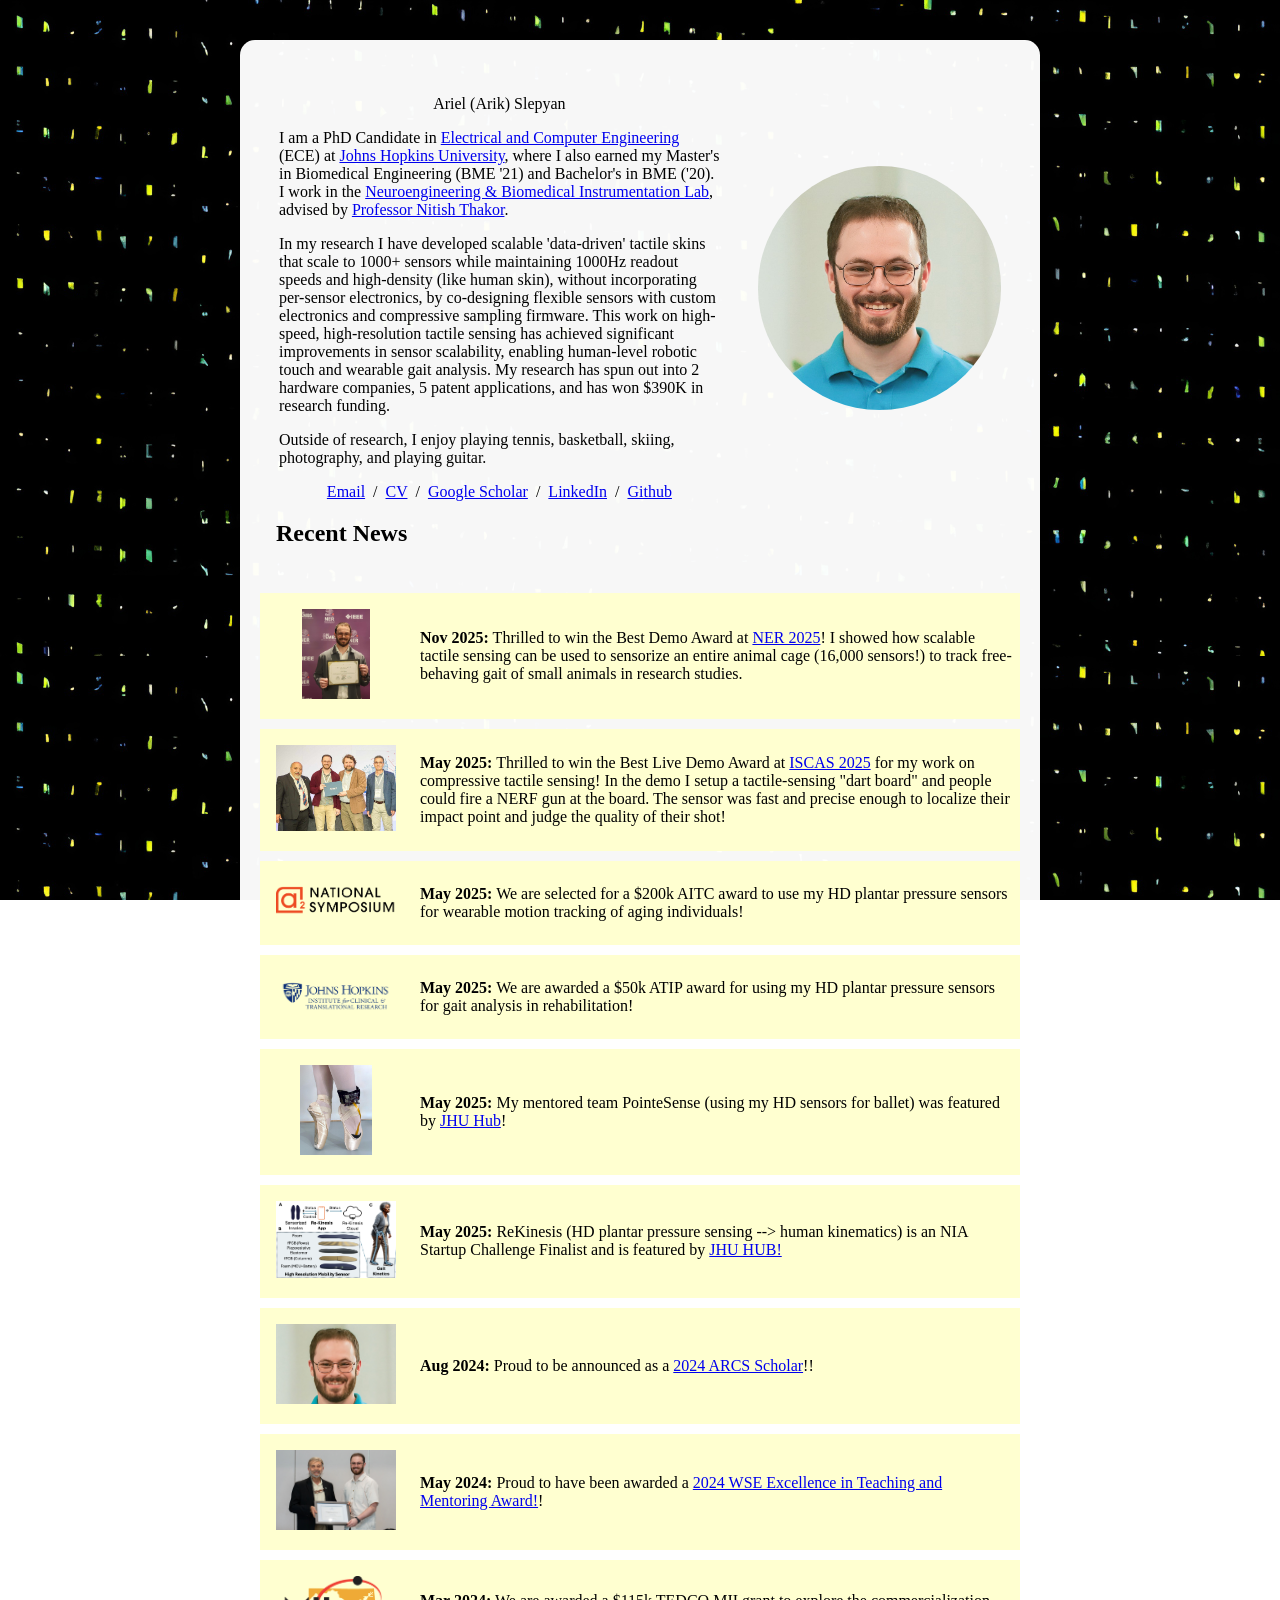
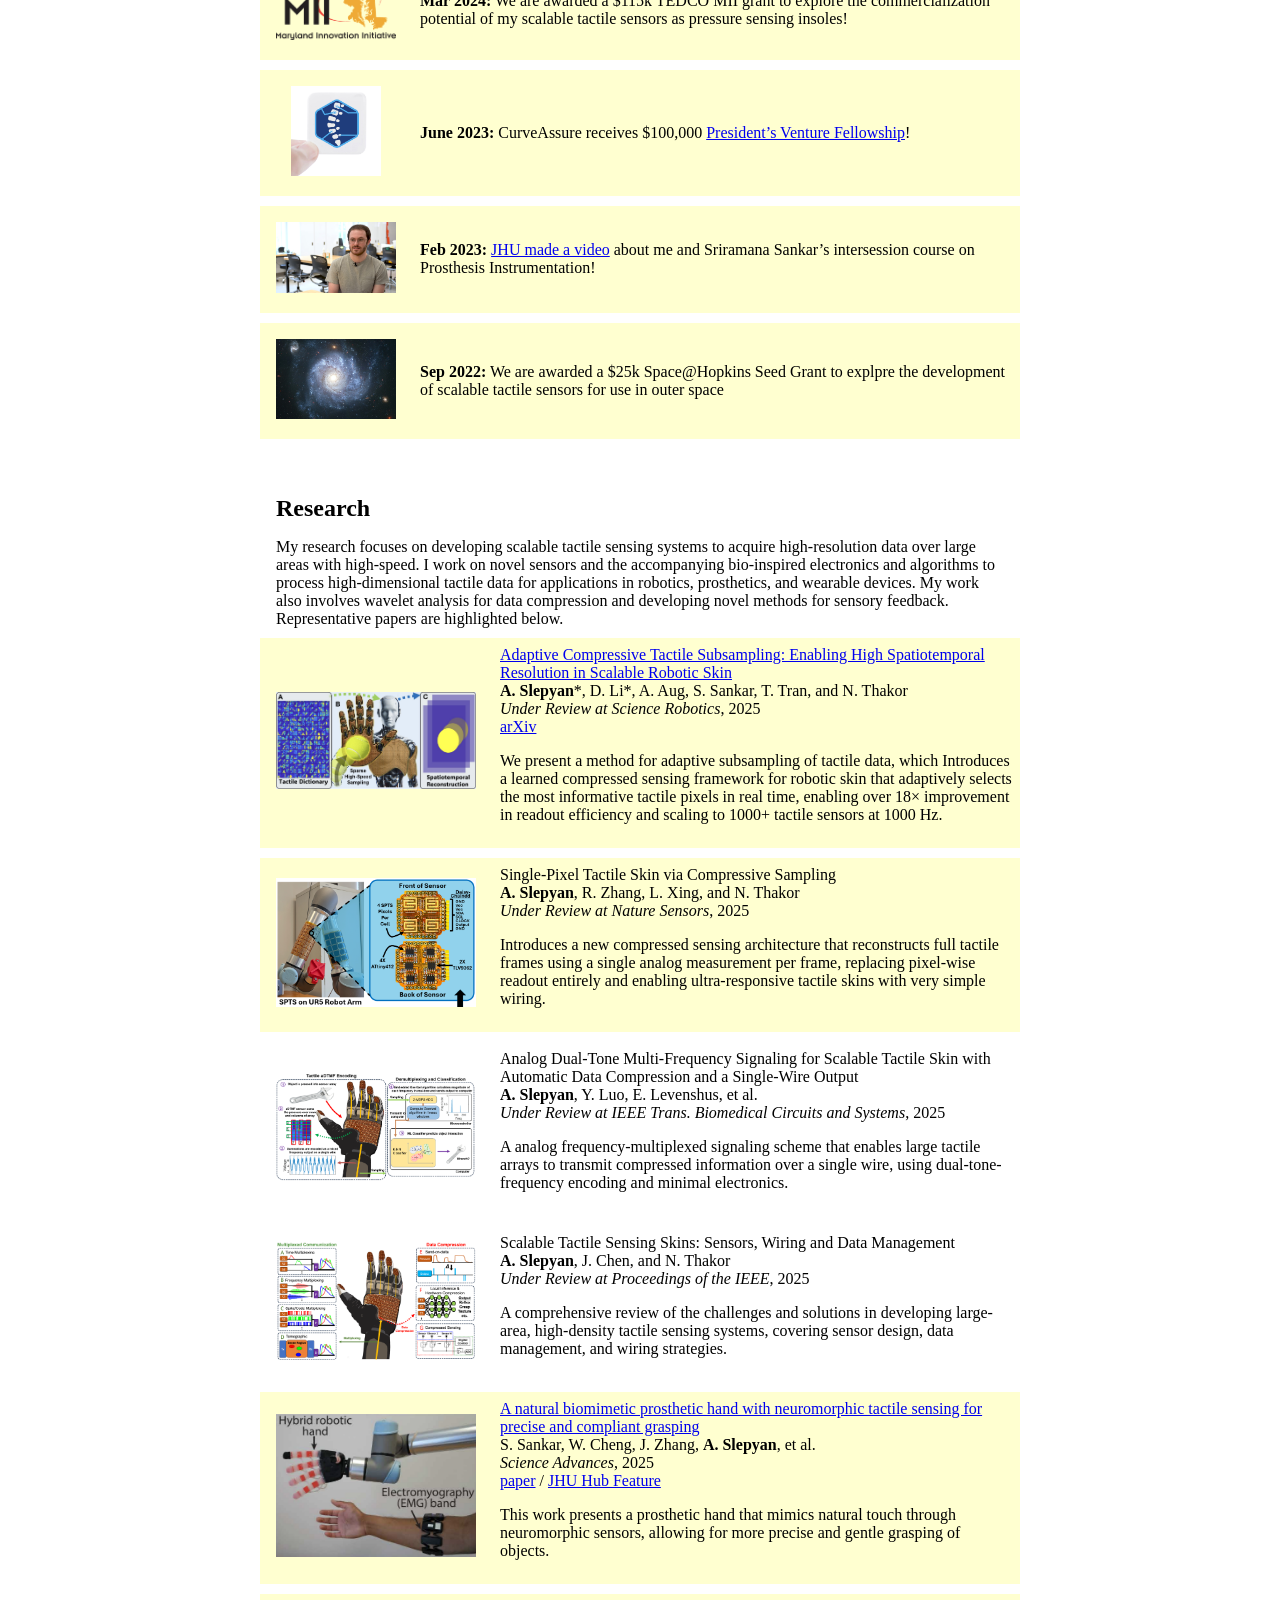
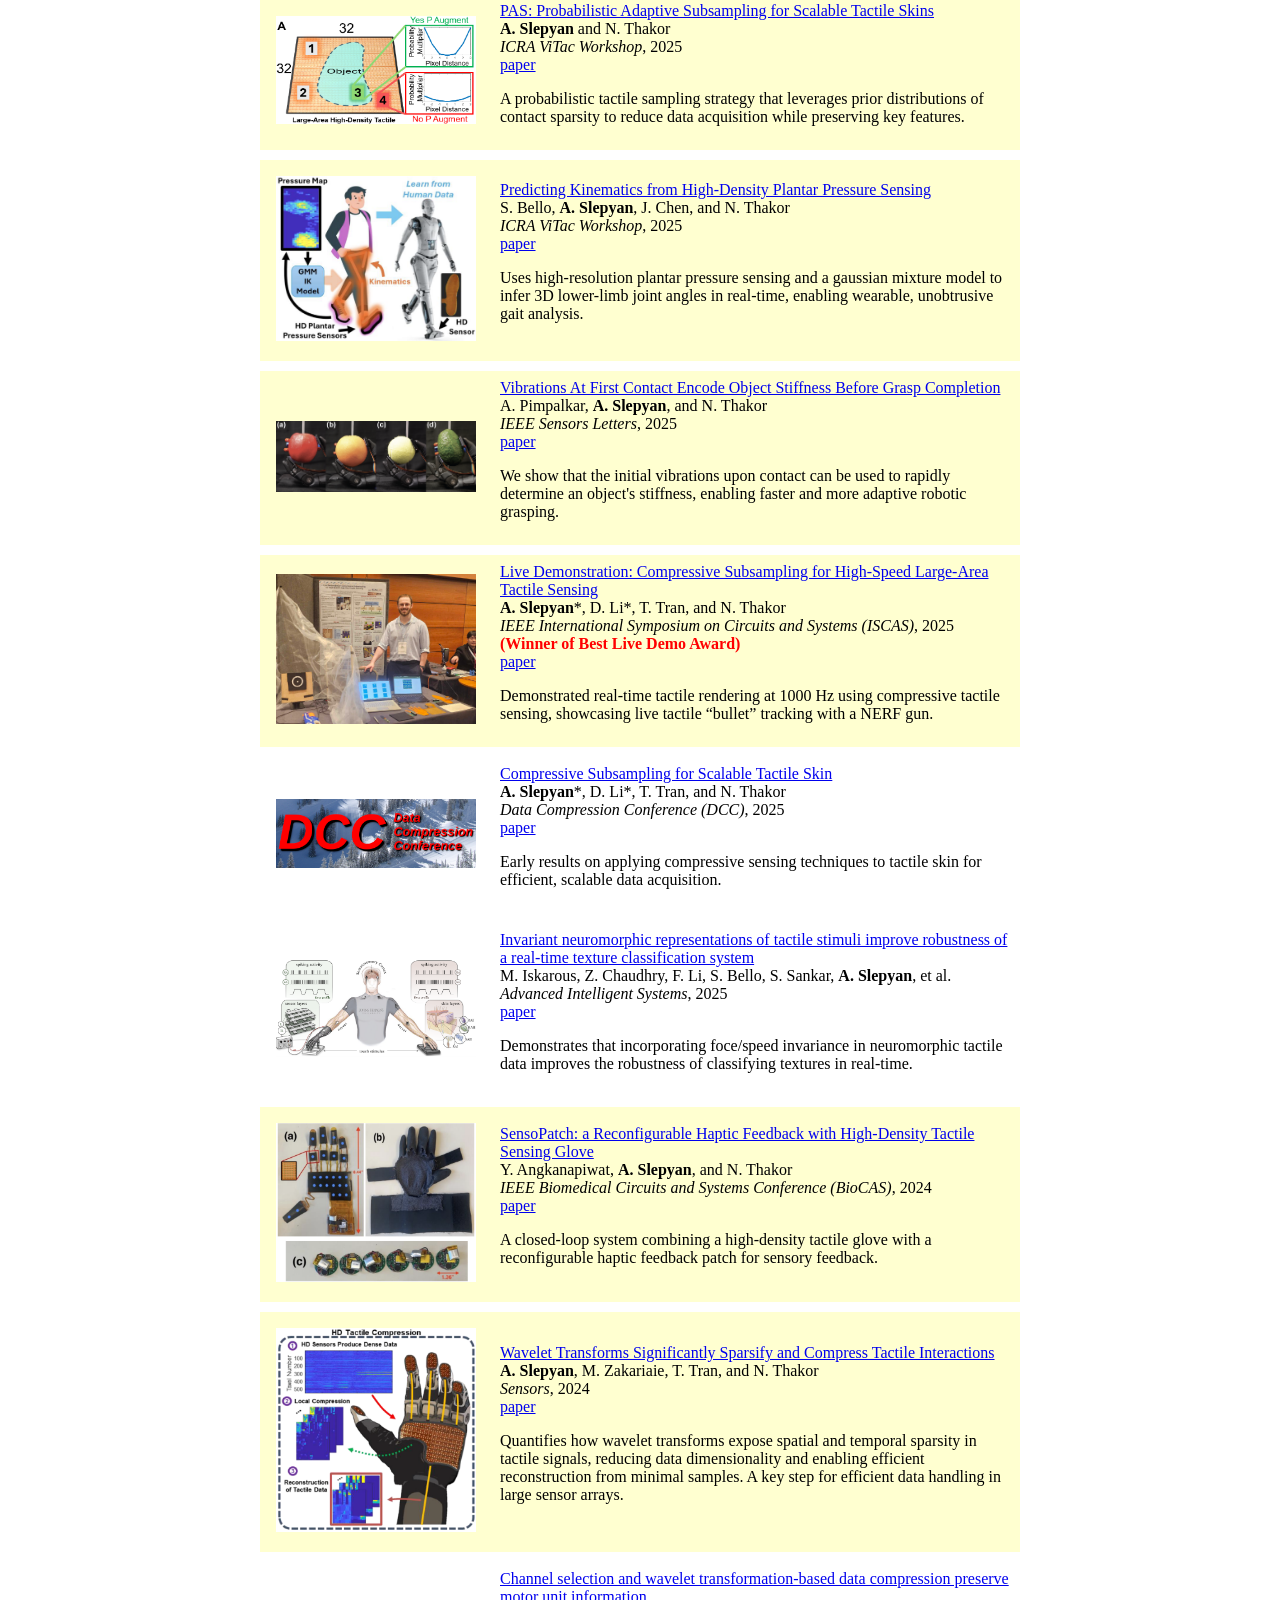
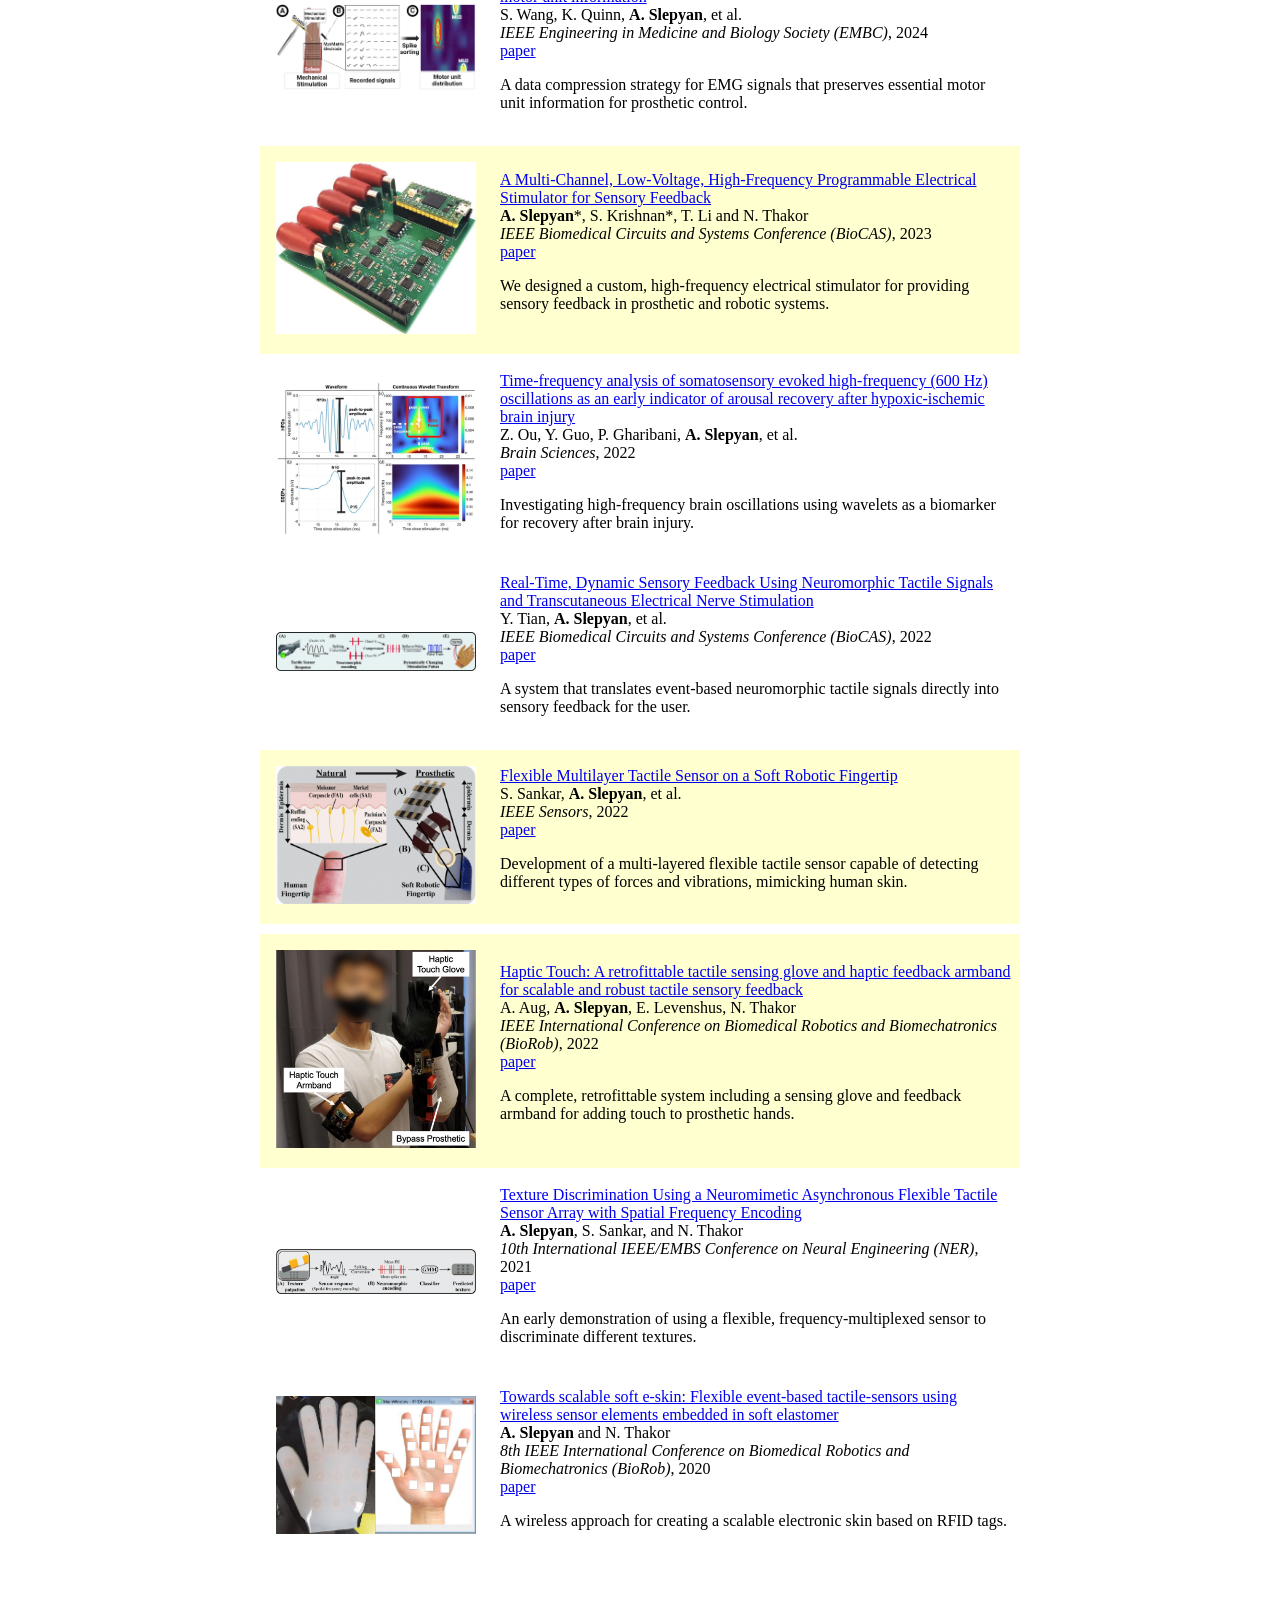
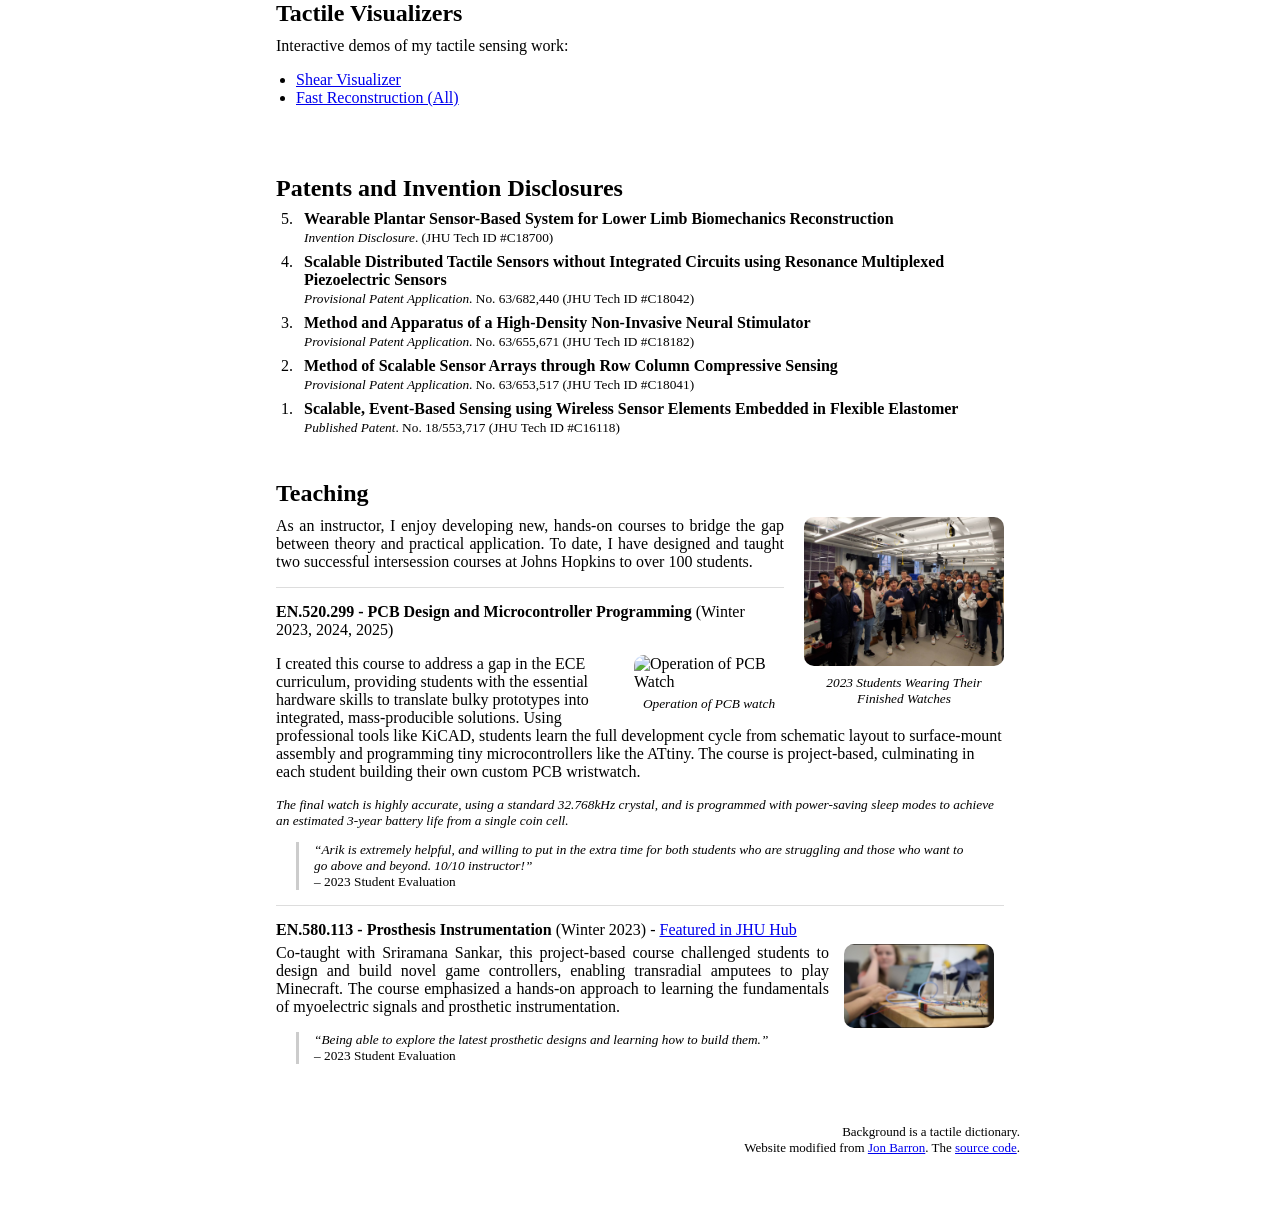
==== index.html @ f7b88f8b "Update index.html" ====
<!DOCTYPE HTML>
<html lang="en">
  <head>
    <meta http-equiv="Content-Type" content="text/html; charset=UTF-8">
    <title>Ariel Slepyan</title>
    <meta name="author" content="Ariel Slepyan">
    <meta name="viewport" content="width=device-width, initial-scale=1">
    <link rel="shortcut icon" href="images/favicon/favicon.ico" type="image/x-icon">
    <link rel="stylesheet" type="text/css" href="stylesheet.css">
    
    <style>
      body {
        background-image: url('images/dict_background_us.png');
        background-attachment: fixed;
        background-size: 2000px;
      }
    </style>
    
    <script>
      // -----------------
      // IMAGE PATHS
      // -----------------
      const imagePaths = {
        profilePhoto: 'images/ArielSlepyan_Picture.jpg',

        newsNER: 'images/NER_live_demo_2025.jpg',
        newsISCAS: 'images/iscas_live_demo_2025.jpeg',
        newsPointeSense: 'images/pointe_sense_2025.jpg',
        newsReKinesis: 'images/ReKinesis.png',
        newsTeachingAward: 'images/teaching_award_2024.jpeg',
        newsARCS: 'images/ARCS_2024.jpg',
        newsProsthesisInstrumentation: 'images/prosthesis_instrumentation_2023.PNG',
        newsCurveAssure: 'images/CurveAssure_PVF.png',
        newsSpace: 'images/nebula.jpg',
        newsTEDCO: 'images/MII.png',
        newsATIP: 'images/ATIP.png',
        newsAITC: 'images/AITC.png',

        researchAdaptive: 'images/tactile_subsampling.PNG',
        researchSPTS: 'images/SPTS.PNG',
        researchDTMF: 'images/aDTMF.PNG',
        researchReview: 'images/review_paper.PNG',
        researchHybridHand: 'images/hybrid_hand.PNG',
        researchPAS: 'images/PAS.PNG',
        researchHDKinematics: 'images/predictingKinematics.PNG',
        researchVibrations: 'images/at_first_contact.PNG',
        researchISCAS: 'images/iscas_demo2.jpg',
        researchInvariance: 'images/neuromorphic_invariance.PNG',
        researchSensoPatch: 'images/sensopatch.PNG',
        researchWavelets: 'images/wavelet.webp',
        researchChannelSelection: 'images/wavelet_emg.PNG',
        researchHFStim: 'images/HFStim.PNG',
        researchHFO: 'images/brainsci.webp',
        researchMultilayerSensor: 'images/multilayer_sensor.gif',
        researchNeuromorphicFeedback: 'images/NFFeedback.gif',
        researchHapticTouch: 'images/haptictouch2_3.png',
        researchSpatialFreq: 'images/TextureDiscrimination.png',
        researchRFID: 'images/RFID.png',
        researchDCC: 'images/dcc_header.png',

        teachingPCBWatch: 'images/pcb_class_2023.jpg',
        teachingPCBgif: 'images/pcb_watch.gif',
        teachingProsthesis: 'images/prosthesis_instrumentation_class.jpg'
      };

      // -----------------
      // TEXT AND DATA CONTENT
      // -----------------
      const siteContent = {
        name: "Ariel (Arik) Slepyan",
        bio: [
          `I am a PhD Candidate in <a href="https://www.ece.jhu.edu/">Electrical and Computer Engineering</a> (ECE) at <a href="https://www.jhu.edu/">Johns Hopkins University</a>, where I also earned my Master's in Biomedical Engineering (BME '21) and Bachelor's in BME ('20). I work in the <a href="https://neuroengineering.bme.jhu.edu/">Neuroengineering & Biomedical Instrumentation Lab</a>, advised by <a href="https://www.bme.jhu.edu/people/faculty/nitish-v-thakor/">Professor Nitish Thakor</a>.`,
          `In my research I have developed scalable 'data-driven' tactile skins that scale to 1000+ sensors while maintaining 1000Hz readout speeds and high-density (like human skin), without incorporating per-sensor electronics, by co-designing flexible sensors with custom electronics and compressive sampling firmware. This work on high-speed, high-resolution tactile sensing has achieved significant improvements in sensor scalability, enabling human-level robotic touch and wearable gait analysis. My research has spun out into 2 hardware companies, 5 patent applications, and has won $390K in research funding.`,
          `Outside of research, I enjoy playing tennis, basketball, skiing, photography, and playing guitar.`
        ],
        socialLinks: [
          { text: "Email", url: "mailto:aslepya1@jhu.edu" },
          { text: "CV", url: "data/cv.pdf" },
          { text: "Google Scholar", url: "https://scholar.google.com/citations?hl=en&user=8uVwi4UAAAAJ&view_op=list_works&sortby=pubdate" },
          { text: "LinkedIn", url: "https://www.linkedin.com/in/ariel-slepyan-9b930812b/" },
          { text: "Github", url: "https://github.com/aslepyan/" }
        ],
        news: {
          title: "Recent News",
          items: [
            { imageKey: "newsNER", text: '<strong>Nov 2025:</strong> Thrilled to win the Best Demo Award at <a href="https://neuro.embs.org/2025/">NER 2025</a>! I showed how scalable tactile sensing can be used to sensorize an entire animal cage (16,000 sensors!) to track free-behaving gait of small animals in research studies.', highlighted: true },
            { imageKey: "newsISCAS", text: '<strong>May 2025:</strong> Thrilled to win the Best Live Demo Award at <a href="https://2025.ieee-iscas.org/conference-awards">ISCAS 2025</a> for my work on compressive tactile sensing! In the demo I setup a tactile-sensing "dart board" and people could fire a NERF gun at the board. The sensor was fast and precise enough to localize their impact point and judge the quality of their shot!', highlighted: true },
            { imageKey: "newsAITC", text: '<strong>May 2025:</strong> We are selected for a $200k AITC award to use my HD plantar pressure sensors for wearable motion tracking of aging individuals!', highlighted: true },
            { imageKey: "newsATIP", text: '<strong>May 2025:</strong> We are awarded a $50k ATIP award for using my HD plantar pressure sensors for gait analysis in rehabilitation!', highlighted: true },
            { imageKey: "newsPointeSense", text: '<strong>May 2025:</strong> My mentored team PointeSense (using my HD sensors for ballet) was featured by <a href="https://hub.jhu.edu/2025/06/17/ballet-pointe-shoes-safety-engineering/">JHU Hub</a>!', highlighted: true },
            { imageKey: "newsReKinesis", text: '<strong>May 2025:</strong> ReKinesis (HD plantar pressure sensing --> human kinematics) is an NIA Startup Challenge Finalist and is featured by <a href="https://hub.jhu.edu/2025/05/09/national-institute-on-aging-2025-start-up-challenge/">JHU HUB!</a>', highlighted: true },
            { imageKey: "newsARCS", text: '<strong>Aug 2024:</strong> Proud to be announced as a <a href="https://engineering.jhu.edu/ece/news/arik-slepyan-receives-arcs-mwc-chapter-scholar-award//">2024 ARCS Scholar</a>!!', highlighted: true },
            { imageKey: "newsTeachingAward", text: '<strong>May 2024:</strong> Proud to have been awarded a <a href="https://engineering.jhu.edu/faculty-staff/excellence-in-teaching-advising-mentoring-awards/">2024 WSE Excellence in Teaching and Mentoring Award!</a>!', highlighted: true },
            { imageKey: "newsTEDCO", text: '<strong>Mar 2024:</strong> We are awarded a $115k TEDCO MII grant to explore the commercialization potential of my scalable tactile sensors as pressure sensing insoles!', highlighted: true },
            { imageKey: "newsCurveAssure", text: '<strong>June 2023:</strong> CurveAssure receives $100,000 <a href="https://engineering.jhu.edu/news/curveassure-receives-presidents-venture-fellowship/">President’s Venture Fellowship</a>!', highlighted: true },
            { imageKey: "newsProsthesisInstrumentation", text: '<strong>Feb 2023:</strong> <a href="https://hub.jhu.edu/2023/02/06/intersession-prosthesis-instrumentation/">JHU made a video</a> about me and Sriramana Sankar’s intersession course on Prosthesis Instrumentation!', highlighted: true },
            { imageKey: "newsSpace", text: '<strong>Sep 2022:</strong> We are awarded a $25k Space@Hopkins Seed Grant to explpre the development of scalable tactile sensors for use in outer space', highlighted: true },
          ]
        },
        research: {
          title: "Research",
          intro: "My research focuses on developing scalable tactile sensing systems to acquire high-resolution data over large areas with high-speed. I work on novel sensors and the accompanying bio-inspired electronics and algorithms to process high-dimensional tactile data for applications in robotics, prosthetics, and wearable devices. My work also involves wavelet analysis for data compression and developing novel methods for sensory feedback. Representative papers are <span class=\"highlight\">highlighted</span> below.",
          items: [
            {
              imageKey: "researchAdaptive",
              title: "Adaptive Compressive Tactile Subsampling: Enabling High Spatiotemporal Resolution in Scalable Robotic Skin",
              url: "https://arxiv.org/abs/2410.13847",
              authors: "<strong>A. Slepyan</strong>*, D. Li*, A. Aug, S. Sankar, T. Tran, and N. Thakor",
              venue: "<em>Under Review at Science Robotics</em>, 2025",
              links: [{ text: "arXiv", url: "https://arxiv.org/abs/2410.13847" }],
              description: "We present a method for adaptive subsampling of tactile data, which Introduces a learned compressed sensing framework for robotic skin that adaptively selects the most informative tactile pixels in real time, enabling over 18× improvement in readout efficiency and scaling to 1000+ tactile sensors at 1000 Hz.",
              highlighted: true
            },
            {
              imageKey: "researchSPTS",
              title: "Single-Pixel Tactile Skin via Compressive Sampling",
              url: null,
              authors: "<strong>A. Slepyan</strong>, R. Zhang, L. Xing, and N. Thakor",
              venue: "<em>Under Review at Nature Sensors</em>, 2025",
              links: [],
              description: "Introduces a new compressed sensing architecture that reconstructs full tactile frames using a single analog measurement per frame, replacing pixel-wise readout entirely and enabling ultra-responsive tactile skins with very simple wiring.",
              highlighted: true
            },
            {
              imageKey: "researchDTMF",
              title: "Analog Dual-Tone Multi-Frequency Signaling for Scalable Tactile Skin with Automatic Data Compression and a Single-Wire Output",
              url: null,
              authors: "<strong>A. Slepyan</strong>, Y. Luo, E. Levenshus, et al.",
              venue: "<em>Under Review at IEEE Trans. Biomedical Circuits and Systems</em>, 2025",
              links: [],
              description: "A analog frequency-multiplexed signaling scheme that enables large tactile arrays to transmit compressed information over a single wire, using dual-tone-frequency encoding and minimal electronics.",
              highlighted: false
            },
            {
              imageKey: "researchReview",
              title: "Scalable Tactile Sensing Skins: Sensors, Wiring and Data Management",
              url: null,
              authors: "<strong>A. Slepyan</strong>, J. Chen, and N. Thakor",
              venue: "<em>Under Review at Proceedings of the IEEE</em>, 2025",
              links: [],
              description: "A comprehensive review of the challenges and solutions in developing large-area, high-density tactile sensing systems, covering sensor design, data management, and wiring strategies.",
              highlighted: false
            },
            {
              imageKey: "researchHybridHand",
              title: "A natural biomimetic prosthetic hand with neuromorphic tactile sensing for precise and compliant grasping",
              url: "https://www.science.org/doi/10.1126/sciadv.adr9300",
              authors: "S. Sankar, W. Cheng, J. Zhang, <strong>A. Slepyan</strong>, et al.",
              venue: "<em>Science Advances</em>, 2025",
              links: [{ text: "paper", url: "https://www.science.org/doi/10.1126/sciadv.adr9300" }, { text: "JHU Hub Feature", url: "https://hub.jhu.edu/2025/03/05/prosthetic-robotic-hand/" }],
              description: "This work presents a prosthetic hand that mimics natural touch through neuromorphic sensors, allowing for more precise and gentle grasping of objects.",
              highlighted: true
            },            
            {
              imageKey: "researchPAS",
              title: "PAS: Probabilistic Adaptive Subsampling for Scalable Tactile Skins",
              url: "https://shanluo.github.io/ViTacWorkshops/content/ViTac2025_Paper_10.pdf",
              authors: "<strong>A. Slepyan</strong> and N. Thakor",
              venue: "<em>ICRA ViTac Workshop</em>, 2025",
              links: [{ text: "paper", url: "https://shanluo.github.io/ViTacWorkshops/content/ViTac2025_Paper_10.pdf" }],
              description: "A probabilistic tactile sampling strategy that leverages prior distributions of contact sparsity to reduce data acquisition while preserving key features.",
              highlighted: true
            },
            {
              imageKey: "researchHDKinematics",
              title: "Predicting Kinematics from High-Density Plantar Pressure Sensing",
              url: "https://shanluo.github.io/ViTacWorkshops/content/ViTac2025_Paper_09.pdf",
              authors: "S. Bello, <strong>A. Slepyan</strong>, J. Chen, and N. Thakor",
              venue: "<em>ICRA ViTac Workshop</em>, 2025",
              links: [{ text: "paper", url: "https://shanluo.github.io/ViTacWorkshops/content/ViTac2025_Paper_09.pdf" }],
              description: "Uses high-resolution plantar pressure sensing and a gaussian mixture model to infer 3D lower-limb joint angles in real-time, enabling wearable, unobtrusive gait analysis.",
              highlighted: true
            },
            {
              imageKey: "researchVibrations",
              title: "Vibrations At First Contact Encode Object Stiffness Before Grasp Completion",
              url: "https://ieeexplore.ieee.org/document/11060835",
              authors: "A. Pimpalkar, <strong>A. Slepyan</strong>, and N. Thakor",
              venue: "<em>IEEE Sensors Letters</em>, 2025",
              links: [{ text: "paper", url: "https://ieeexplore.ieee.org/document/11060835" }],
              description: "We show that the initial vibrations upon contact can be used to rapidly determine an object's stiffness, enabling faster and more adaptive robotic grasping.",
              highlighted: true
            },
            {
              imageKey: "researchISCAS",
              title: "Live Demonstration: Compressive Subsampling for High-Speed Large-Area Tactile Sensing",
              url: "https://ieeexplore.ieee.org/abstract/document/11043348",
              authors: "<strong>A. Slepyan</strong>*, D. Li*, T. Tran, and N. Thakor",
              venue: "<em>IEEE International Symposium on Circuits and Systems (ISCAS)</em>, 2025   <font color=\"red\"><strong>(Winner of Best Live Demo Award)</strong></font>",
              links: [{ text: "paper", url: "https://ieeexplore.ieee.org/abstract/document/11043348" }],
              description: "Demonstrated real-time tactile rendering at 1000 Hz using compressive tactile sensing, showcasing live tactile “bullet” tracking with a NERF gun.",
              highlighted: true
            },
            {
              imageKey: "researchDCC",
              title: "Compressive Subsampling for Scalable Tactile Skin",
              url: "https://ieeexplore.ieee.org/document/10992472",
              authors: "<strong>A. Slepyan</strong>*, D. Li*, T. Tran, and N. Thakor",
              venue: "<em>Data Compression Conference (DCC)</em>, 2025",
              links: [{ text: "paper", url: "https://ieeexplore.ieee.org/document/10992472" }],
              description: "Early results on applying compressive sensing techniques to tactile skin for efficient, scalable data acquisition.",
              highlighted: false
            },
            {
              imageKey: "researchInvariance",
              title: "Invariant neuromorphic representations of tactile stimuli improve robustness of a real-time texture classification system",
              url: "https://advanced.onlinelibrary.wiley.com/doi/10.1002/aisy.202401078e",
              authors: "M. Iskarous, Z. Chaudhry, F. Li, S. Bello, S. Sankar, <strong>A. Slepyan</strong>, et al.",
              venue: "<em>Advanced Intelligent Systems</em>, 2025",
              links: [{ text: "paper", url: "https://advanced.onlinelibrary.wiley.com/doi/10.1002/aisy.202401078e" }],
              description: "Demonstrates that incorporating foce/speed invariance in neuromorphic tactile data improves the robustness of classifying textures in real-time.",
              highlighted: false
            },
            {
              imageKey: "researchSensoPatch",
              title: "SensoPatch: a Reconfigurable Haptic Feedback with High-Density Tactile Sensing Glove",
              url: "https://ieeexplore.ieee.org/document/10798282",
              authors: "Y. Angkanapiwat, <strong>A. Slepyan</strong>, and N. Thakor",
              venue: "<em>IEEE Biomedical Circuits and Systems Conference (BioCAS)</em>, 2024",
              links: [{ text: "paper", url: "https://ieeexplore.ieee.org/document/10798282" }],
              description: "A closed-loop system combining a high-density tactile glove with a reconfigurable haptic feedback patch for sensory feedback.",
              highlighted: true
            },
            {
              imageKey: "researchWavelets",
              title: "Wavelet Transforms Significantly Sparsify and Compress Tactile Interactions",
              url: "https://www.mdpi.com/1424-8220/24/13/4243",
              authors: "<strong>A. Slepyan</strong>, M. Zakariaie, T. Tran, and N. Thakor",
              venue: "<em>Sensors</em>, 2024",
              links: [{ text: "paper", url: "https://www.mdpi.com/1424-8220/24/13/4243" }],
              description: "Quantifies how wavelet transforms expose spatial and temporal sparsity in tactile signals, reducing data dimensionality and enabling efficient reconstruction from minimal samples. A key step for efficient data handling in large sensor arrays.",
              highlighted: true
            },
            {
              imageKey: "researchChannelSelection",
              title: "Channel selection and wavelet transformation-based data compression preserve motor unit information",
              url: "https://ieeexplore.ieee.org/document/10782539",
              authors: "S. Wang, K. Quinn, <strong>A. Slepyan</strong>, et al.",
              venue: "<em>IEEE Engineering in Medicine and Biology Society (EMBC)</em>, 2024",
              links: [{ text: "paper", url: "https://ieeexplore.ieee.org/document/10782539" }],
              description: "A data compression strategy for EMG signals that preserves essential motor unit information for prosthetic control.",
              highlighted: false
            },
            {
              imageKey: "researchHFStim",
              title: "A Multi-Channel, Low-Voltage, High-Frequency Programmable Electrical Stimulator for Sensory Feedback",
              url: "https://ieeexplore.ieee.org/document/10388769",
              authors: "<strong>A. Slepyan</strong>*, S. Krishnan*, T. Li and N. Thakor",
              venue: "<em>IEEE Biomedical Circuits and Systems Conference (BioCAS)</em>, 2023",
              links: [{ text: "paper", url: "https://ieeexplore.ieee.org/document/10388769" }],
              description: "We designed a custom, high-frequency electrical stimulator for providing sensory feedback in prosthetic and robotic systems.",
              highlighted: true
            },
            {
              imageKey: "researchHFO",
              title: "Time-frequency analysis of somatosensory evoked high-frequency (600 Hz) oscillations as an early indicator of arousal recovery after hypoxic-ischemic brain injury",
              url: "https://www.mdpi.com/2076-3425/13/1/2",
              authors: "Z. Ou, Y. Guo, P. Gharibani, <strong>A. Slepyan</strong>, et al.",
              venue: "<em>Brain Sciences</em>, 2022",
              links: [{ text: "paper", url: "https://www.mdpi.com/2076-3425/13/1/2" }],
              description: "Investigating high-frequency brain oscillations using wavelets as a biomarker for recovery after brain injury.",
              highlighted: false
            },
            {
              imageKey: "researchNeuromorphicFeedback",
              title: "Real-Time, Dynamic Sensory Feedback Using Neuromorphic Tactile Signals and Transcutaneous Electrical Nerve Stimulation",
              url: "https://ieeexplore.ieee.org/document/9948609",
              authors: "Y. Tian, <strong>A. Slepyan</strong>, et al.",
              venue: "<em>IEEE Biomedical Circuits and Systems Conference (BioCAS)</em>, 2022",
              links: [{ text: "paper", url: "https://ieeexplore.ieee.org/document/9948609" }],
              description: "A system that translates event-based neuromorphic tactile signals directly into sensory feedback for the user.",
              highlighted: false
            },
            {
              imageKey: "researchMultilayerSensor",
              title: "Flexible Multilayer Tactile Sensor on a Soft Robotic Fingertip",
              url: "https://ieeexplore.ieee.org/document/9967059",
              authors: "S. Sankar, <strong>A. Slepyan</strong>, et al.",
              venue: "<em>IEEE Sensors</em>, 2022",
              links: [{ text: "paper", url: "https://ieeexplore.ieee.org/document/9967059" }],
              description: "Development of a multi-layered flexible tactile sensor capable of detecting different types of forces and vibrations, mimicking human skin.",
              highlighted: true
            },
            {
              imageKey: "researchHapticTouch",
              title: "Haptic Touch: A retrofittable tactile sensing glove and haptic feedback armband for scalable and robust tactile sensory feedback",
              url: "https://ieeexplore.ieee.org/document/9925475",
              authors: "A. Aug, <strong>A. Slepyan</strong>, E. Levenshus, N. Thakor",
              venue: "<em>IEEE International Conference on Biomedical Robotics and Biomechatronics (BioRob)</em>, 2022",
              links: [{ text: "paper", url: "https://ieeexplore.ieee.org/document/9925475" }],
              description: "A complete, retrofittable system including a sensing glove and feedback armband for adding touch to prosthetic hands.",
              highlighted: true
            },
            {
              imageKey: "researchSpatialFreq",
              title: "Texture Discrimination Using a Neuromimetic Asynchronous Flexible Tactile Sensor Array with Spatial Frequency Encoding",
              url: "https://ieeexplore.ieee.org/document/9441136",
              authors: "<strong>A. Slepyan</strong>, S. Sankar, and N. Thakor",
              venue: "<em>10th International IEEE/EMBS Conference on Neural Engineering (NER)</em>, 2021",
              links: [{ text: "paper", url: "https://ieeexplore.ieee.org/document/9441136" }],
              description: "An early demonstration of using a flexible, frequency-multiplexed sensor to discriminate different textures.",
              highlighted: false
            },
            {
              imageKey: "researchRFID",
              title: "Towards scalable soft e-skin: Flexible event-based tactile-sensors using wireless sensor elements embedded in soft elastomer",
              url: "https://ieeexplore.ieee.org/document/9224353",
              authors: "<strong>A. Slepyan</strong> and N. Thakor",
              venue: "<em>8th IEEE International Conference on Biomedical Robotics and Biomechatronics (BioRob)</em>, 2020",
              links: [{ text: "paper", url: "https://ieeexplore.ieee.org/document/9224353" }],
              description: "A wireless approach for creating a scalable electronic skin based on RFID tags.",
              highlighted: false
            },
          ]
        },
        visualizers: {
            title: "Tactile Visualizers",
            intro: "Interactive demos of my tactile sensing work:",
            items: [
              { text: "Shear Visualizer", url: "/shear_vis.html" },
              { text: "Fast Reconstruction (All)", url: "/code_recon_D_fast_All.html" }
            ]
        },
        patents: {
            title: "Patents and Invention Disclosures",
            items: [
                {
                    title: "Wearable Plantar Sensor-Based System for Lower Limb Biomechanics Reconstruction",
                    status: "Invention Disclosure",
                    number: null,
                    details: "JHU Tech ID #C18700"
                },
                {
                    title: "Scalable Distributed Tactile Sensors without Integrated Circuits using Resonance Multiplexed Piezoelectric Sensors",
                    status: "Provisional Patent Application",
                    number: "No. 63/682,440",
                    details: "JHU Tech ID #C18042"
                },
                {
                    title: "Method and Apparatus of a High-Density Non-Invasive Neural Stimulator",
                    status: "Provisional Patent Application",
                    number: "No. 63/655,671",
                    details: "JHU Tech ID #C18182"
                },
                {
                    title: "Method of Scalable Sensor Arrays through Row Column Compressive Sensing",
                    status: "Provisional Patent Application",
                    number: "No. 63/653,517",
                    details: "JHU Tech ID #C18041"
                },
                {
                    title: "Scalable, Event-Based Sensing using Wireless Sensor Elements Embedded in Flexible Elastomer",
                    status: "Published Patent",
                    number: "No. 18/553,717",
                    details: "JHU Tech ID #C16118"
                }
            ]
        },

        teaching: {
            title: "Teaching",
            imageKey: "teachingPCBWatch",
            imageCaption: "2023 Students Wearing Their Finished Watches",
            content: `
                <p style="text-align: justify; margin-top:5px; padding-right:10px;">
                    As an instructor, I enjoy developing new, hands-on courses to bridge the gap between theory and practical application. To date, I have designed and taught two successful intersession courses at Johns Hopkins to over 100 students.
                </p>
                <hr style="border: 0; height: 1px; background: #ddd; margin: 15px 0;">
                <strong>EN.520.299 - PCB Design and Microcontroller Programming</strong> (Winter 2023, 2024, 2025)
                <p style="text-align: justify; margin-top:5px; padding-right:10px;">
                    <div style="float: right; width: 150px; margin: 0 0 10px 15px;">
                        <img alt="Operation of PCB Watch" style="width: 100%; border-radius:10px;" data-img-key="teachingPCBgif">
                        <p style="text-align: center; font-size: smaller; font-style: italic; margin-top: 5px; margin-bottom: 0;">
                            Operation of PCB watch
                        </p>
                    </div>
                    I created this course to address a gap in the ECE curriculum, providing students with the essential hardware skills to translate bulky prototypes into integrated, mass-producible solutions. Using professional tools like KiCAD, students learn the full development cycle from schematic layout to surface-mount assembly and programming tiny microcontrollers like the ATtiny. The course is project-based, culminating in each student building their own custom PCB wristwatch.
                </p>
                <p style="font-size: smaller; text-align: justify; margin-top:5px; padding-right:10px; font-style: italic;">
                    The final watch is highly accurate, using a standard 32.768kHz crystal, and is programmed with power-saving sleep modes to achieve an estimated 3-year battery life from a single coin cell.
                </p>
                <blockquote style="font-size: smaller; margin-left: 20px; border-left: 3px solid #ccc; padding-left: 15px;">
                    <em>“Arik is extremely helpful, and willing to put in the extra time for both students who are struggling and those who want to go above and beyond. 10/10 instructor!”</em><br>– 2023 Student Evaluation
                </blockquote>
                <hr style="border: 0; height: 1px; background: #ddd; margin: 15px 0;">
                <strong>EN.580.113 - Prosthesis Instrumentation</strong> (Winter 2023) - <a href="https://hub.jhu.edu/2023/02/06/intersession-prosthesis-instrumentation/">Featured in JHU Hub</a>
                <p style="text-align: justify; margin-top:5px; padding-right:10px;">
                    <img alt="Prosthesis Instrumentation Class" style="width:150px; float:right; margin: 0 0 10px 15px; border-radius:10px;" data-img-key="teachingProsthesis">
                    Co-taught with Sriramana Sankar, this project-based course challenged students to design and build novel game controllers, enabling transradial amputees to play Minecraft. The course emphasized a hands-on approach to learning the fundamentals of myoelectric signals and prosthetic instrumentation.
                </p>
                <blockquote style="font-size: smaller; margin-left: 20px; border-left: 3px solid #ccc; padding-left: 15px;">
                    <em>“Being able to explore the latest prosthetic designs and learning how to build them.”</em><br>– 2023 Student Evaluation
                </blockquote>
            `
        },
        footer: `Background is a tactile dictionary.<br>Website modified from <a href="https://jonbarron.info/">Jon Barron</a>. The <a href="https://github.com/jonbarron/jonbarron_website">source code</a>.`
      };

      document.addEventListener('DOMContentLoaded', () => {
        // Set text content
        document.getElementById('name').innerHTML = siteContent.name;
        document.getElementById('bio').innerHTML = siteContent.bio.map(p => `<p>${p}</p>`).join('');
        document.getElementById('social-links').innerHTML = siteContent.socialLinks.map(link => `<a href="${link.url}">${link.text}</a>`).join('  /  ');

        // Build News
        document.getElementById('news-title').innerHTML = siteContent.news.title;
        const newsList = document.getElementById('news-list');
        siteContent.news.items.forEach(item => {
            newsList.innerHTML += `
                <tr ${item.highlighted ? 'bgcolor="#ffffd0"' : ''}>
                    <td style="padding:16px; width:20%; text-align:center; vertical-align:middle;">
                        <img alt="${item.text.substring(0, 30)}" 
                            style="max-height: 90px; max-width: 100%; width: auto; height: auto;" 
                            data-img-key="${item.imageKey}">
                    </td>
                    <td style="padding:8px; width:80%; vertical-align:middle;">
                        <p>${item.text}</p>
                    </td>
                </tr>`;
        });
        
        // Build Research
        const researchList = document.getElementById('research-list');
        researchList.innerHTML = ''; // Clear existing content
        // Add the title and intro as the first row
        researchList.innerHTML += `
            <tr><td colspan="2" style="padding: 16px 16px 0 16px;">
                <h2 style="margin-bottom: 0;">${siteContent.research.title}</h2>
                <p style="margin-bottom: 0;">${siteContent.research.intro}</p>
            </td></tr>
        `;
        // Now, loop through and add the research items
        siteContent.research.items.forEach(item => {
            const paperLinks = item.links.map(link => `<a href="${link.url}">${link.text}</a>`).join(' / ');
            const titleHTML = item.url
                ? `<a href="${item.url}"><span class="papertitle">${item.title}</span></a>`
                : `<span class="papertitle">${item.title}</span>`;
            researchList.innerHTML += `
                <tr ${item.highlighted ? 'bgcolor="#ffffd0"' : ''}>
                    <td style="padding:16px; width:20%; text-align:center; vertical-align:middle;">
                        <img alt="${item.title}" width="200" data-img-key="${item.imageKey}">
                    </td>
                    <td style="padding:8px; width:80%; vertical-align:middle;">
                        ${titleHTML}
                        <br>${item.authors}
                        <br>${item.venue}
                        <br>${paperLinks}
                        <p></p>
                        <p>${item.description}</p>
                    </td>
                </tr>`;
        });

        // Build Tactile Visualizers
        const vizList = document.getElementById('visualizers-list');
        if (vizList && siteContent.visualizers) {
          const v = siteContent.visualizers;
          vizList.innerHTML = `
            <tr>
              <td style="padding:16px;">
                <h2 style="margin-bottom: 10px;">${v.title}</h2>
                ${v.intro ? `<p style="margin-top:0">${v.intro}</p>` : ''}
                <ul style="margin-top:0; padding-left: 20px;">
                  ${v.items.map(i => `<li><a href="${i.url}">${i.text}</a></li>`).join('')}
                </ul>
              </td>
            </tr>
          `;
        }


        // Build Patents
        const patentsTitle = document.getElementById('patents-title');
        const patentsList = document.getElementById('patents-list');
        if (patentsTitle && patentsList) {
          patentsTitle.innerHTML = siteContent.patents.title;
          siteContent.patents.items.forEach((item, index) => {
              const numberHTML = item.number ? `${item.number}` : '';
              patentsList.innerHTML += `
                  <tr>
                      <td style="vertical-align: top; padding-right: 10px;">${siteContent.patents.items.length - index}.</td>
                      <td>
                          <strong>${item.title}</strong>
                          <br>
                          <span style="font-size: smaller; line-height: 1.2;">
                              <em>${item.status}</em>. ${numberHTML} (${item.details})
                          </span>
                      </td>
                  </tr>`;
          });
        }
        
        // Build Teaching Section
        const tslList = document.getElementById('tsl-list');
        const teaching = siteContent.teaching;
        
        // Create the image and caption block
        let imageHTML = '';
        if (teaching.imageKey) {
            imageHTML = `
                <div style="float: right; width: 200px; margin: 0 0 10px 20px;">
                    <img alt="Teaching Image" style="width: 100%; border-radius: 10px;" data-img-key="${teaching.imageKey}">
                    <p style="text-align: center; font-size: smaller; font-style: italic; margin-top: 5px; margin-bottom: 0;">
                        ${teaching.imageCaption || ''}
                    </p>
                </div>
            `;
        }
        tslList.innerHTML = `
            <tr>
                <td style="padding:16px;">
                    <h2 style="margin-bottom: 10px;">${teaching.title}</h2>
                    ${imageHTML}
                    ${teaching.content}
                </td>
            </tr>
        `;

        document.getElementById('footer').innerHTML = siteContent.footer;
        
        document.querySelectorAll('[data-img-key]').forEach(el => {
            if (imagePaths[el.dataset.imgKey]) el.src = imagePaths[el.dataset.imgKey];
        });
        document.querySelectorAll('[data-href-img-key]').forEach(el => {
            if (imagePaths[el.dataset.hrefImgKey]) el.href = imagePaths[el.dataset.hrefImgKey];
        });
      });
    </script>
  </head>

  <body>
    <table style="width:100%; max-width:800px; border:0px; border-spacing:0px; border-collapse:separate; margin-right:auto; margin-left:auto; background-color: rgba(255, 255, 255, 0.97); padding: 20px; border-radius: 15px; margin-top: 40px; margin-bottom: 40px;">
    <tbody>
      <tr>
        <td style="padding:0px">
          <!-- Bio Section -->
          <table style="width:100%;border:0px;border-spacing:0px;border-collapse:separate;margin-right:auto;margin-left:auto;"><tbody>
            <tr>
              <td style="padding:2.5%;width:63%;vertical-align:middle">
                <p id="name" class="name" style="text-align: center;"></p>
                <div id="bio"></div>
                <p id="social-links" style="text-align:center; margin-bottom: 0;"></p>
              </td>
              <td style="padding:2.5%;width:37%;max-width:37%">
                <a data-href-img-key="profilePhoto"><img style="width:100%;max-width:100%;object-fit: cover; border-radius: 50%;" alt="Ariel Slepyan profile photo" data-img-key="profilePhoto" class="hoverZoomLink"></a>
              </td>
            </tr>
          </tbody></table>
          
          <!-- News Section -->
          <table style="width:100%;border:0px;border-spacing:0px;border-collapse:separate;margin-right:auto;margin-left:auto;"><tbody>
            <tr><td style="padding: 0px 16px 16px 16px; width:100%; vertical-align:middle;"><h2 id="news-title" style="margin-top: 0;"></h2></td></tr>
          </tbody></table>
          <table style="width:100%;border:0px;border-spacing:0px 10px;border-collapse:separate;margin-right:auto;margin-left:auto;"><tbody id="news-list"></tbody></table>

          <!-- Research Section -->
          <table style="width:100%;border:0px;border-spacing:0px 10px;border-collapse:separate;margin-right:auto;margin-left:auto;"><tbody id="research-list"></tbody></table>

          <!-- Tactile Visualizers Section -->
          <table style="width:100%;border:0px;border-spacing:0px;border-collapse:separate;margin-right:auto;margin-left:auto;">
            <tbody id="visualizers-list"></tbody>
          </table>

          <!-- Patents Section -->
          <table style="width:100%;border:0px;border-spacing:0px;border-collapse:separate;margin-right:auto;margin-left:auto;"><tbody>
            <tr><td style="padding: 16px 16px 0 16px; width:100%; vertical-align:middle;"><h2 id="patents-title" style="margin-bottom: 0;"></h2></td></tr>
            <tr><td style="padding: 2px 20px;"><table style="width:100%; border-spacing: 0 5px;"><tbody id="patents-list"></tbody></table></td></tr>
          </tbody></table>
          
          <!-- Teaching Section -->
          <table style="width:100%;border:0px;border-spacing:0px;border-collapse:separate;margin-right:auto;margin-left:auto;"><tbody id="tsl-list"></tbody></table>

          <!-- Footer -->
          <table style="width:100%;border:0px;border-spacing:0px;border-collapse:separate;margin-right:auto;margin-left:auto;"><tbody>
            <tr><td style="padding:0px"><br><p id="footer" style="text-align:right;font-size:small;"></p></td></tr>
          </tbody></table>
        </td>
      </tr>
    </table>
  </body>
</html>
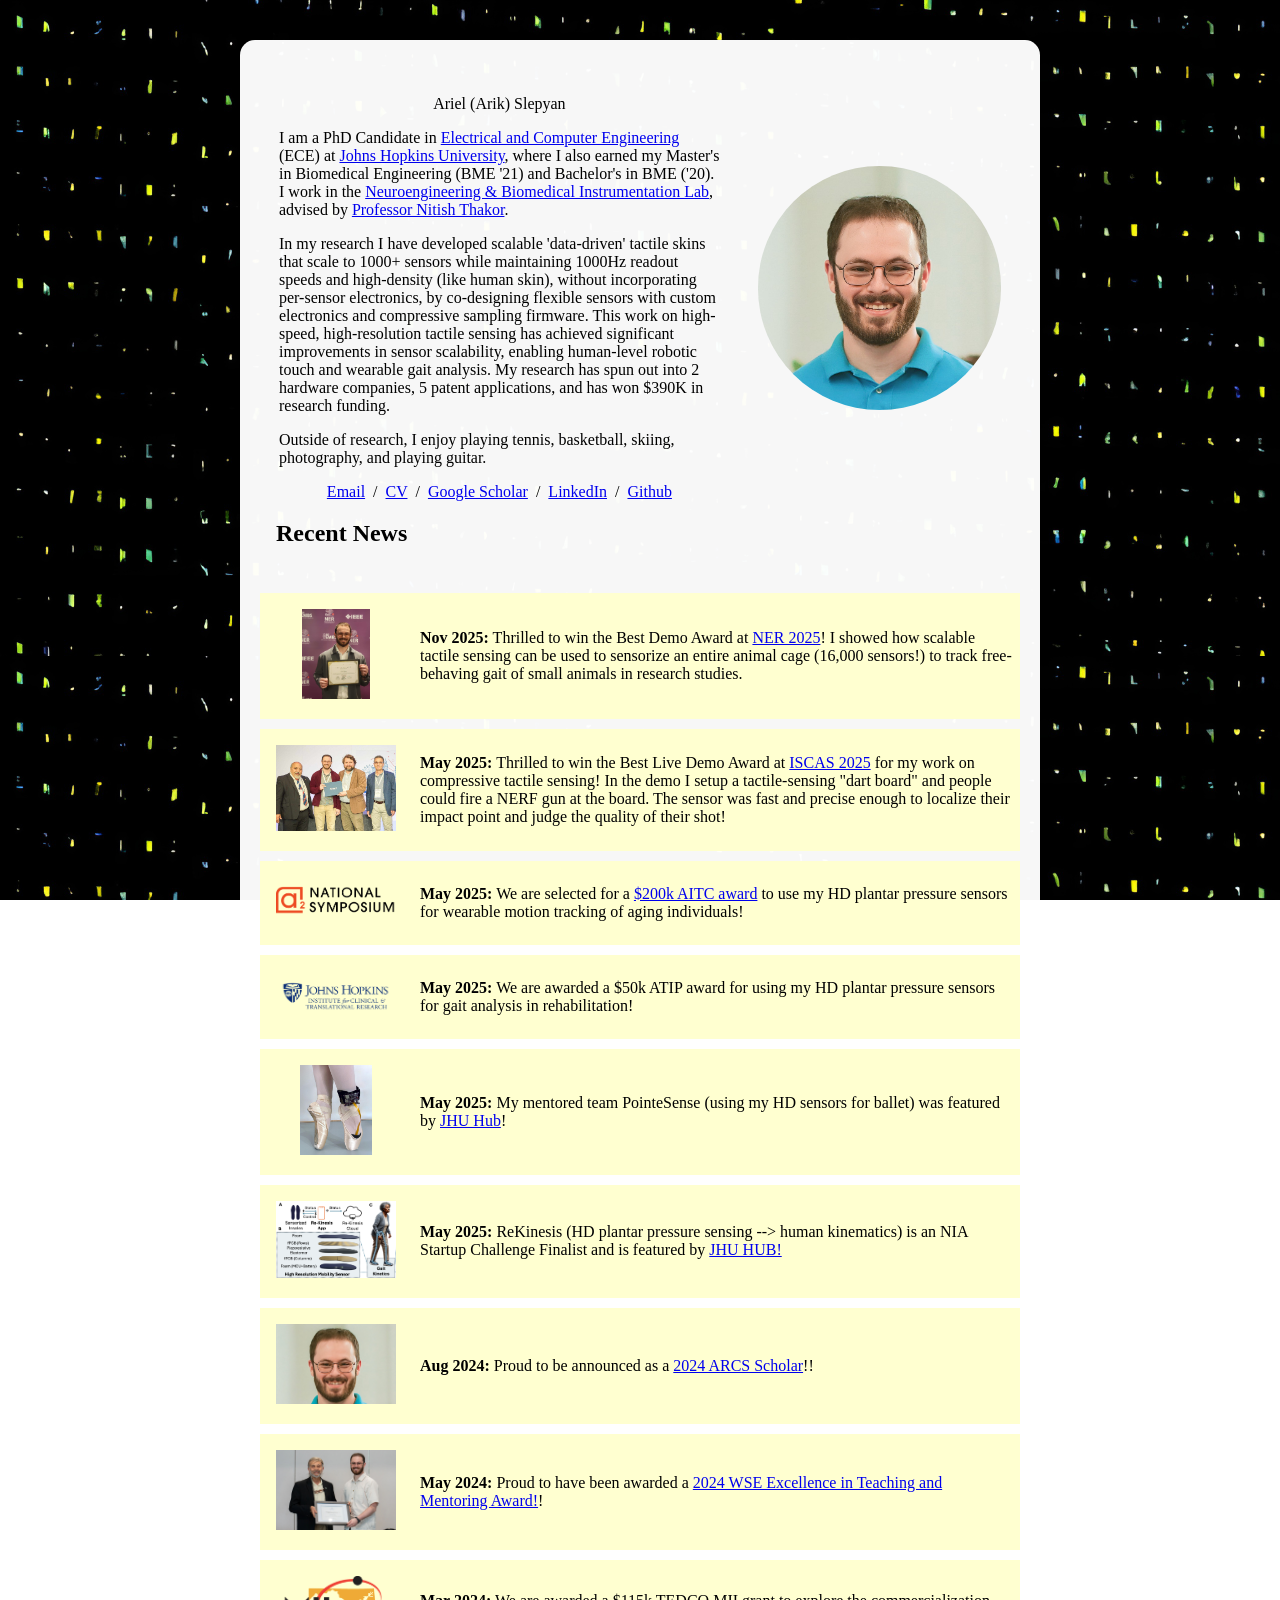
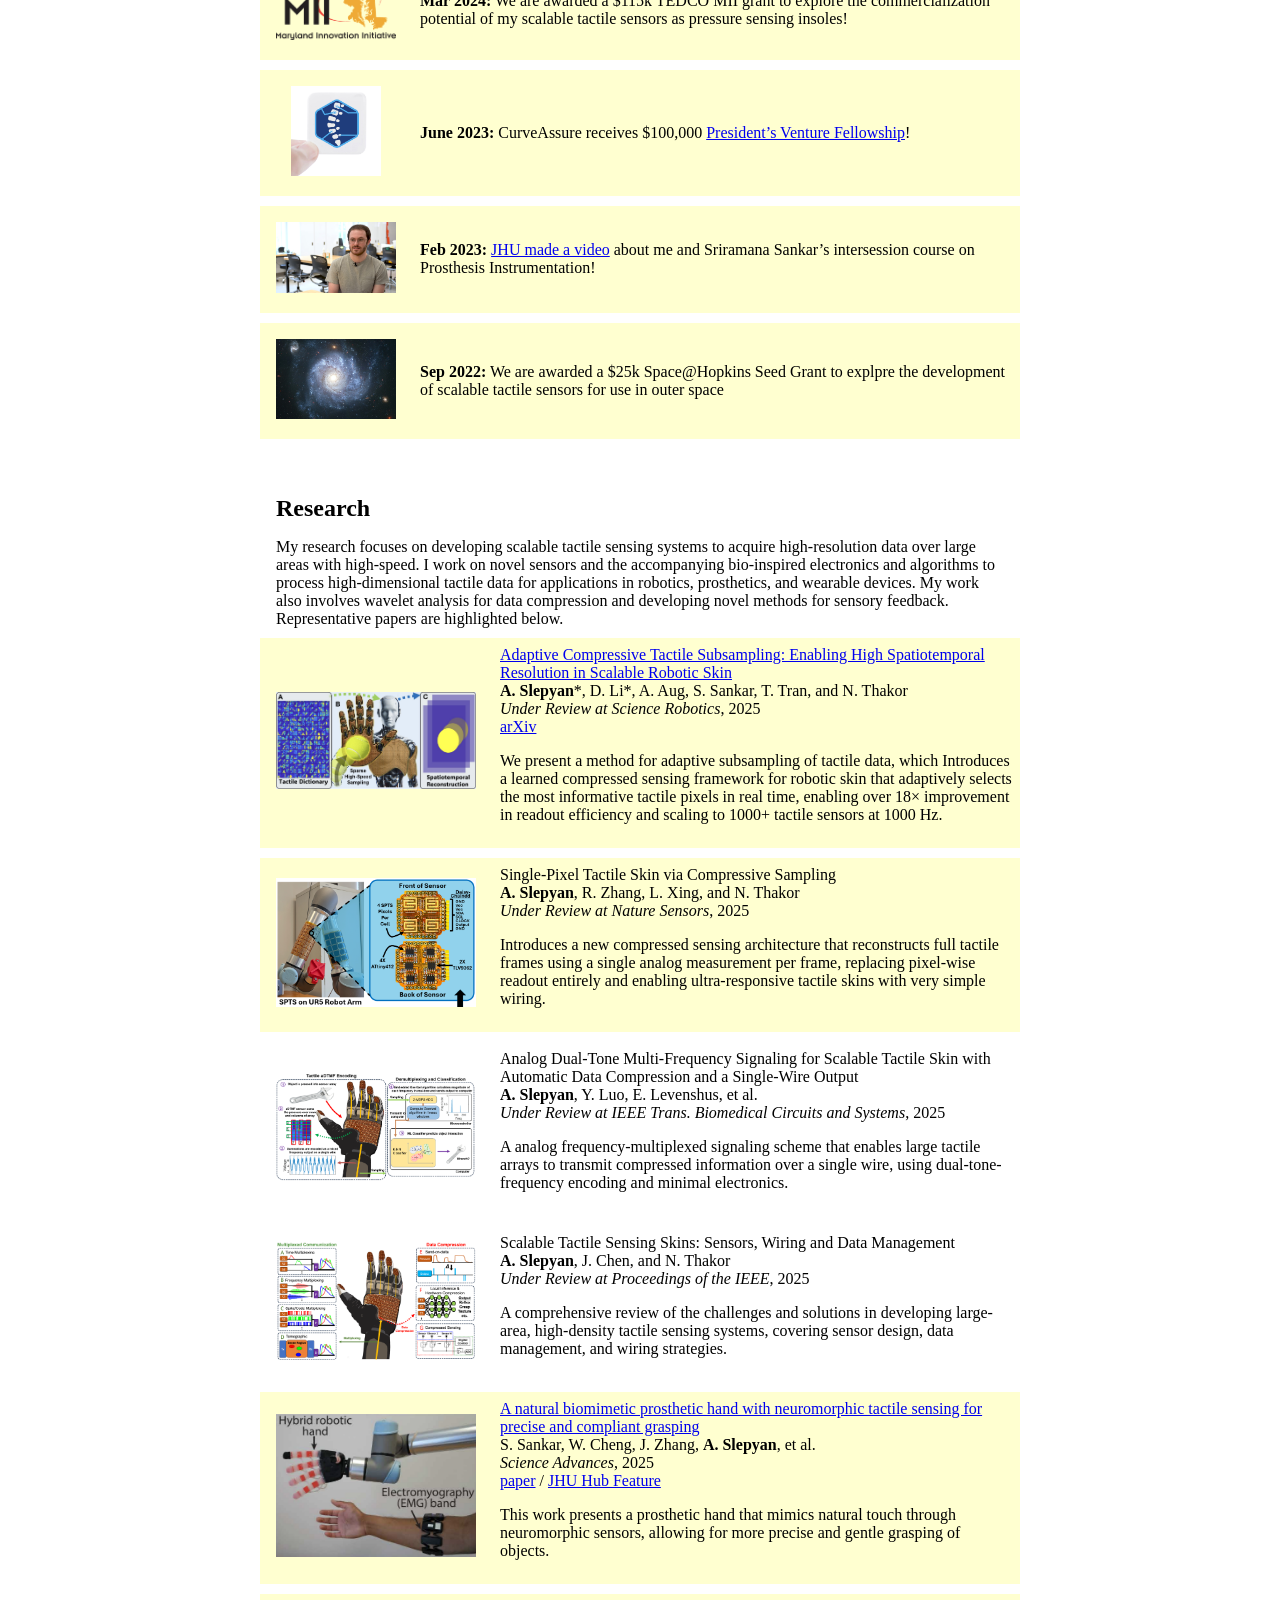
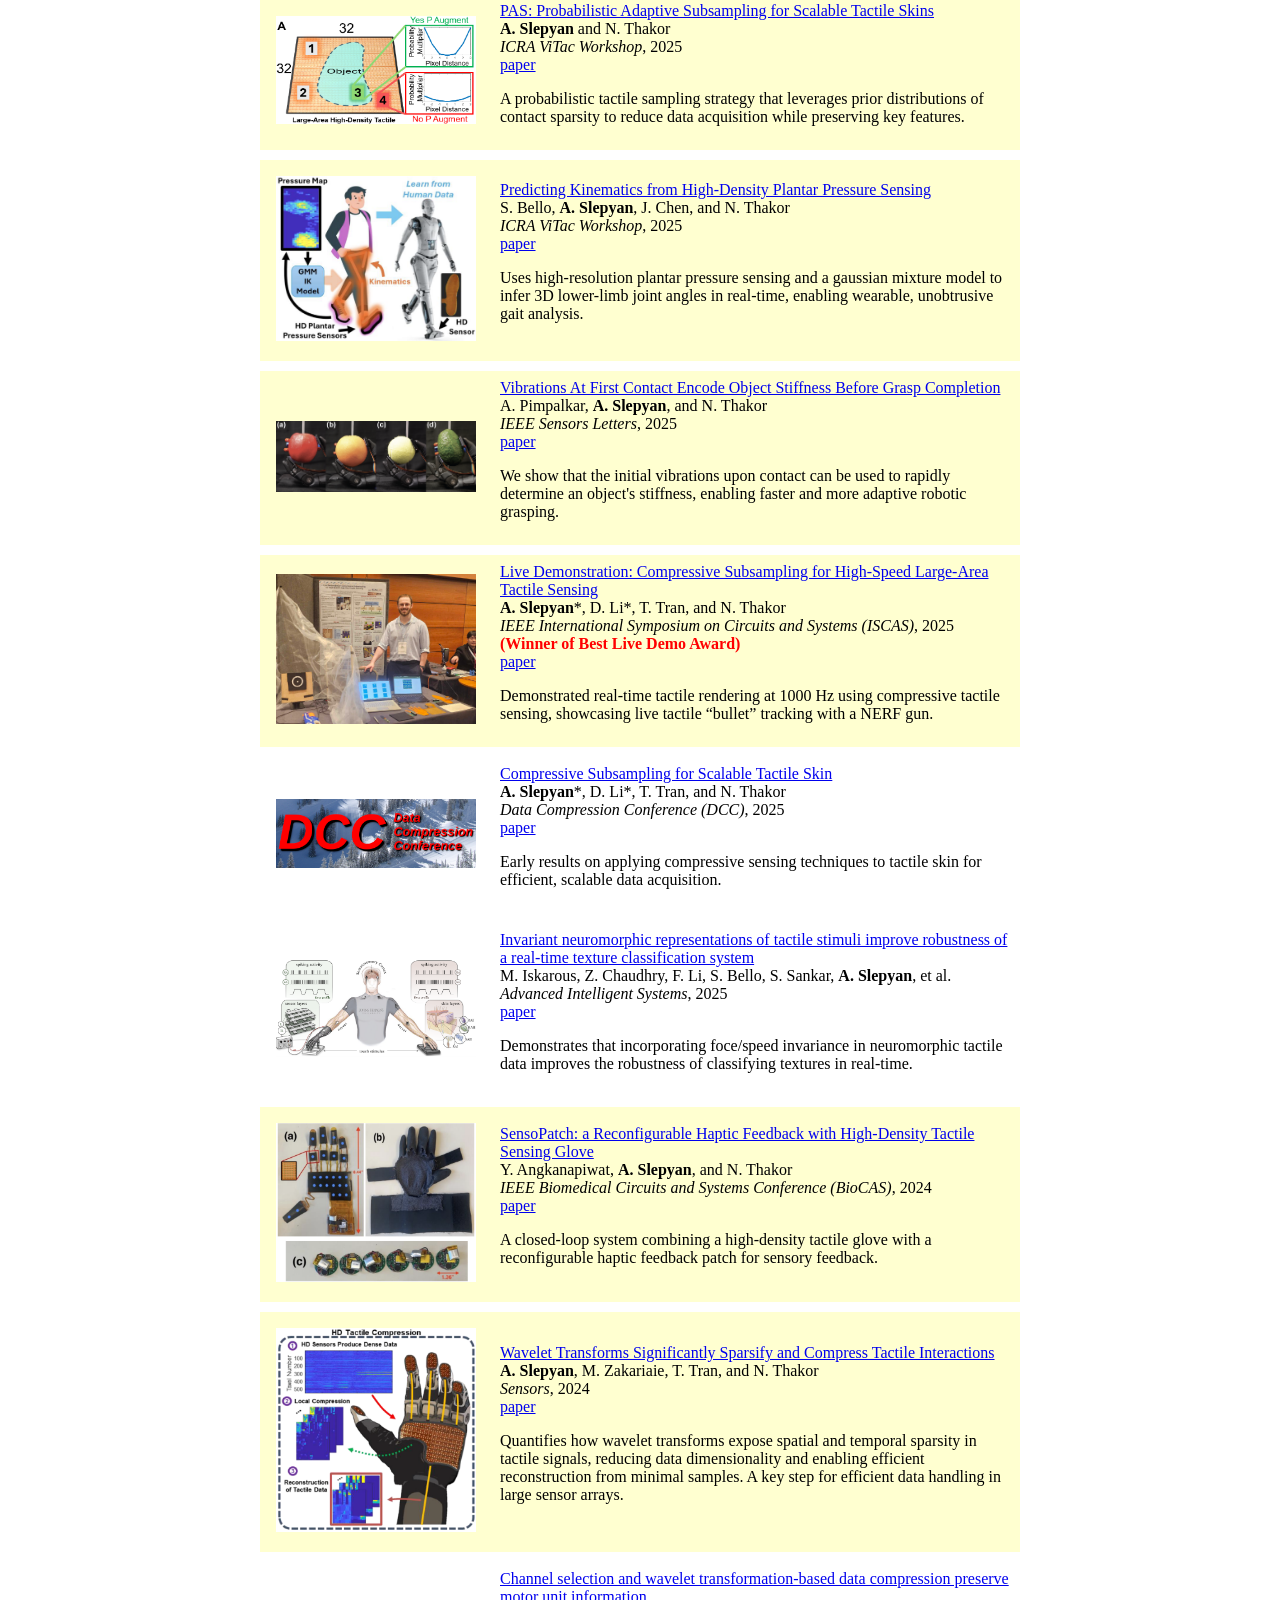
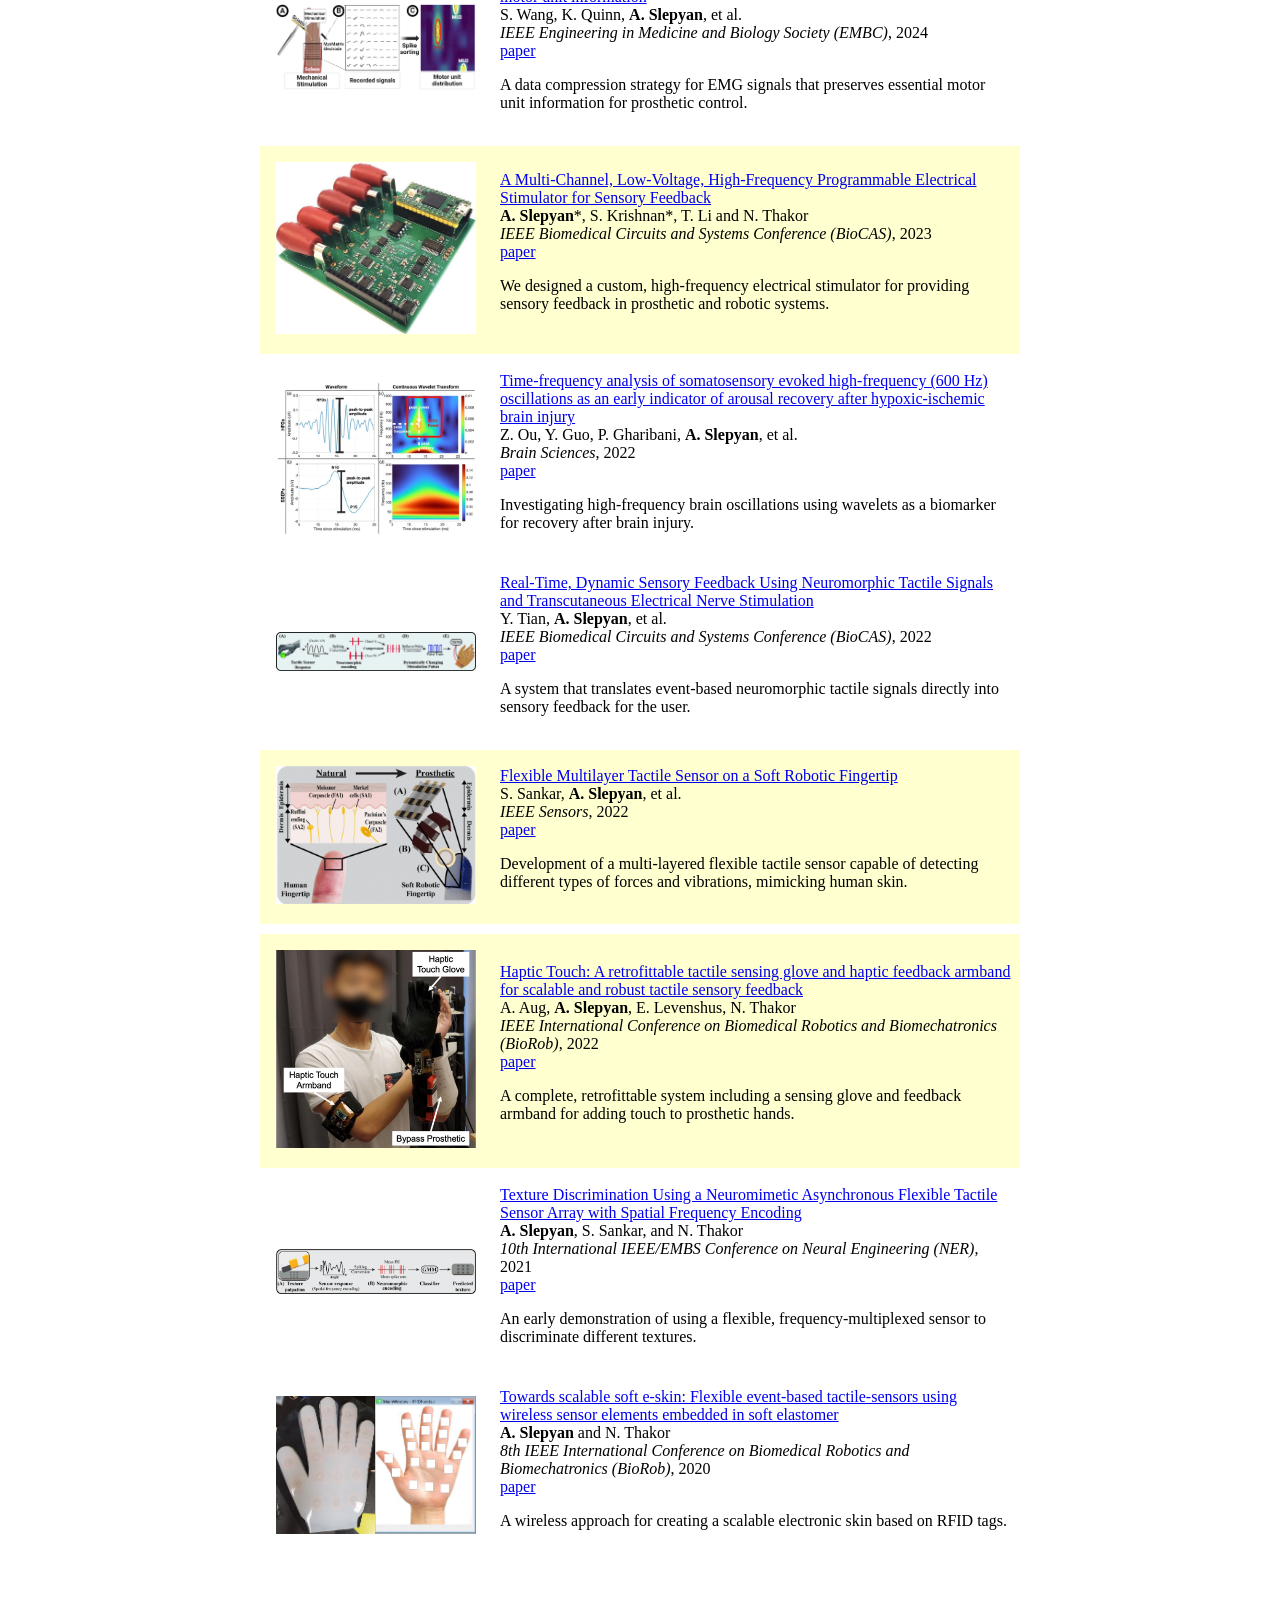
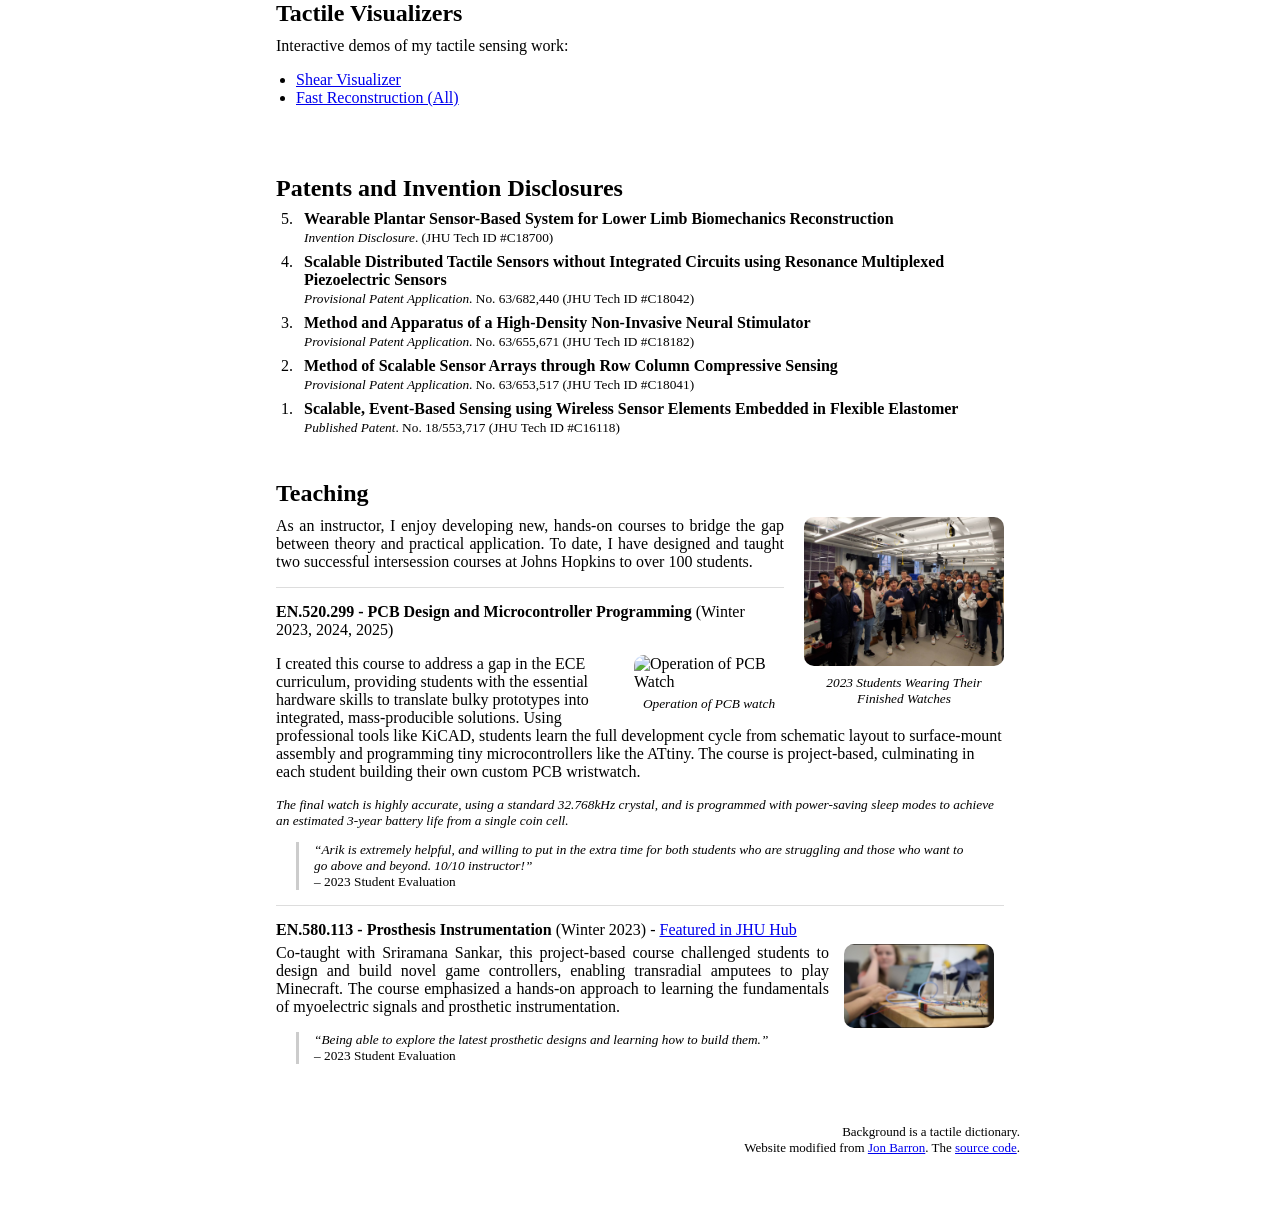
==== commit 2eaa4927: "Update index.html" ====
--- a/index.html
+++ b/index.html
@@ -85,7 +85,7 @@
           items: [
             { imageKey: "newsNER", text: '<strong>Nov 2025:</strong> Thrilled to win the Best Demo Award at <a href="https://neuro.embs.org/2025/">NER 2025</a>! I showed how scalable tactile sensing can be used to sensorize an entire animal cage (16,000 sensors!) to track free-behaving gait of small animals in research studies.', highlighted: true },
             { imageKey: "newsISCAS", text: '<strong>May 2025:</strong> Thrilled to win the Best Live Demo Award at <a href="https://2025.ieee-iscas.org/conference-awards">ISCAS 2025</a> for my work on compressive tactile sensing! In the demo I setup a tactile-sensing "dart board" and people could fire a NERF gun at the board. The sensor was fast and precise enough to localize their impact point and judge the quality of their shot!', highlighted: true },
-            { imageKey: "newsAITC", text: '<strong>May 2025:</strong> We are selected for a $200k AITC award to use my HD plantar pressure sensors for wearable motion tracking of aging individuals!', highlighted: true },
+            { imageKey: "newsAITC", text: '<strong>May 2025:</strong> We are selected for a <a href="https://aitc.jhu.edu/news/hopkins-aitc-announces-awardees-of-fifth-funding-round/">$200k AITC award</a> to use my HD plantar pressure sensors for wearable motion tracking of aging individuals!', highlighted: true },
             { imageKey: "newsATIP", text: '<strong>May 2025:</strong> We are awarded a $50k ATIP award for using my HD plantar pressure sensors for gait analysis in rehabilitation!', highlighted: true },
             { imageKey: "newsPointeSense", text: '<strong>May 2025:</strong> My mentored team PointeSense (using my HD sensors for ballet) was featured by <a href="https://hub.jhu.edu/2025/06/17/ballet-pointe-shoes-safety-engineering/">JHU Hub</a>!', highlighted: true },
             { imageKey: "newsReKinesis", text: '<strong>May 2025:</strong> ReKinesis (HD plantar pressure sensing --> human kinematics) is an NIA Startup Challenge Finalist and is featured by <a href="https://hub.jhu.edu/2025/05/09/national-institute-on-aging-2025-start-up-challenge/">JHU HUB!</a>', highlighted: true },
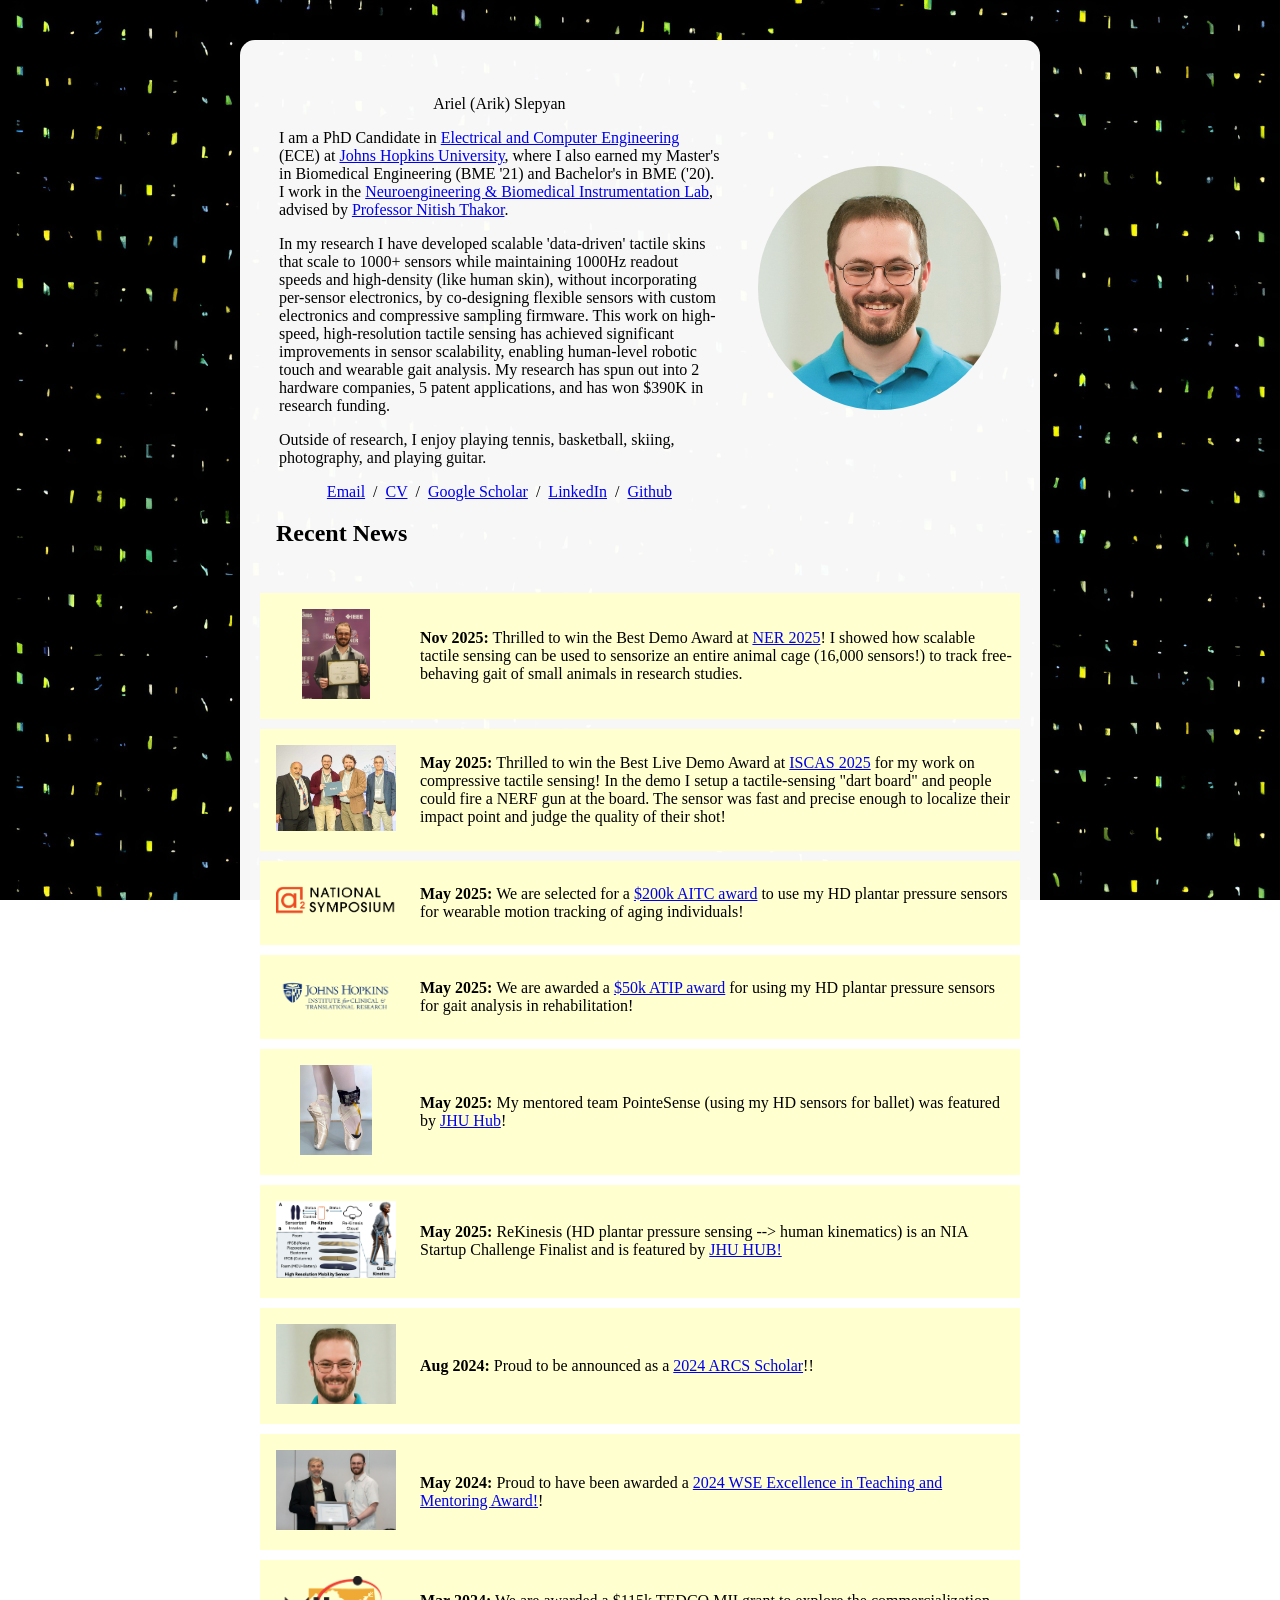
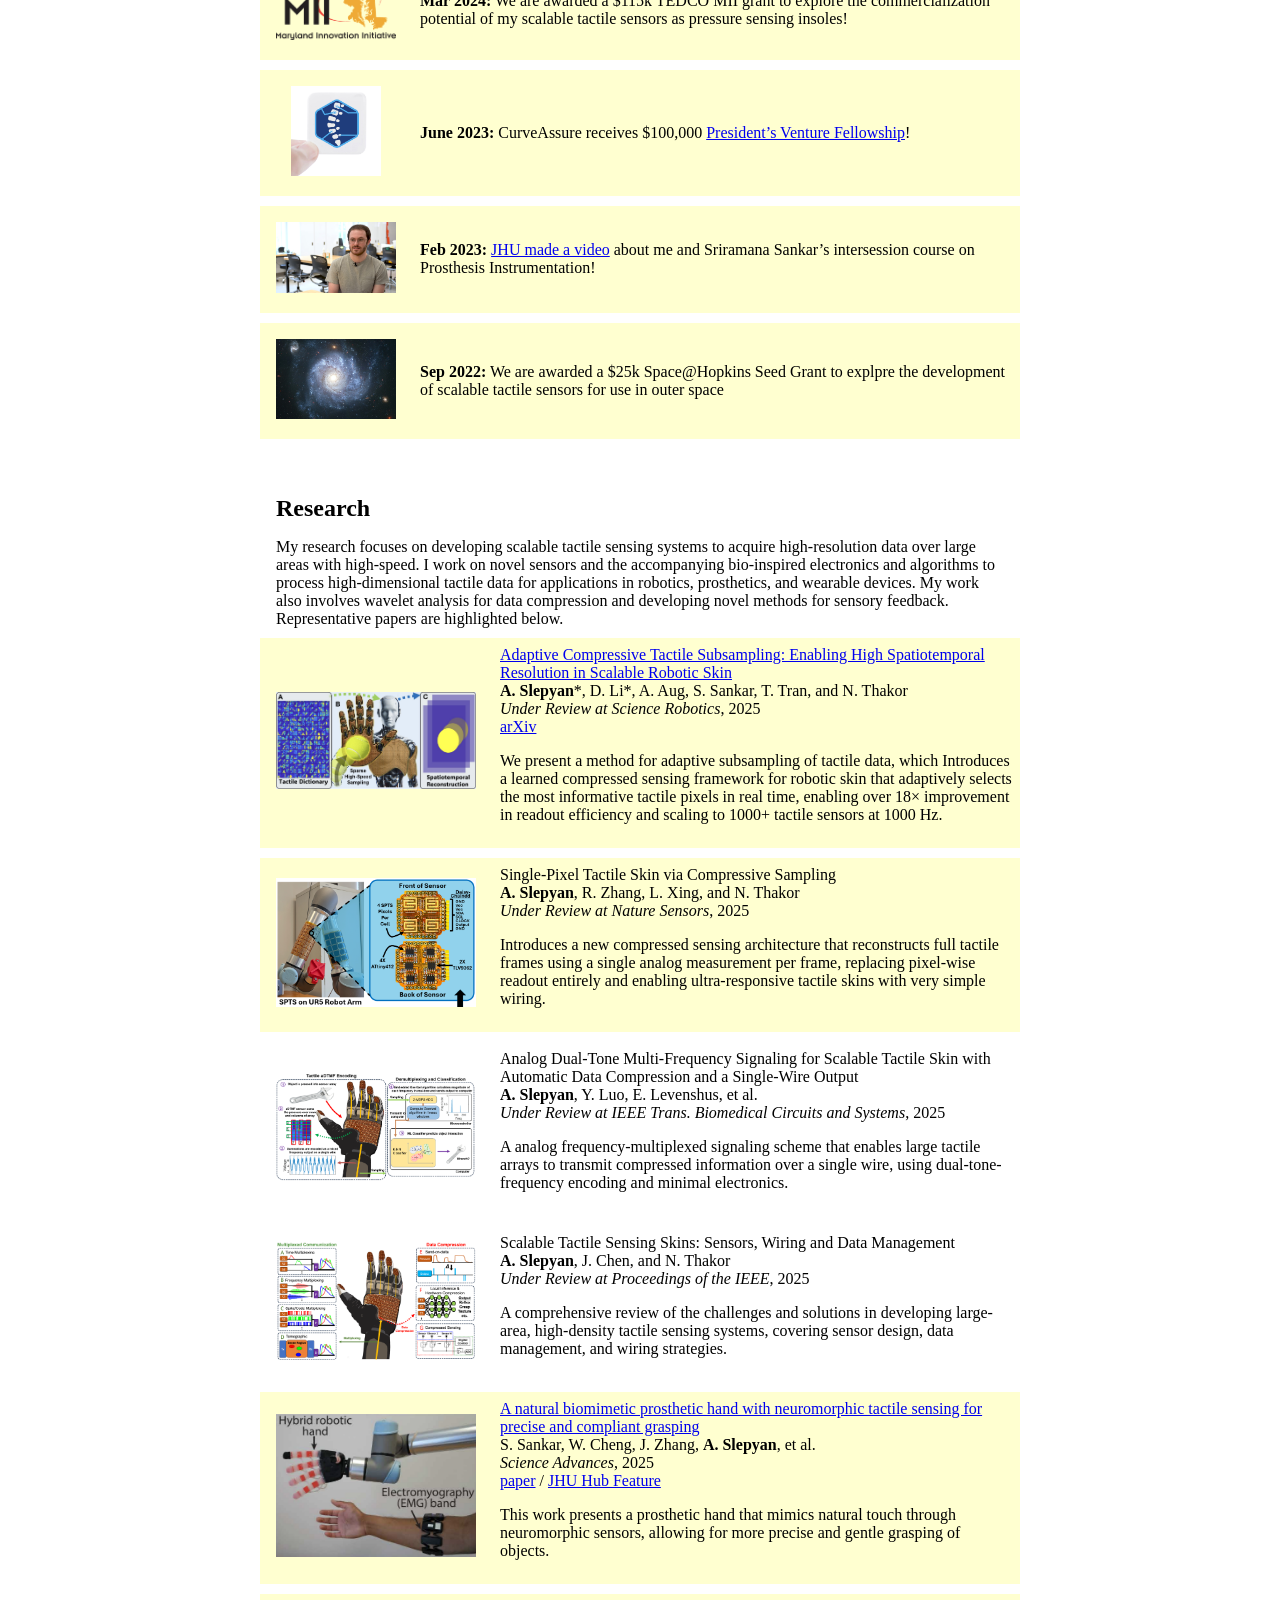
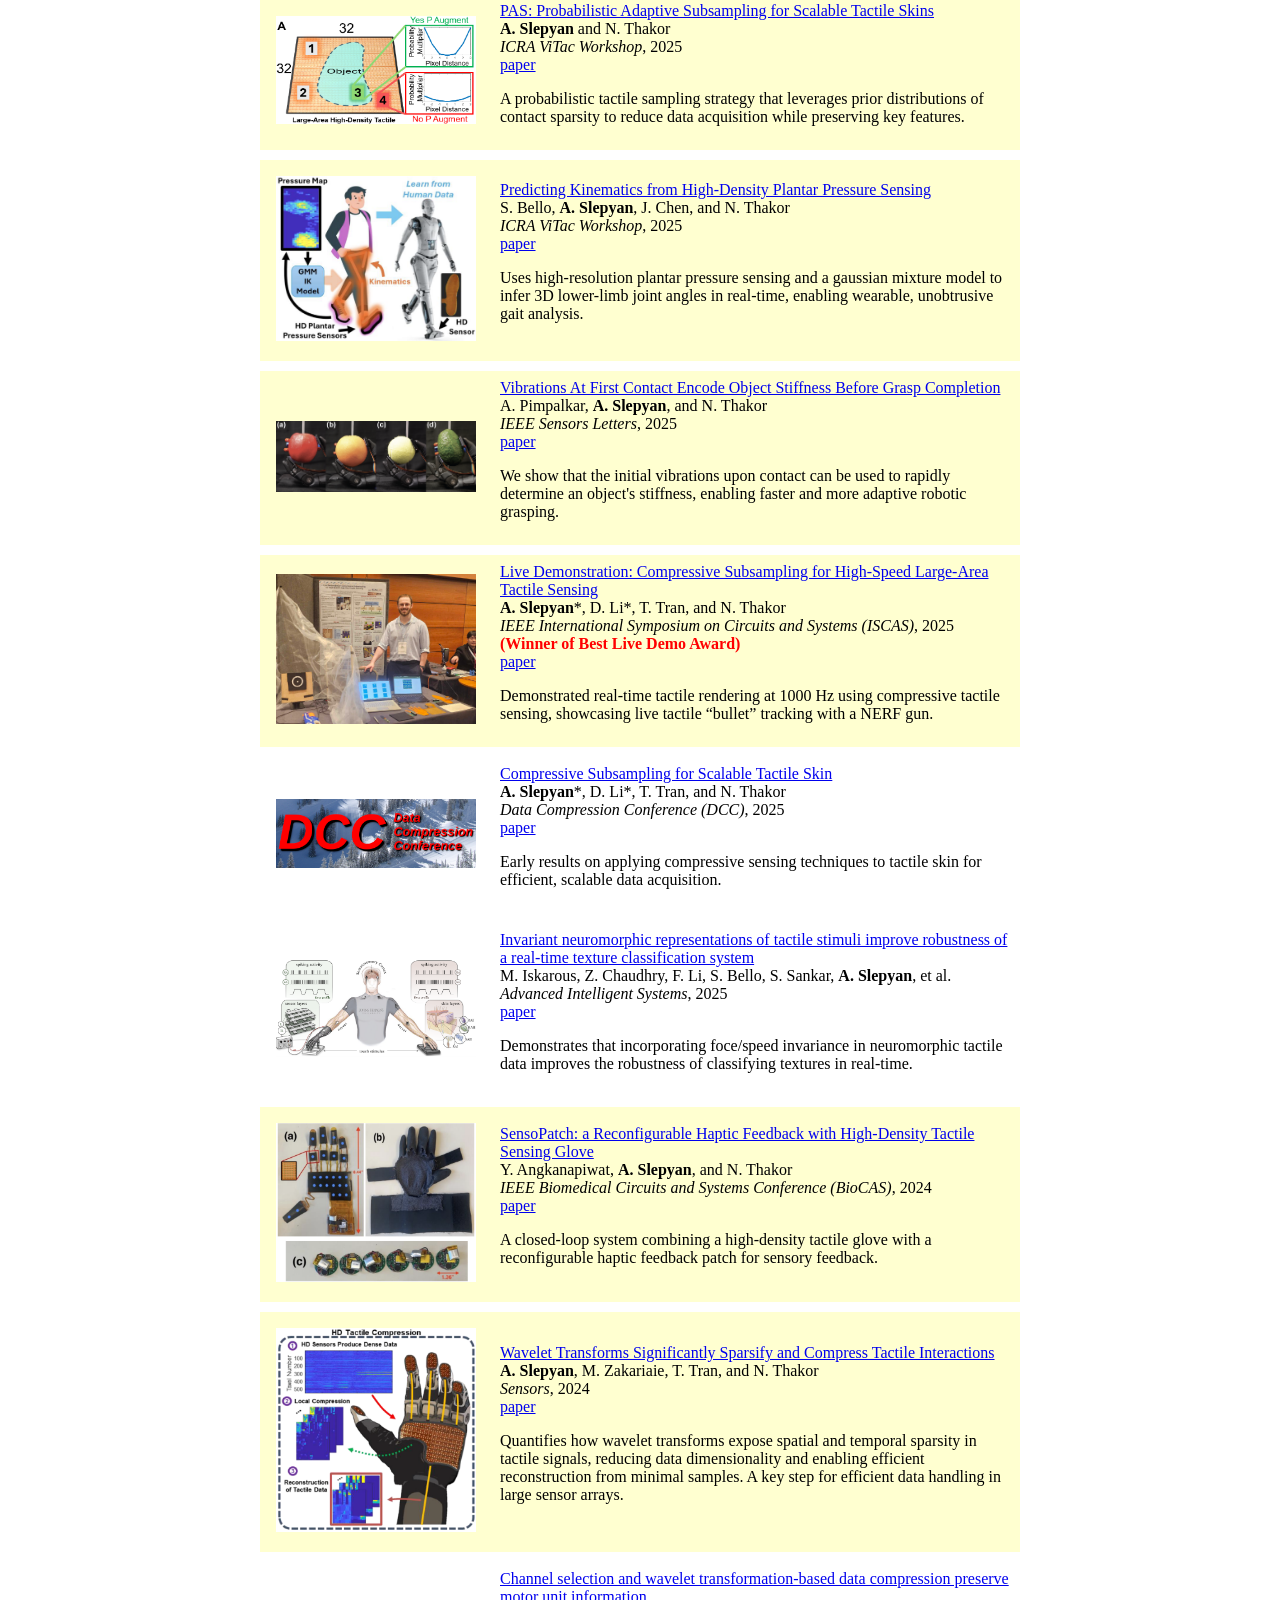
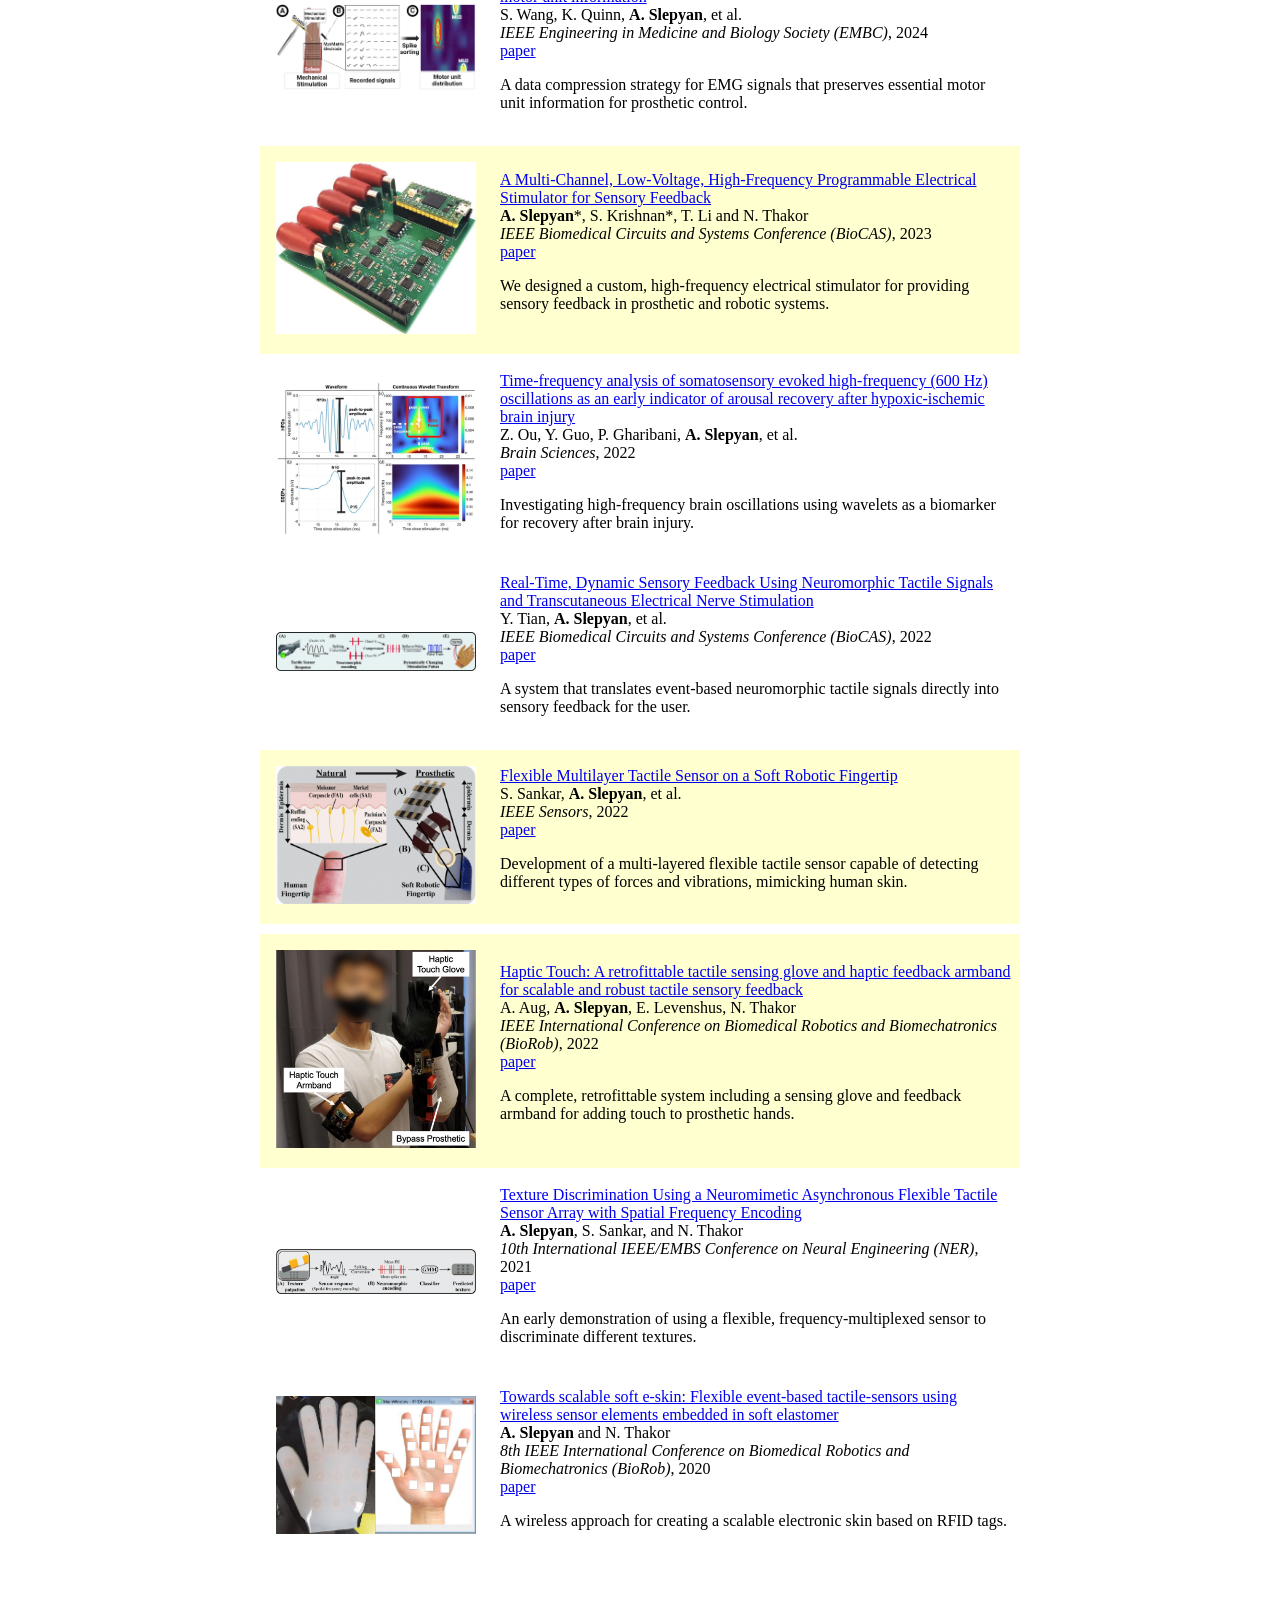
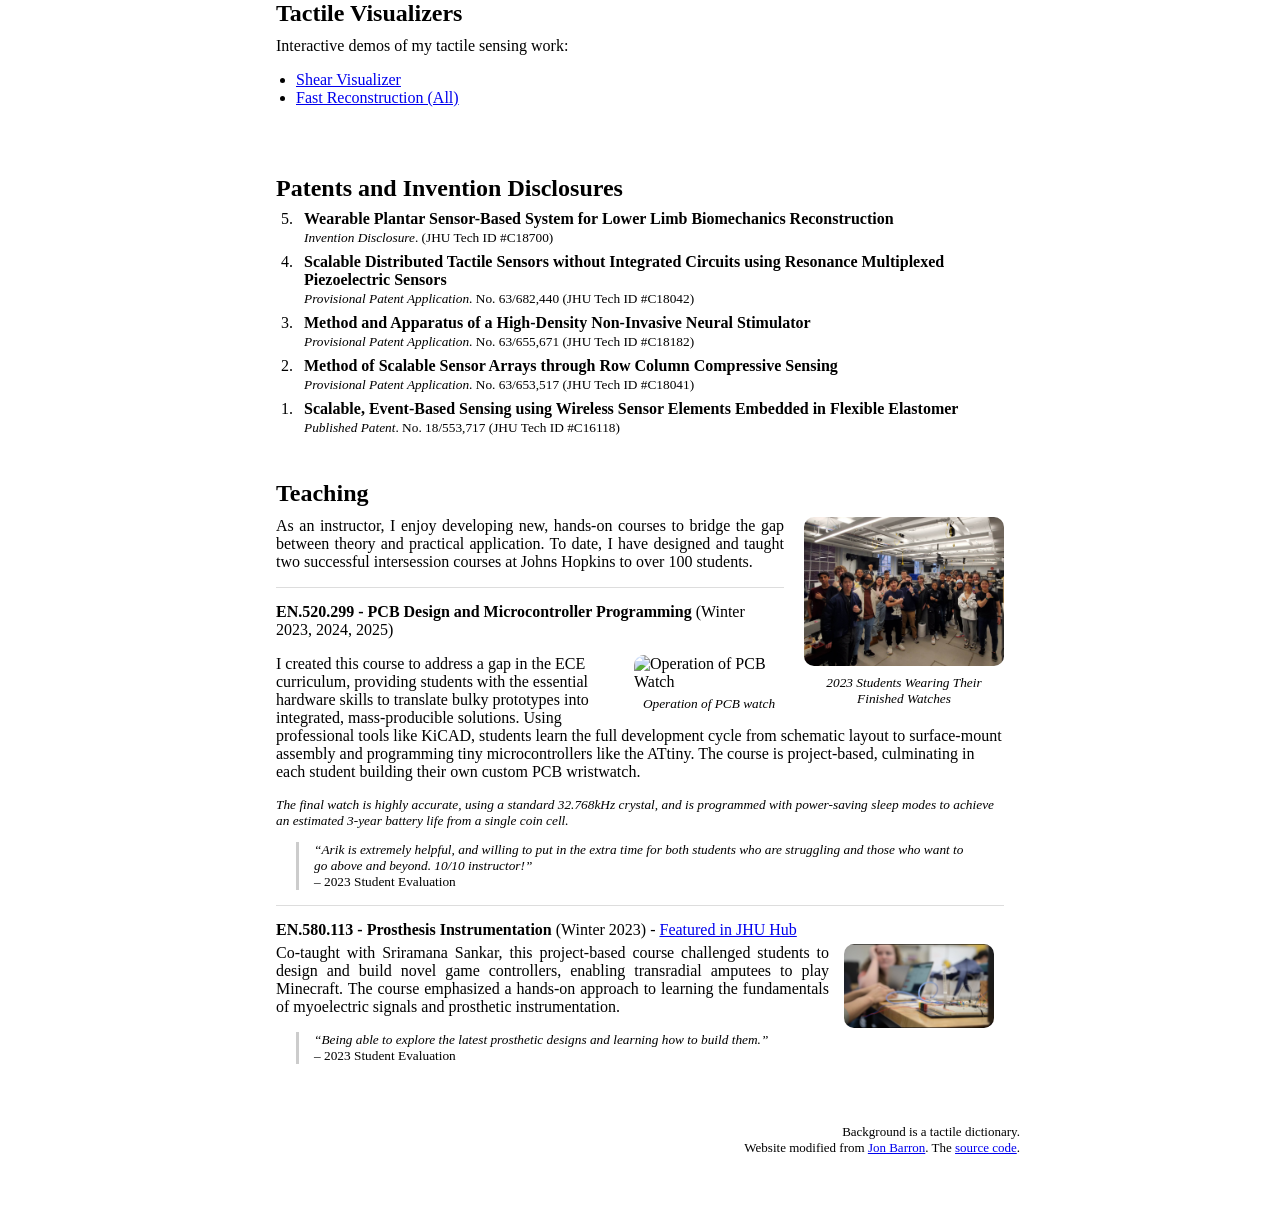
==== commit 29d9403e: "Update index.html" ====
--- a/index.html
+++ b/index.html
@@ -86,7 +86,7 @@
             { imageKey: "newsNER", text: '<strong>Nov 2025:</strong> Thrilled to win the Best Demo Award at <a href="https://neuro.embs.org/2025/">NER 2025</a>! I showed how scalable tactile sensing can be used to sensorize an entire animal cage (16,000 sensors!) to track free-behaving gait of small animals in research studies.', highlighted: true },
             { imageKey: "newsISCAS", text: '<strong>May 2025:</strong> Thrilled to win the Best Live Demo Award at <a href="https://2025.ieee-iscas.org/conference-awards">ISCAS 2025</a> for my work on compressive tactile sensing! In the demo I setup a tactile-sensing "dart board" and people could fire a NERF gun at the board. The sensor was fast and precise enough to localize their impact point and judge the quality of their shot!', highlighted: true },
             { imageKey: "newsAITC", text: '<strong>May 2025:</strong> We are selected for a <a href="https://aitc.jhu.edu/news/hopkins-aitc-announces-awardees-of-fifth-funding-round/">$200k AITC award</a> to use my HD plantar pressure sensors for wearable motion tracking of aging individuals!', highlighted: true },
-            { imageKey: "newsATIP", text: '<strong>May 2025:</strong> We are awarded a $50k ATIP award for using my HD plantar pressure sensors for gait analysis in rehabilitation!', highlighted: true },
+            { imageKey: "newsATIP", text: '<strong>May 2025:</strong> We are awarded a <a href="https://ictr.johnshopkins.edu/funding/atip/recipients/">$50k ATIP award</a> for using my HD plantar pressure sensors for gait analysis in rehabilitation!', highlighted: true },
             { imageKey: "newsPointeSense", text: '<strong>May 2025:</strong> My mentored team PointeSense (using my HD sensors for ballet) was featured by <a href="https://hub.jhu.edu/2025/06/17/ballet-pointe-shoes-safety-engineering/">JHU Hub</a>!', highlighted: true },
             { imageKey: "newsReKinesis", text: '<strong>May 2025:</strong> ReKinesis (HD plantar pressure sensing --> human kinematics) is an NIA Startup Challenge Finalist and is featured by <a href="https://hub.jhu.edu/2025/05/09/national-institute-on-aging-2025-start-up-challenge/">JHU HUB!</a>', highlighted: true },
             { imageKey: "newsARCS", text: '<strong>Aug 2024:</strong> Proud to be announced as a <a href="https://engineering.jhu.edu/ece/news/arik-slepyan-receives-arcs-mwc-chapter-scholar-award//">2024 ARCS Scholar</a>!!', highlighted: true },
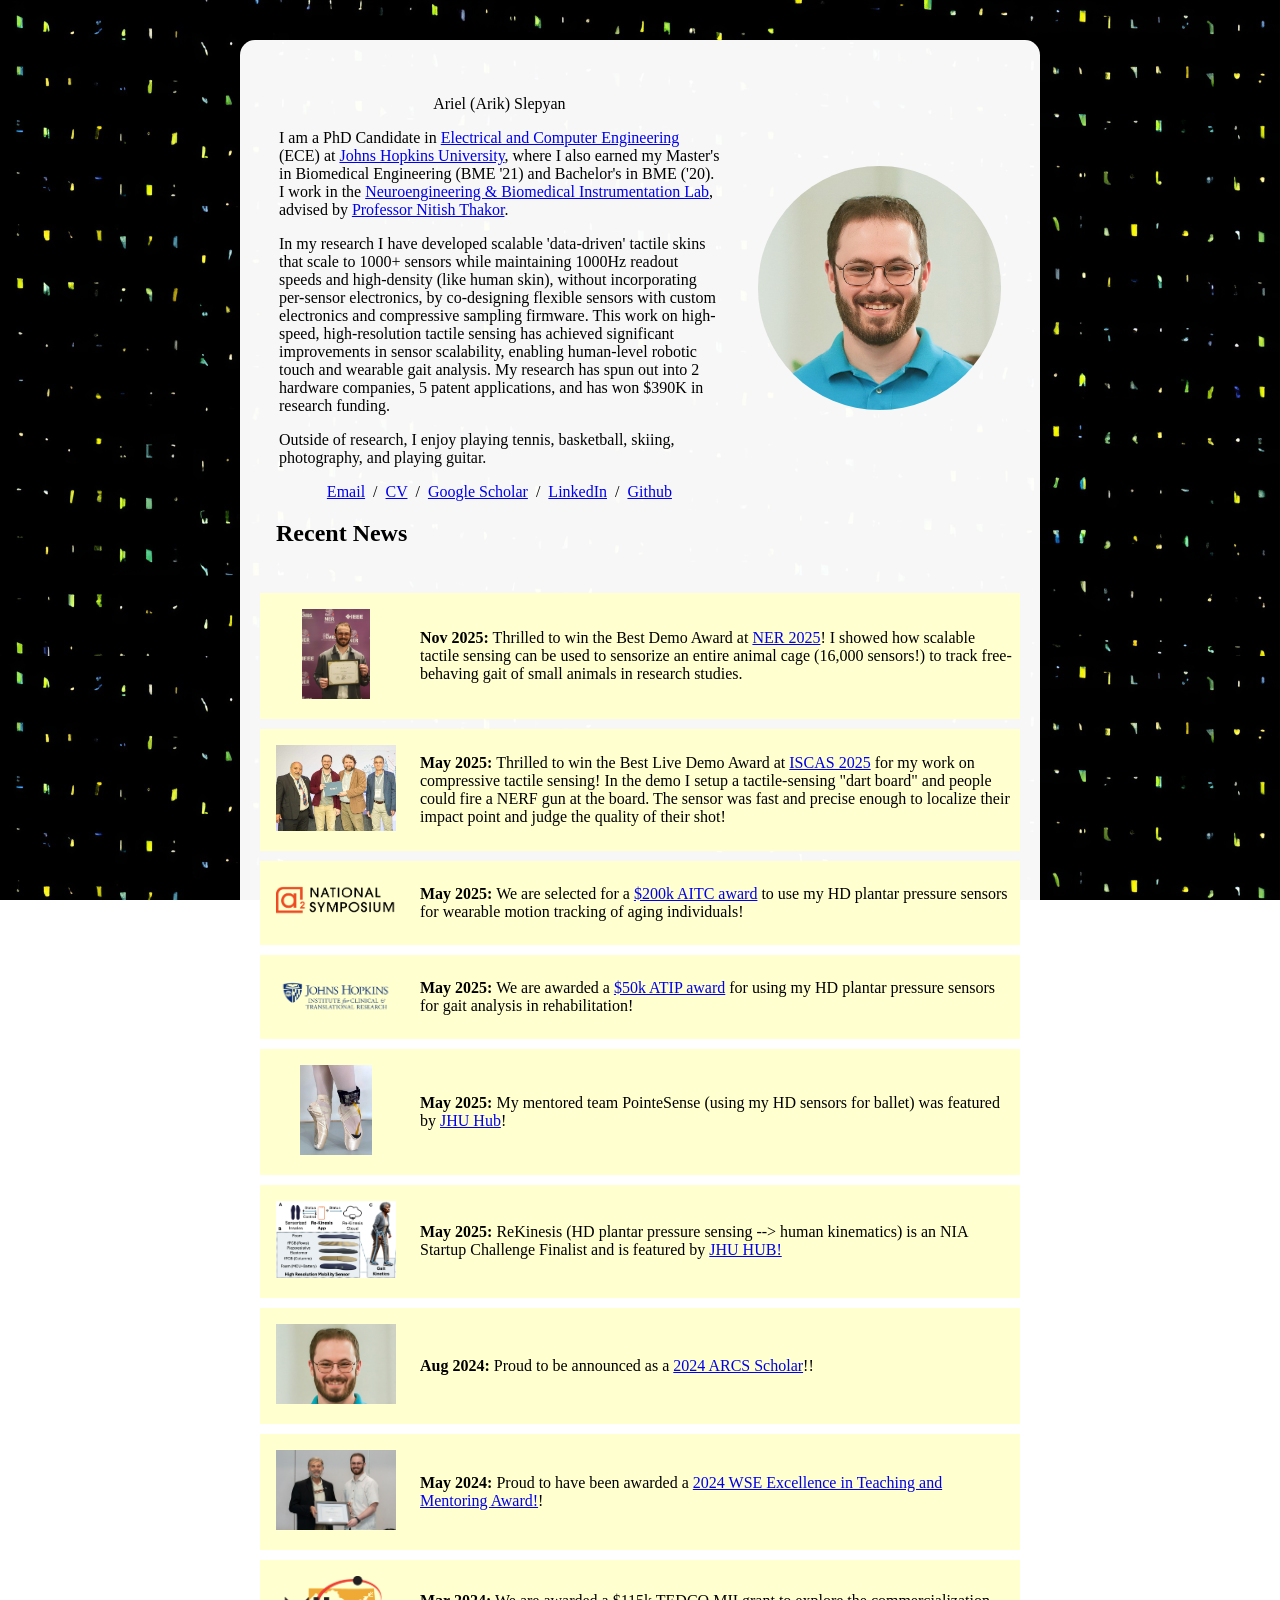
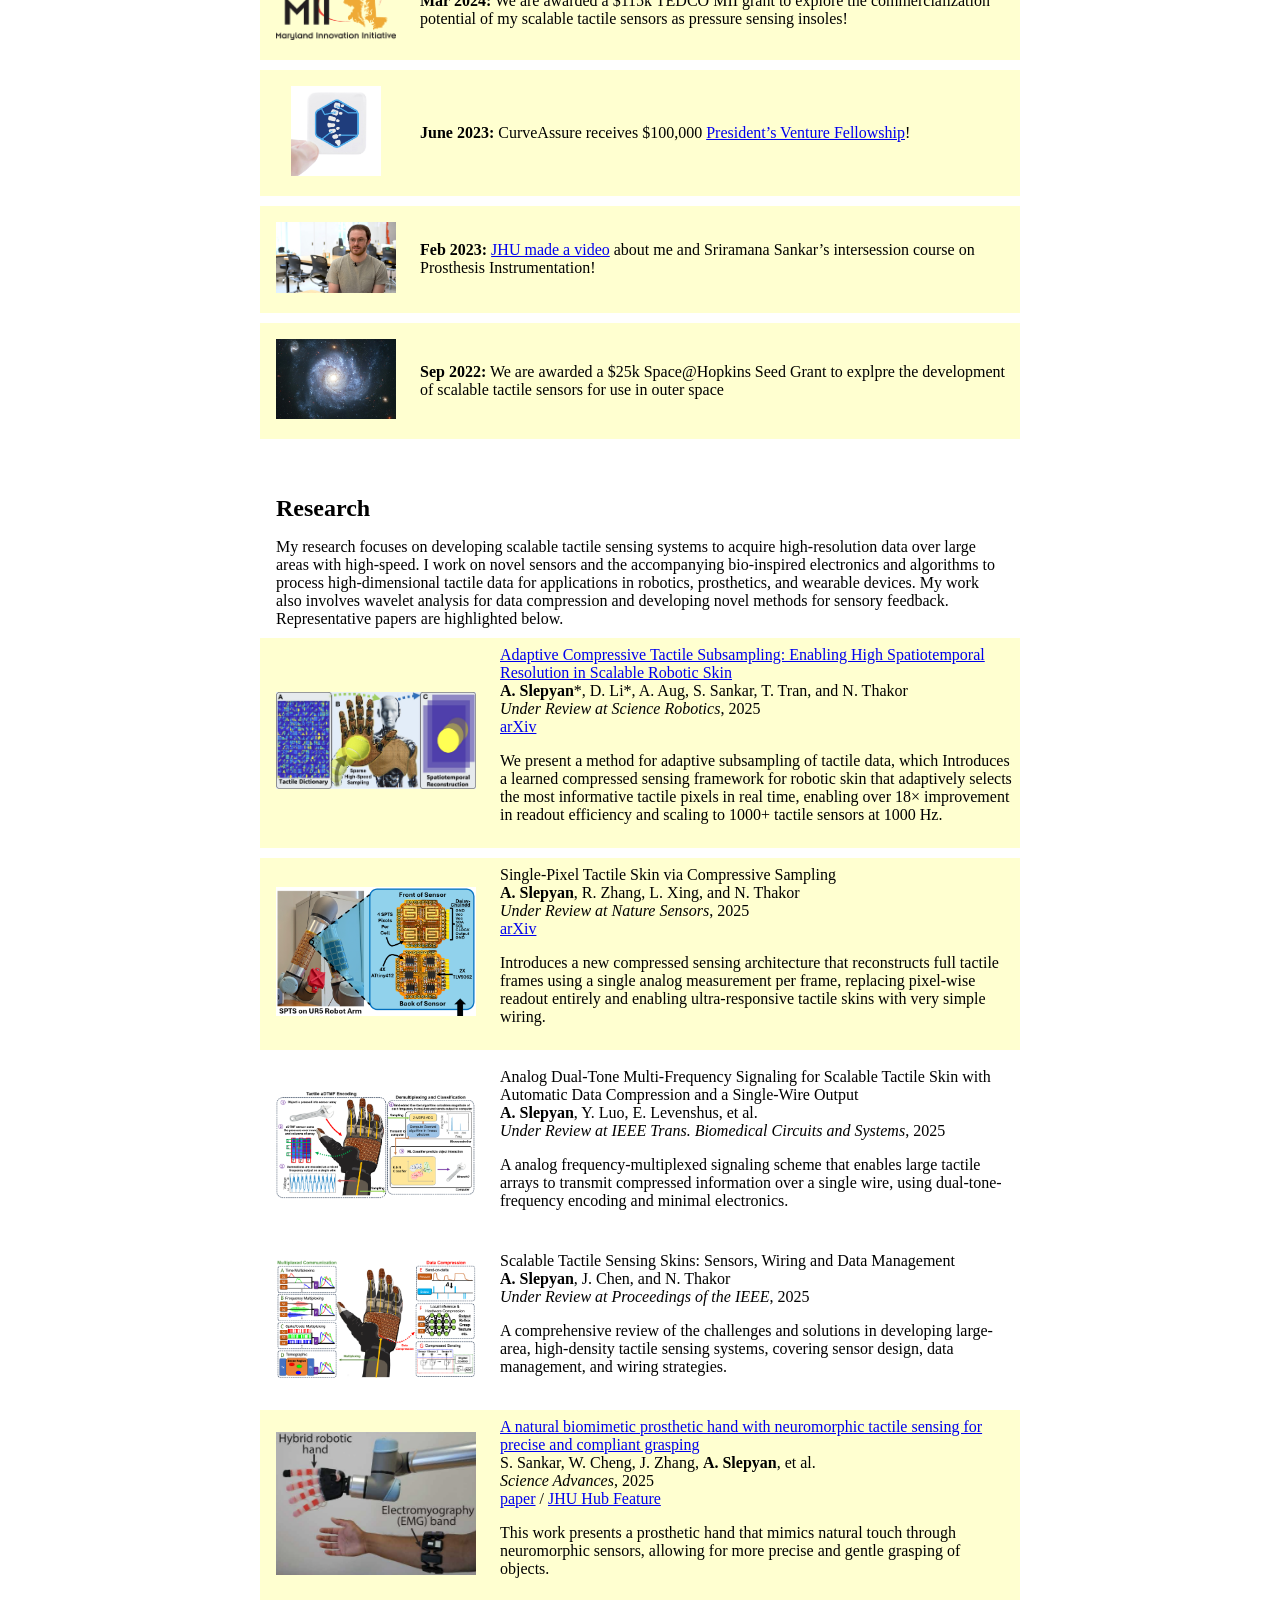
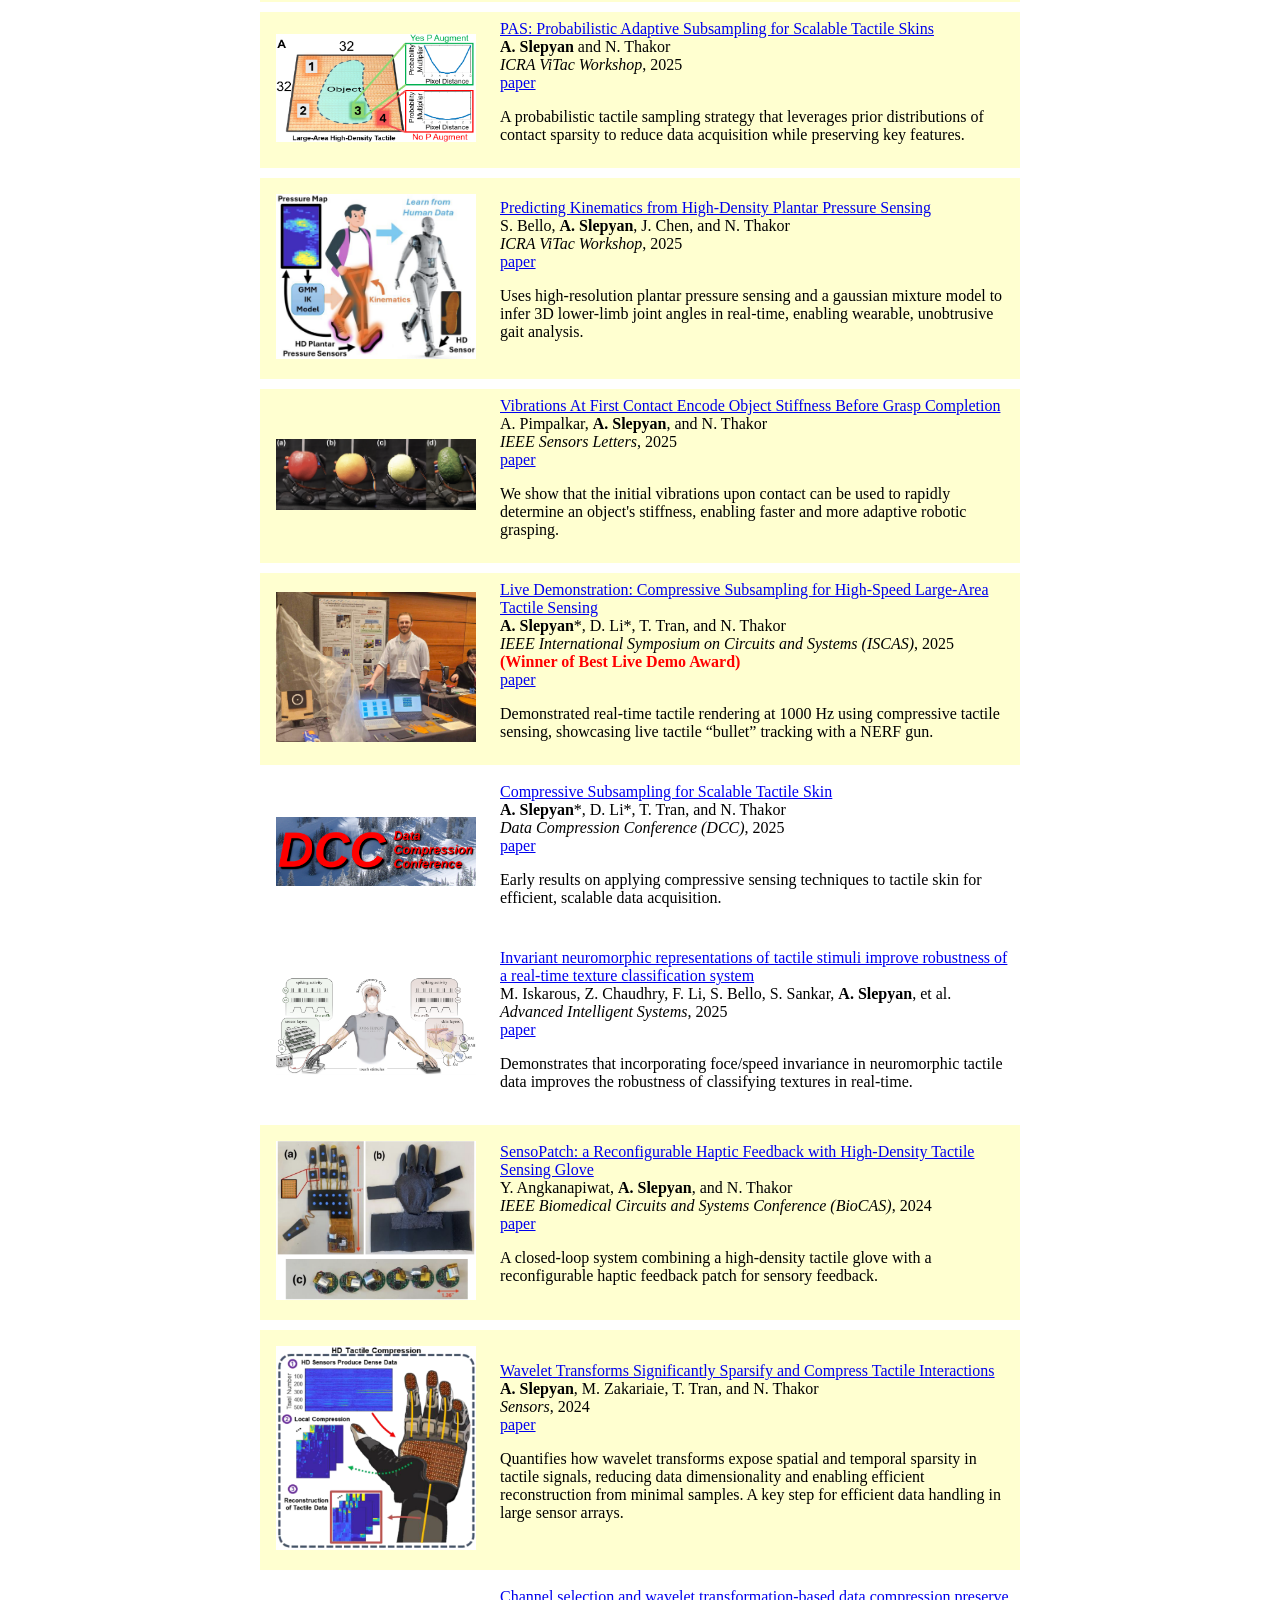
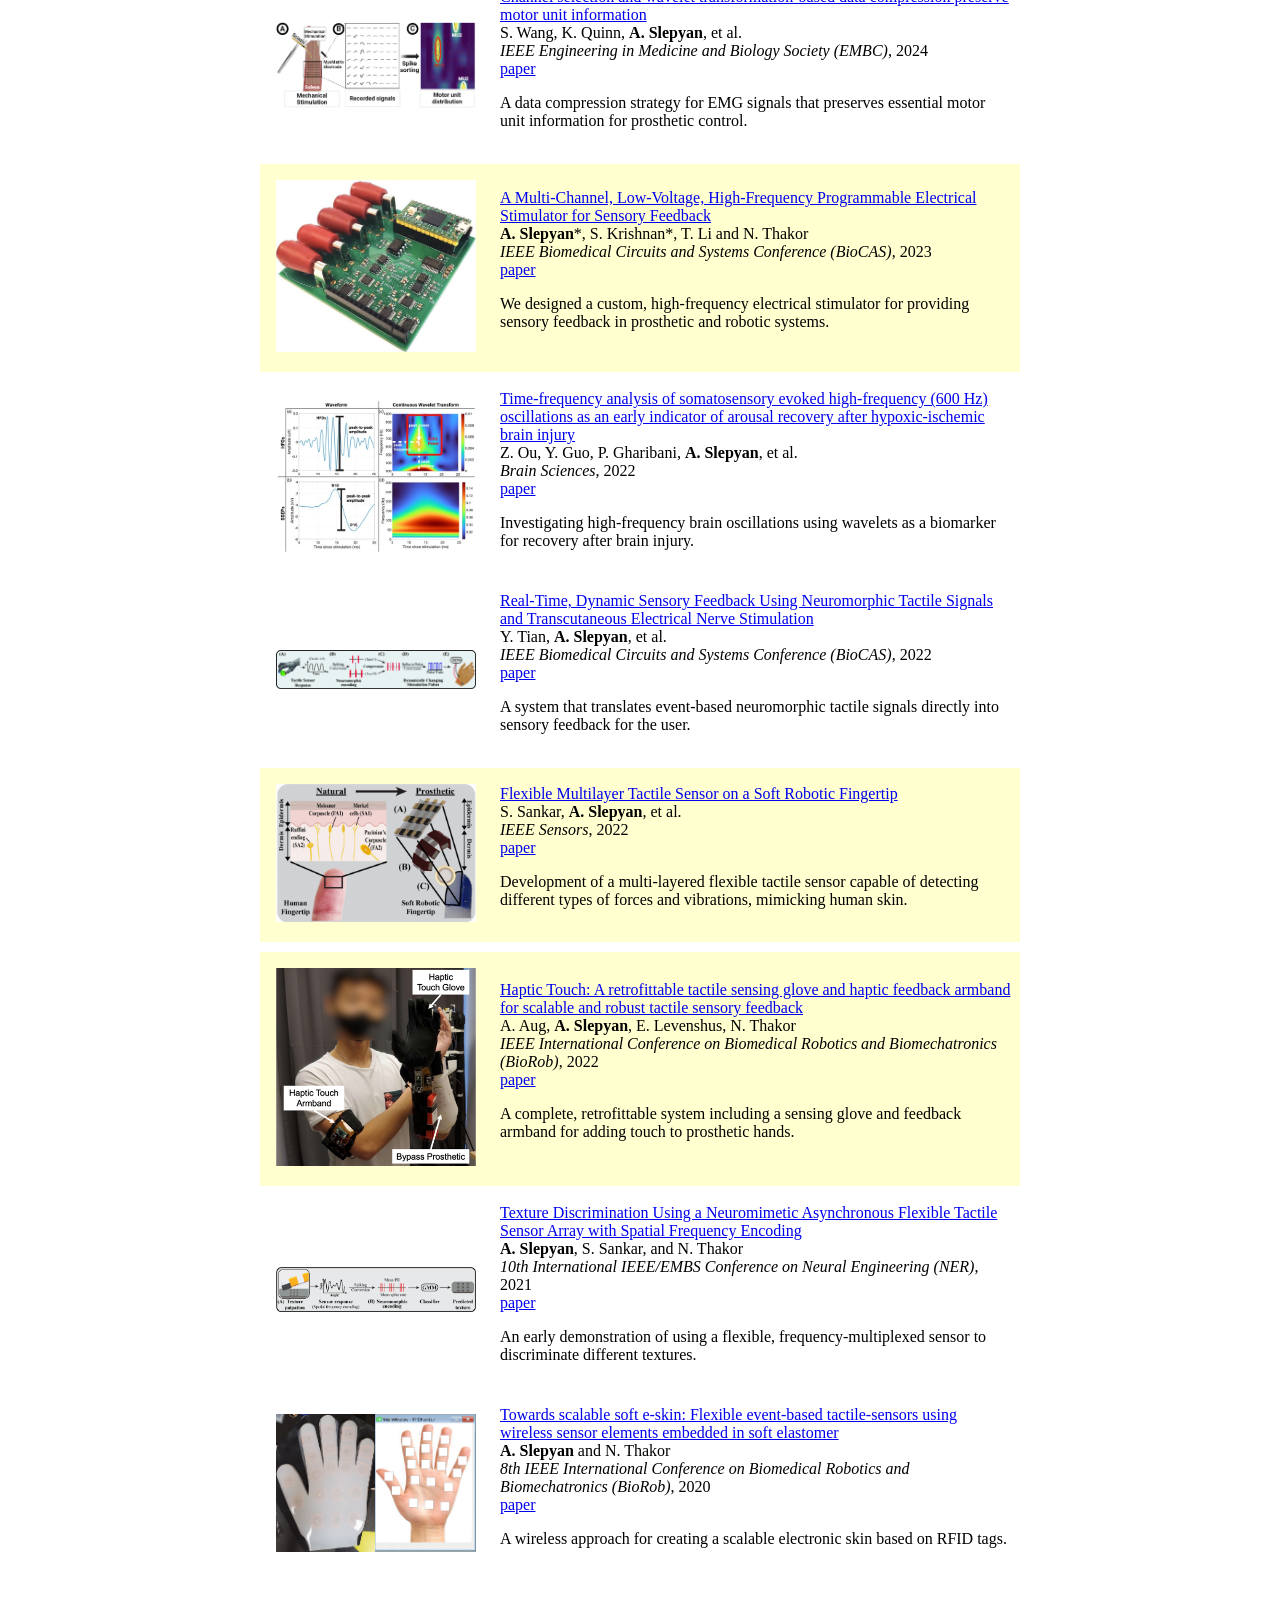
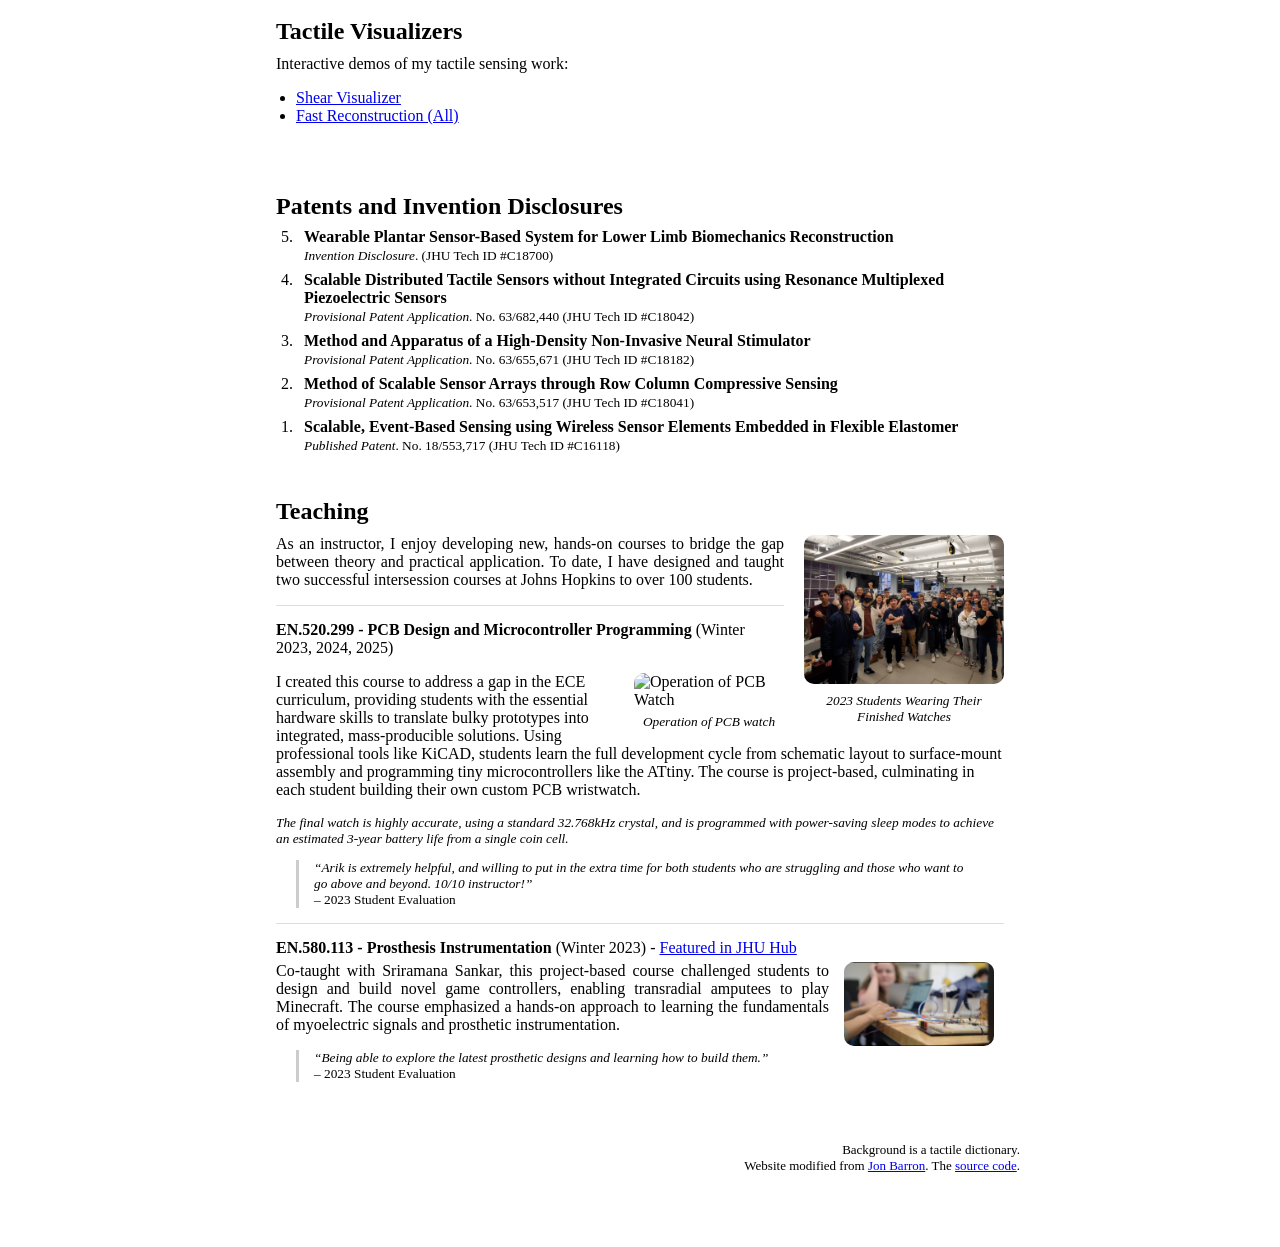
==== commit 8341b09e: "Update index.html" ====
--- a/index.html
+++ b/index.html
@@ -117,7 +117,7 @@
               url: null,
               authors: "<strong>A. Slepyan</strong>, R. Zhang, L. Xing, and N. Thakor",
               venue: "<em>Under Review at Nature Sensors</em>, 2025",
-              links: [],
+              links: [{ text: "arXiv", url: "https://arxiv.org/abs/2511.16898" }],
               description: "Introduces a new compressed sensing architecture that reconstructs full tactile frames using a single analog measurement per frame, replacing pixel-wise readout entirely and enabling ultra-responsive tactile skins with very simple wiring.",
               highlighted: true
             },
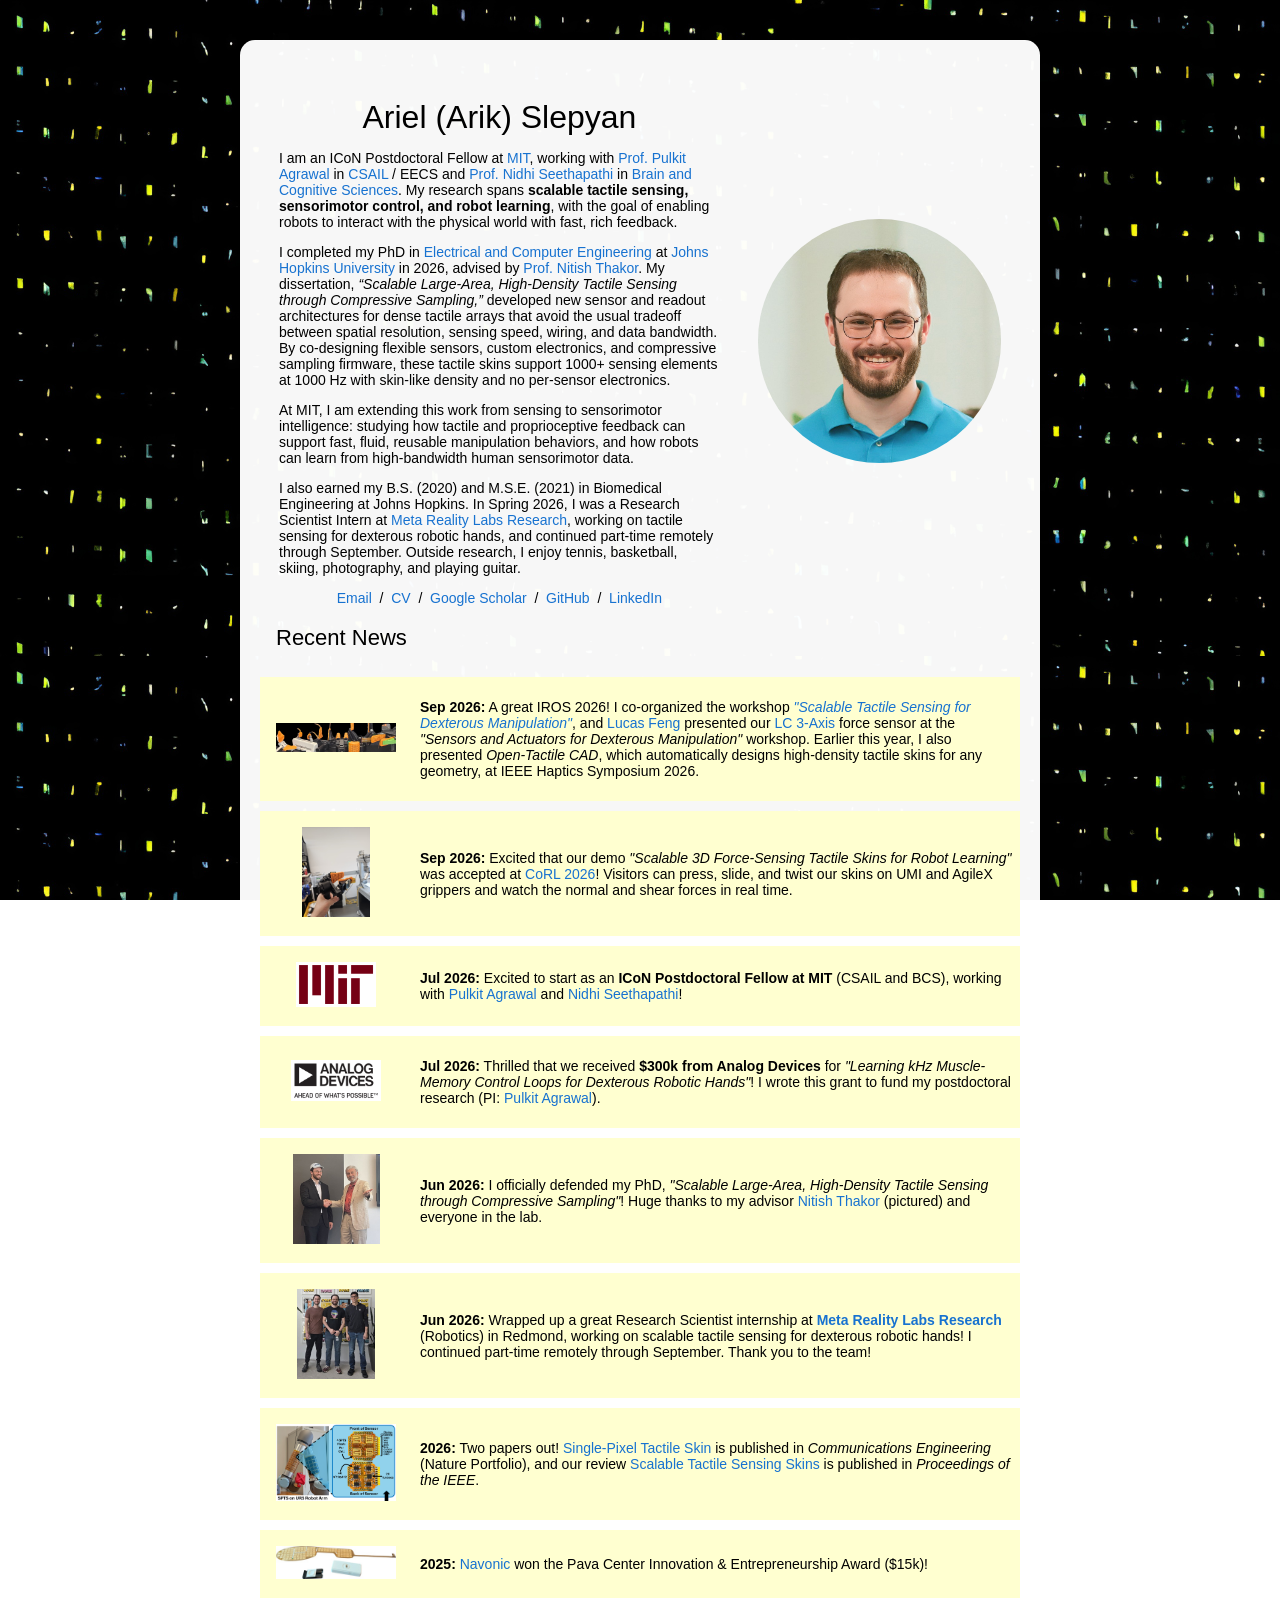
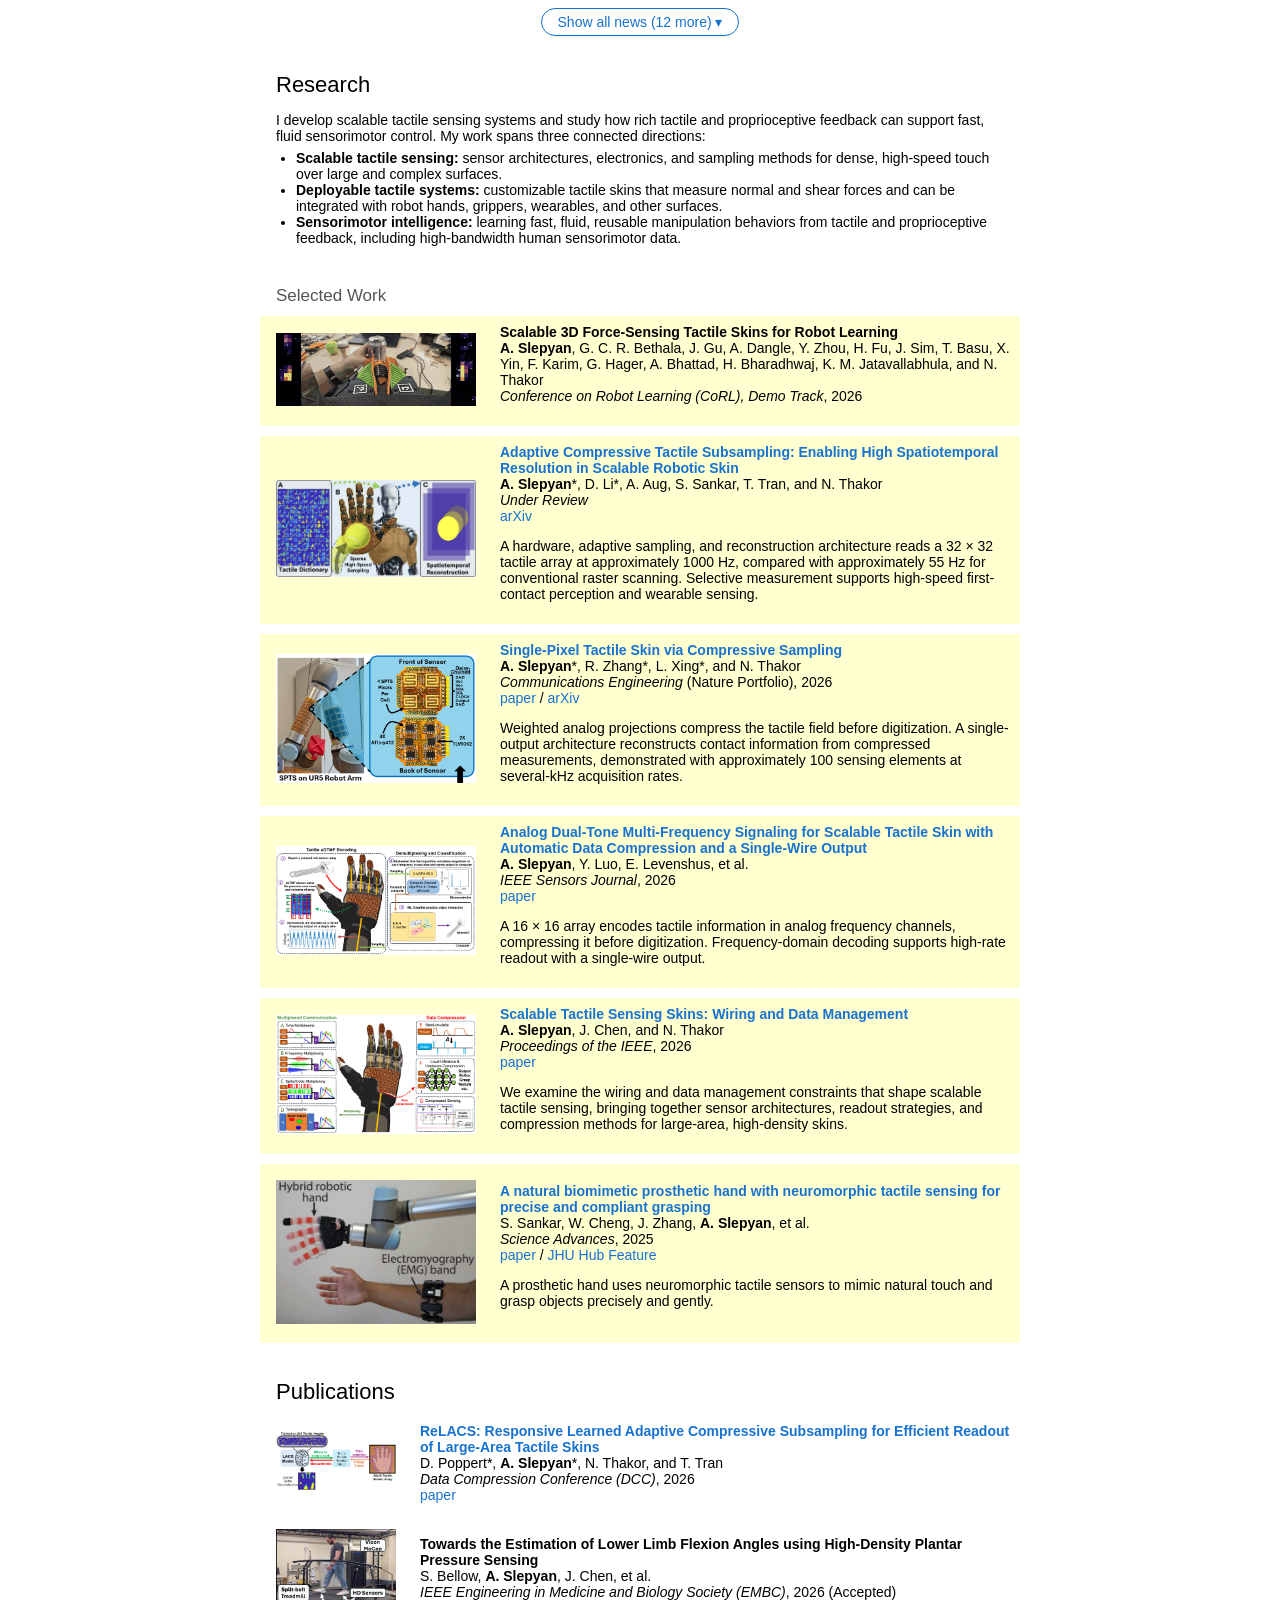
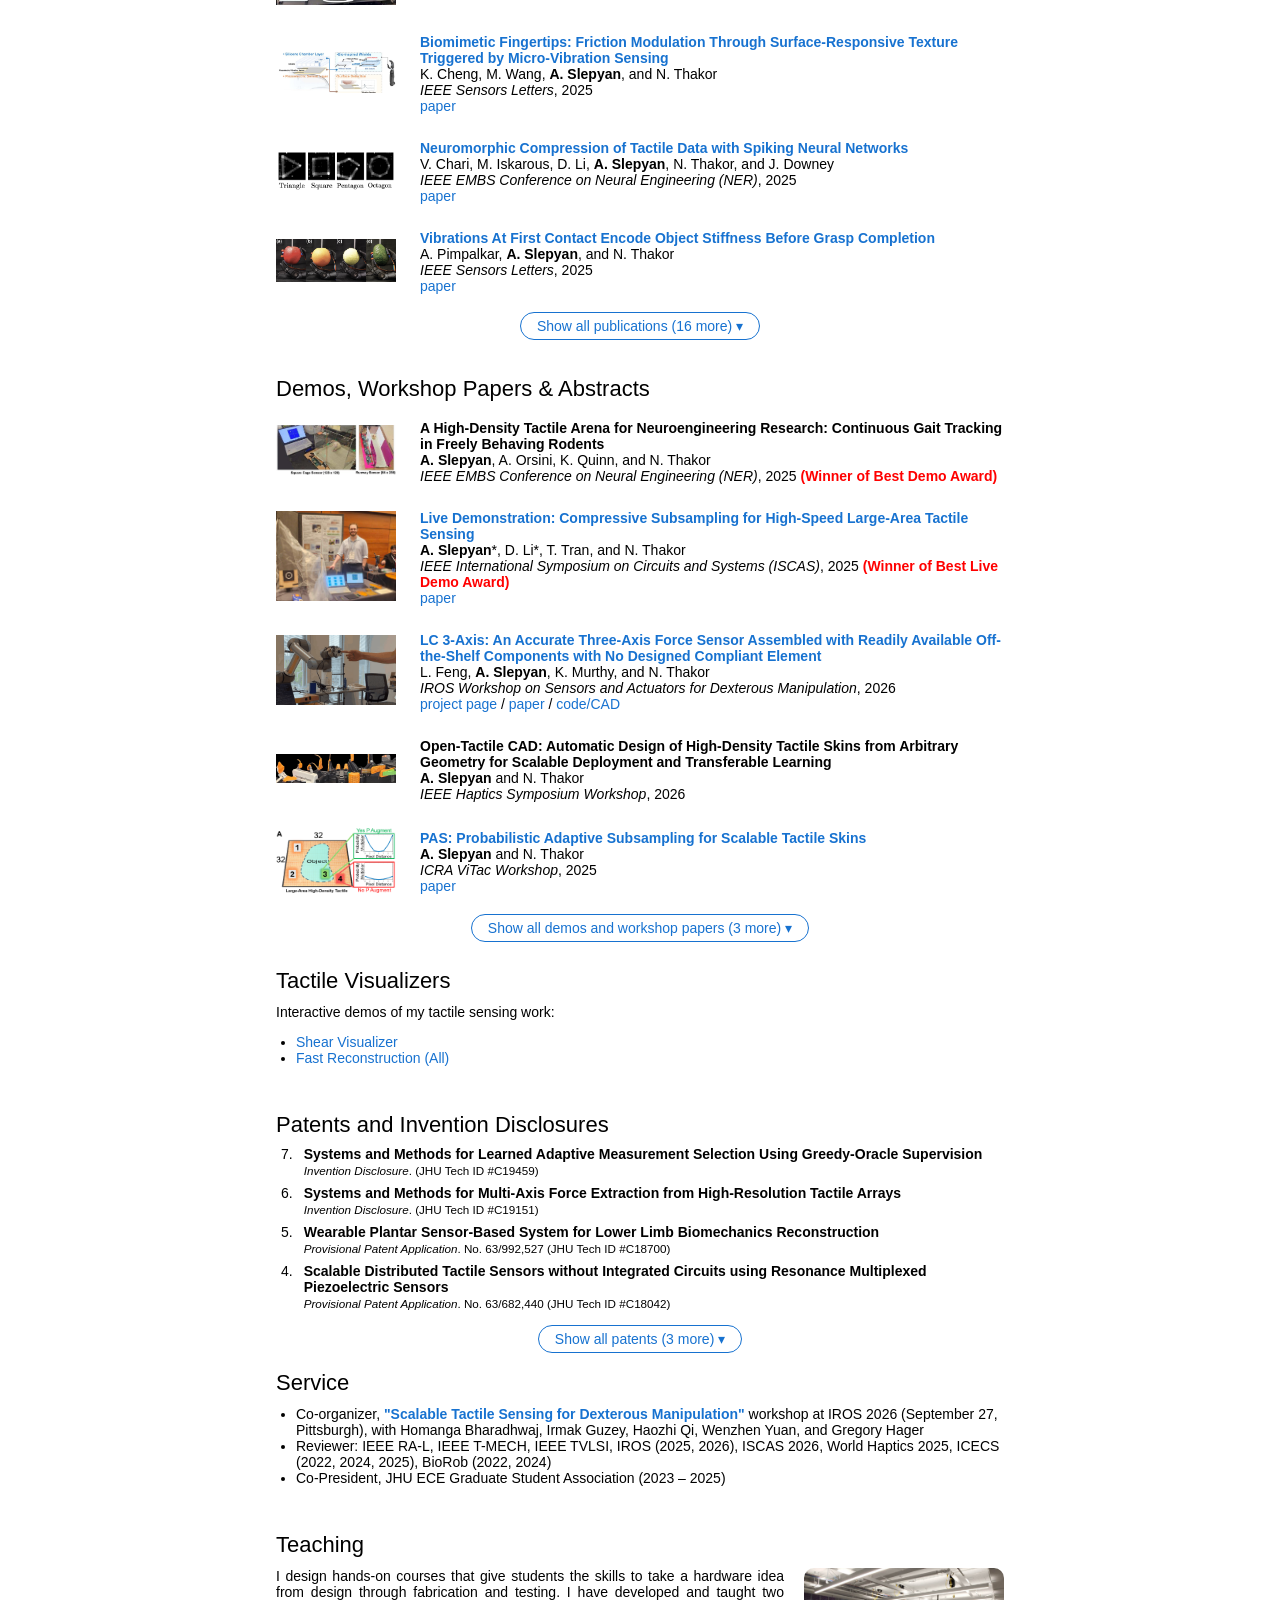
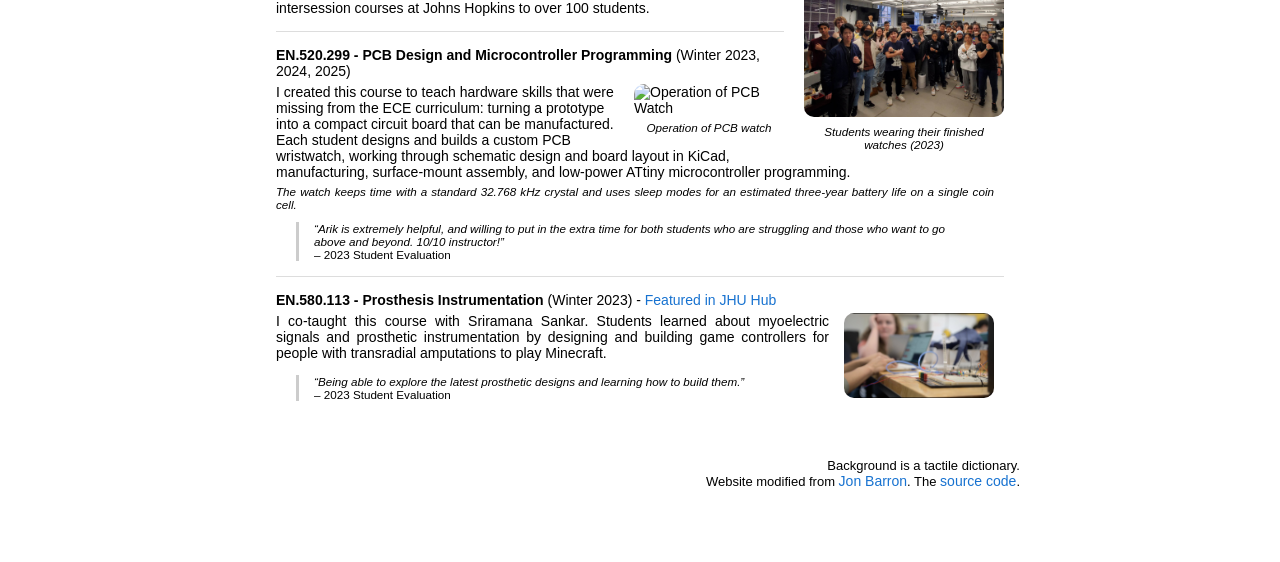
==== commit 59d6ce24: "Update site for MIT postdoc, 2026 papers, demos, and September CV - Bio: MIT ICoN postdoc, PhD compl" ====
--- a/index.html
+++ b/index.html
@@ -4,6 +4,7 @@
     <meta http-equiv="Content-Type" content="text/html; charset=UTF-8">
     <title>Ariel Slepyan</title>
     <meta name="author" content="Ariel Slepyan">
+    <meta name="description" content="Ariel (Arik) Slepyan, MIT ICoN Postdoctoral Fellow. Research in scalable tactile sensing, dexterous manipulation, and sensorimotor intelligence.">
     <meta name="viewport" content="width=device-width, initial-scale=1">
     <link rel="shortcut icon" href="images/favicon/favicon.ico" type="image/x-icon">
     <link rel="stylesheet" type="text/css" href="stylesheet.css">
@@ -35,7 +36,22 @@
         newsTEDCO: 'images/MII.png',
         newsATIP: 'images/ATIP.png',
         newsAITC: 'images/AITC.png',
-
+        newsCoRL: 'images/corl2026_agilex.jpg',
+        newsMeta: 'images/meta_rlr_2026.jpg',
+        newsNavonic: 'images/navonic_product.jpg',
+        newsADI: 'images/logo_adi.png',
+        newsMIT: 'images/logo_mit.png',
+        newsPhD: 'images/phd_defense_2026.jpg',
+        newsOpenTactileCAD: 'images/open_tactile_cad.jpg',
+
+        researchCoRL: 'images/corl2026_umi.gif',
+        researchLC3Axis: 'images/lc3axis_handguiding.gif',
+        researchFingertips: 'images/biomimetic_fingertip.jpg',
+        researchSNNCompression: 'images/snn_compression.png',
+        researchOpenTactileCAD: 'images/open_tactile_cad.jpg',
+        researchReLACS: 'images/relacs.png',
+        researchPlantarMocap: 'images/plantar_mocap.jpg',
+        researchRodentArena: 'images/rodent_arena.jpg',
         researchAdaptive: 'images/tactile_subsampling.PNG',
         researchSPTS: 'images/SPTS.PNG',
         researchDTMF: 'images/aDTMF.PNG',
@@ -69,107 +85,223 @@
       const siteContent = {
         name: "Ariel (Arik) Slepyan",
         bio: [
-          `I am a PhD Candidate in <a href="https://www.ece.jhu.edu/">Electrical and Computer Engineering</a> (ECE) at <a href="https://www.jhu.edu/">Johns Hopkins University</a>, where I also earned my Master's in Biomedical Engineering (BME '21) and Bachelor's in BME ('20). I work in the <a href="https://neuroengineering.bme.jhu.edu/">Neuroengineering & Biomedical Instrumentation Lab</a>, advised by <a href="https://www.bme.jhu.edu/people/faculty/nitish-v-thakor/">Professor Nitish Thakor</a>.`,
-          `In my research I have developed scalable 'data-driven' tactile skins that scale to 1000+ sensors while maintaining 1000Hz readout speeds and high-density (like human skin), without incorporating per-sensor electronics, by co-designing flexible sensors with custom electronics and compressive sampling firmware. This work on high-speed, high-resolution tactile sensing has achieved significant improvements in sensor scalability, enabling human-level robotic touch and wearable gait analysis. My research has spun out into 2 hardware companies, 5 patent applications, and has won $390K in research funding.`,
-          `Outside of research, I enjoy playing tennis, basketball, skiing, photography, and playing guitar.`
+          `I am an ICoN Postdoctoral Fellow at <a href="https://www.mit.edu/">MIT</a>, working with <a href="https://people.csail.mit.edu/pulkitag/">Prof. Pulkit Agrawal</a> in <a href="https://www.csail.mit.edu/">CSAIL</a> / EECS and <a href="https://www.seethapathilab.org/">Prof. Nidhi Seethapathi</a> in <a href="https://bcs.mit.edu/">Brain and Cognitive Sciences</a>. My research spans <strong>scalable tactile sensing, sensorimotor control, and robot learning</strong>, with the goal of enabling robots to interact with the physical world with fast, rich feedback.`,
+          `I completed my PhD in <a href="https://www.ece.jhu.edu/">Electrical and Computer Engineering</a> at <a href="https://www.jhu.edu/">Johns Hopkins University</a> in 2026, advised by <a href="https://www.bme.jhu.edu/people/faculty/nitish-v-thakor/">Prof. Nitish Thakor</a>. My dissertation, <em>“Scalable Large-Area, High-Density Tactile Sensing through Compressive Sampling,”</em> developed new sensor and readout architectures for dense tactile arrays that avoid the usual tradeoff between spatial resolution, sensing speed, wiring, and data bandwidth. By co-designing flexible sensors, custom electronics, and compressive sampling firmware, these tactile skins support 1000+ sensing elements at 1000 Hz with skin-like density and no per-sensor electronics.`,
+          `At MIT, I am extending this work from sensing to sensorimotor intelligence: studying how tactile and proprioceptive feedback can support fast, fluid, reusable manipulation behaviors, and how robots can learn from high-bandwidth human sensorimotor data.`,
+          `I also earned my B.S. (2020) and M.S.E. (2021) in Biomedical Engineering at Johns Hopkins. In Spring 2026, I was a Research Scientist Intern at <a href="https://tech.facebook.com/reality-labs/">Meta Reality Labs Research</a>, working on tactile sensing for dexterous robotic hands, and continued part-time remotely through September. Outside research, I enjoy tennis, basketball, skiing, photography, and playing guitar.`
         ],
         socialLinks: [
-          { text: "Email", url: "mailto:aslepya1@jhu.edu" },
+          { text: "Email", url: "mailto:aslepyan@mit.edu" },
           { text: "CV", url: "data/cv.pdf" },
           { text: "Google Scholar", url: "https://scholar.google.com/citations?hl=en&user=8uVwi4UAAAAJ&view_op=list_works&sortby=pubdate" },
-          { text: "LinkedIn", url: "https://www.linkedin.com/in/ariel-slepyan-9b930812b/" },
-          { text: "Github", url: "https://github.com/aslepyan/" }
+          { text: "GitHub", url: "https://github.com/aslepyan/" },
+          { text: "LinkedIn", url: "https://www.linkedin.com/in/ariel-slepyan-9b930812b/" }
         ],
         news: {
           title: "Recent News",
+          visibleCount: 8,
           items: [
-            { imageKey: "newsNER", text: '<strong>Nov 2025:</strong> Thrilled to win the Best Demo Award at <a href="https://neuro.embs.org/2025/">NER 2025</a>! I showed how scalable tactile sensing can be used to sensorize an entire animal cage (16,000 sensors!) to track free-behaving gait of small animals in research studies.', highlighted: true },
-            { imageKey: "newsISCAS", text: '<strong>May 2025:</strong> Thrilled to win the Best Live Demo Award at <a href="https://2025.ieee-iscas.org/conference-awards">ISCAS 2025</a> for my work on compressive tactile sensing! In the demo I setup a tactile-sensing "dart board" and people could fire a NERF gun at the board. The sensor was fast and precise enough to localize their impact point and judge the quality of their shot!', highlighted: true },
-            { imageKey: "newsAITC", text: '<strong>May 2025:</strong> We are selected for a <a href="https://aitc.jhu.edu/news/hopkins-aitc-announces-awardees-of-fifth-funding-round/">$200k AITC award</a> to use my HD plantar pressure sensors for wearable motion tracking of aging individuals!', highlighted: true },
-            { imageKey: "newsATIP", text: '<strong>May 2025:</strong> We are awarded a <a href="https://ictr.johnshopkins.edu/funding/atip/recipients/">$50k ATIP award</a> for using my HD plantar pressure sensors for gait analysis in rehabilitation!', highlighted: true },
-            { imageKey: "newsPointeSense", text: '<strong>May 2025:</strong> My mentored team PointeSense (using my HD sensors for ballet) was featured by <a href="https://hub.jhu.edu/2025/06/17/ballet-pointe-shoes-safety-engineering/">JHU Hub</a>!', highlighted: true },
-            { imageKey: "newsReKinesis", text: '<strong>May 2025:</strong> ReKinesis (HD plantar pressure sensing --> human kinematics) is an NIA Startup Challenge Finalist and is featured by <a href="https://hub.jhu.edu/2025/05/09/national-institute-on-aging-2025-start-up-challenge/">JHU HUB!</a>', highlighted: true },
-            { imageKey: "newsARCS", text: '<strong>Aug 2024:</strong> Proud to be announced as a <a href="https://engineering.jhu.edu/ece/news/arik-slepyan-receives-arcs-mwc-chapter-scholar-award//">2024 ARCS Scholar</a>!!', highlighted: true },
-            { imageKey: "newsTeachingAward", text: '<strong>May 2024:</strong> Proud to have been awarded a <a href="https://engineering.jhu.edu/faculty-staff/excellence-in-teaching-advising-mentoring-awards/">2024 WSE Excellence in Teaching and Mentoring Award!</a>!', highlighted: true },
-            { imageKey: "newsTEDCO", text: '<strong>Mar 2024:</strong> We are awarded a $115k TEDCO MII grant to explore the commercialization potential of my scalable tactile sensors as pressure sensing insoles!', highlighted: true },
-            { imageKey: "newsCurveAssure", text: '<strong>June 2023:</strong> CurveAssure receives $100,000 <a href="https://engineering.jhu.edu/news/curveassure-receives-presidents-venture-fellowship/">President’s Venture Fellowship</a>!', highlighted: true },
-            { imageKey: "newsProsthesisInstrumentation", text: '<strong>Feb 2023:</strong> <a href="https://hub.jhu.edu/2023/02/06/intersession-prosthesis-instrumentation/">JHU made a video</a> about me and Sriramana Sankar’s intersession course on Prosthesis Instrumentation!', highlighted: true },
-            { imageKey: "newsSpace", text: '<strong>Sep 2022:</strong> We are awarded a $25k Space@Hopkins Seed Grant to explpre the development of scalable tactile sensors for use in outer space', highlighted: true },
+            { imageKey: "newsOpenTactileCAD", text: '<strong>Sep 2026:</strong> A great IROS 2026! I co-organized the workshop <a href="https://tactile-dexterity-iros.github.io/"><em>"Scalable Tactile Sensing for Dexterous Manipulation"</em></a>, and <a href="https://www.linkedin.com/in/lucas-feng/">Lucas Feng</a> presented our <a href="https://lucasfeng7.github.io/lc-3-axis/">LC 3-Axis</a> force sensor at the <em>"Sensors and Actuators for Dexterous Manipulation"</em> workshop. Earlier this year, I also presented <em>Open-Tactile CAD</em>, which automatically designs high-density tactile skins for any geometry, at IEEE Haptics Symposium 2026.', highlighted: true },
+            { imageKey: "newsCoRL", text: '<strong>Sep 2026:</strong> Excited that our demo <em>"Scalable 3D Force-Sensing Tactile Skins for Robot Learning"</em> was accepted at <a href="https://www.corl.org/">CoRL 2026</a>! Visitors can press, slide, and twist our skins on UMI and AgileX grippers and watch the normal and shear forces in real time.', highlighted: true },
+            { imageKey: "newsMIT", isLogo: true, text: '<strong>Jul 2026:</strong> Excited to start as an <strong>ICoN Postdoctoral Fellow at MIT</strong> (CSAIL and BCS), working with <a href="https://people.csail.mit.edu/pulkitag/">Pulkit Agrawal</a> and <a href="https://www.seethapathilab.org/">Nidhi Seethapathi</a>!', highlighted: true },
+            { imageKey: "newsADI", isLogo: true, text: '<strong>Jul 2026:</strong> Thrilled that we received <strong>$300k from Analog Devices</strong> for <em>"Learning kHz Muscle-Memory Control Loops for Dexterous Robotic Hands"</em>! I wrote this grant to fund my postdoctoral research (PI: <a href="https://people.csail.mit.edu/pulkitag/">Pulkit Agrawal</a>).', highlighted: true },
+            { imageKey: "newsPhD", text: '<strong>Jun 2026:</strong> I officially defended my PhD, <em>"Scalable Large-Area, High-Density Tactile Sensing through Compressive Sampling"</em>! Huge thanks to my advisor <a href="https://www.bme.jhu.edu/people/faculty/nitish-v-thakor/">Nitish Thakor</a> (pictured) and everyone in the lab.', highlighted: true },
+            { imageKey: "newsMeta", text: '<strong>Jun 2026:</strong> Wrapped up a great Research Scientist internship at <a href="https://tech.facebook.com/reality-labs/"><strong>Meta Reality Labs Research</strong></a> (Robotics) in Redmond, working on scalable tactile sensing for dexterous robotic hands! I continued part-time remotely through September. Thank you to the team!', highlighted: true },
+            { imageKey: "researchSPTS", text: '<strong>2026:</strong> Two papers out! <a href="https://www.nature.com/articles/s44172-026-00697-2">Single-Pixel Tactile Skin</a> is published in <em>Communications Engineering</em> (Nature Portfolio), and our review <a href="https://ieeexplore.ieee.org/document/11393898">Scalable Tactile Sensing Skins</a> is published in <em>Proceedings of the IEEE</em>.', highlighted: true },
+            { imageKey: "newsNavonic", text: '<strong>2025:</strong> <a href="https://www.navonic.co/">Navonic</a> won the Pava Center Innovation & Entrepreneurship Award ($15k)!', highlighted: true },
+            { imageKey: "newsNER", text: '<strong>Nov 2025:</strong> Thrilled to win the Best Demo Award at <a href="https://neuro.embs.org/2025/">NER 2025</a>! We covered an entire animal cage floor with 16,000 tactile sensors to track the gait of freely moving small animals.', highlighted: true },
+            { imageKey: "newsISCAS", text: '<strong>May 2025:</strong> Thrilled to win the Best Live Demo Award at <a href="https://2025.ieee-iscas.org/conference-awards">ISCAS 2025</a> (1st of 34 demos) for our work on compressive tactile sensing! Visitors fired NERF darts at our tactile "dart board," which located each hit and scored the shot.', highlighted: true },
+            { imageKey: "newsAITC", isLogo: true, text: '<strong>May 2025:</strong> We were selected for a <a href="https://aitc.jhu.edu/news/hopkins-aitc-announces-awardees-of-fifth-funding-round/">$200k AITC award</a> to use my high-density plantar pressure sensors for wearable motion tracking in older adults!', highlighted: true },
+            { imageKey: "newsATIP", isLogo: true, text: '<strong>May 2025:</strong> We were awarded a <a href="https://ictr.johnshopkins.edu/funding/atip/recipients/">$50k ATIP award</a> to use my high-density plantar pressure sensors for gait analysis in rehabilitation!', highlighted: true },
+            { imageKey: "newsPointeSense", text: '<strong>May 2025:</strong> PointeSense, a team I mentored that uses my high-density pressure sensors in ballet shoes, was featured by <a href="https://hub.jhu.edu/2025/06/17/ballet-pointe-shoes-safety-engineering/">JHU Hub</a>!', highlighted: true },
+            { imageKey: "newsReKinesis", text: '<strong>May 2025:</strong> ReKinesis, which uses high-density plantar pressure sensing to estimate human kinematics, is an NIA Startup Challenge finalist and was featured by <a href="https://hub.jhu.edu/2025/05/09/national-institute-on-aging-2025-start-up-challenge/">JHU Hub</a>!', highlighted: true },
+            { imageKey: "newsARCS", text: '<strong>Aug 2024:</strong> Proud to be named a <a href="https://engineering.jhu.edu/ece/news/arik-slepyan-receives-arcs-mwc-chapter-scholar-award/">2024 ARCS Scholar</a>!', highlighted: true },
+            { imageKey: "newsTeachingAward", text: '<strong>May 2024:</strong> Honored to receive a <a href="https://engineering.jhu.edu/faculty-staff/excellence-in-teaching-advising-mentoring-awards/">2024 WSE Excellence in Teaching, Advising, and Mentoring Award</a>!', highlighted: true },
+            { imageKey: "newsTEDCO", isLogo: true, text: '<strong>Mar 2024:</strong> We were awarded a $115k TEDCO MII grant to explore commercializing my scalable tactile sensors as pressure-sensing insoles!', highlighted: true },
+            { imageKey: "newsCurveAssure", text: '<strong>June 2023:</strong> CurveAssure received a $100,000 <a href="https://engineering.jhu.edu/news/curveassure-receives-presidents-venture-fellowship/">President’s Venture Fellowship</a>!', highlighted: true },
+            { imageKey: "newsProsthesisInstrumentation", text: '<strong>Feb 2023:</strong> <a href="https://hub.jhu.edu/2023/02/06/intersession-prosthesis-instrumentation/">JHU made a video</a> about the Prosthesis Instrumentation intersession course I co-taught with Sriramana Sankar!', highlighted: true },
+            { imageKey: "newsSpace", text: '<strong>Sep 2022:</strong> We were awarded a $25k Space@Hopkins Seed Grant to explore scalable tactile sensors for use in space!', highlighted: true },
           ]
         },
         research: {
           title: "Research",
-          intro: "My research focuses on developing scalable tactile sensing systems to acquire high-resolution data over large areas with high-speed. I work on novel sensors and the accompanying bio-inspired electronics and algorithms to process high-dimensional tactile data for applications in robotics, prosthetics, and wearable devices. My work also involves wavelet analysis for data compression and developing novel methods for sensory feedback. Representative papers are <span class=\"highlight\">highlighted</span> below.",
+          publicationsTitle: "Publications",
+          workshopsTitle: "Demos, Workshop Papers & Abstracts",
+          visibleCount: 5,
+          intro: "<p style='margin-bottom: 6px;'>I develop scalable tactile sensing systems and study how rich tactile and proprioceptive feedback can support fast, fluid sensorimotor control. My work spans three connected directions:</p><ul style='margin-top: 0; padding-left: 20px;'><li><strong>Scalable tactile sensing:</strong> sensor architectures, electronics, and sampling methods for dense, high-speed touch over large and complex surfaces.</li><li><strong>Deployable tactile systems:</strong> customizable tactile skins that measure normal and shear forces and can be integrated with robot hands, grippers, wearables, and other surfaces.</li><li><strong>Sensorimotor intelligence:</strong> learning fast, fluid, reusable manipulation behaviors from tactile and proprioceptive feedback, including high-bandwidth human sensorimotor data.</li></ul>",
           items: [
             {
+              imageKey: "researchRodentArena",
+              type: "workshop",
+              title: "A High-Density Tactile Arena for Neuroengineering Research: Continuous Gait Tracking in Freely Behaving Rodents",
+              url: null,
+              authors: "<strong>A. Slepyan</strong>, A. Orsini, K. Quinn, and N. Thakor",
+              venue: "<em>IEEE EMBS Conference on Neural Engineering (NER)</em>, 2025   <font color=\"red\"><strong>(Winner of Best Demo Award)</strong></font>",
+              links: [],
+              description: "Large-area compressive tactile floors (up to 128&times;128 = 16,000+ sensors) for cages and runways that continuously track the footprints and gait of freely behaving rodents.",
+              highlighted: true
+            },
+            {
+              imageKey: "researchISCAS",
+              type: "workshop",
+              title: "Live Demonstration: Compressive Subsampling for High-Speed Large-Area Tactile Sensing",
+              url: "https://ieeexplore.ieee.org/abstract/document/11043348",
+              authors: "<strong>A. Slepyan</strong>*, D. Li*, T. Tran, and N. Thakor",
+              venue: "<em>IEEE International Symposium on Circuits and Systems (ISCAS)</em>, 2025   <font color=\"red\"><strong>(Winner of Best Live Demo Award)</strong></font>",
+              links: [{ text: "paper", url: "https://ieeexplore.ieee.org/abstract/document/11043348" }],
+              description: "A live demo of compressive tactile sensing at 1000 Hz, tracking where NERF darts hit a tactile sensing board.",
+              highlighted: true
+            },
+            {
+              imageKey: "researchCoRL",
+              type: "workshop",
+              selected: true,
+              title: "Scalable 3D Force-Sensing Tactile Skins for Robot Learning",
+              url: null,
+              authors: "<strong>A. Slepyan</strong>, G. C. R. Bethala, J. Gu, A. Dangle, Y. Zhou, H. Fu, J. Sim, T. Basu, X. Yin, F. Karim, G. Hager, A. Bhattad, H. Bharadhwaj, K. M. Jatavallabhula, and N. Thakor",
+              venue: "<em>Conference on Robot Learning (CoRL), Demo Track</em>, 2026",
+              links: [],
+              description: "",
+              highlighted: true
+            },
+            {
+              imageKey: "researchLC3Axis",
+              type: "workshop",
+              title: "LC 3-Axis: An Accurate Three-Axis Force Sensor Assembled with Readily Available Off-the-Shelf Components with No Designed Compliant Element",
+              url: "https://lucasfeng7.github.io/lc-3-axis/",
+              authors: "L. Feng, <strong>A. Slepyan</strong>, K. Murthy, and N. Thakor",
+              venue: "<em>IROS Workshop on Sensors and Actuators for Dexterous Manipulation</em>, 2026",
+              links: [{ text: "project page", url: "https://lucasfeng7.github.io/lc-3-axis/" }, { text: "paper", url: "https://lucasfeng7.github.io/lc-3-axis/paper/lc-3-axis-iros2026.pdf" }, { text: "code/CAD", url: "https://github.com/lucasfeng7/lc-3-axis" }],
+              description: "A 3-axis force sensor made from four commercial load cells and two 3D-printed plates for under $120. It has a 2.6–3.5 mN noise floor, less than 1% off-axis leakage, and agreement with a commercial reference within 1.0–2.5% of full scale. Here, it lets a user guide a UR5e robot by hand through admittance control.",
+              highlighted: false
+            },
+            {
+              imageKey: "researchOpenTactileCAD",
+              type: "workshop",
+              title: "Open-Tactile CAD: Automatic Design of High-Density Tactile Skins from Arbitrary Geometry for Scalable Deployment and Transferable Learning",
+              url: null,
+              authors: "<strong>A. Slepyan</strong> and N. Thakor",
+              venue: "<em>IEEE Haptics Symposium Workshop</em>, 2026",
+              links: [],
+              description: "Automatic geometry generation and flexible PCB routing turn surface geometry into high-density tactile layouts. Ongoing work connects custom skins with sensor manifests, scalable acquisition, simulation, and calibration transfer.",
+              highlighted: true
+            },
+            {
+              imageKey: "researchReLACS",
+              title: "ReLACS: Responsive Learned Adaptive Compressive Subsampling for Efficient Readout of Large-Area Tactile Skins",
+              url: "https://ieeexplore.ieee.org/abstract/document/11510445",
+              authors: "D. Poppert*, <strong>A. Slepyan</strong>*, N. Thakor, and T. Tran",
+              venue: "<em>Data Compression Conference (DCC)</em>, 2026",
+              links: [{ text: "paper", url: "https://ieeexplore.ieee.org/abstract/document/11510445" }],
+              description: "Within our adaptive tactile acquisition program, ReLACS learns to select subsequent measurements from the tactile information acquired so far.",
+              highlighted: true
+            },
+            {
+              imageKey: "researchPlantarMocap",
+              title: "Towards the Estimation of Lower Limb Flexion Angles using High-Density Plantar Pressure Sensing",
+              url: null,
+              authors: "S. Bellow, <strong>A. Slepyan</strong>, J. Chen, et al.",
+              venue: "<em>IEEE Engineering in Medicine and Biology Society (EMBC)</em>, 2026 (Accepted)",
+              links: [],
+              description: "We estimate lower-limb joint flexion angles from high-density pressure-sensing insoles and validate them against motion capture on a split-belt treadmill. The goal is wearable gait analysis outside the lab.",
+              highlighted: false
+            },
+            {
               imageKey: "researchAdaptive",
+              selected: true,
               title: "Adaptive Compressive Tactile Subsampling: Enabling High Spatiotemporal Resolution in Scalable Robotic Skin",
               url: "https://arxiv.org/abs/2410.13847",
               authors: "<strong>A. Slepyan</strong>*, D. Li*, A. Aug, S. Sankar, T. Tran, and N. Thakor",
-              venue: "<em>Under Review at Science Robotics</em>, 2025",
+              venue: "<em>Under Review</em>",
               links: [{ text: "arXiv", url: "https://arxiv.org/abs/2410.13847" }],
-              description: "We present a method for adaptive subsampling of tactile data, which Introduces a learned compressed sensing framework for robotic skin that adaptively selects the most informative tactile pixels in real time, enabling over 18× improvement in readout efficiency and scaling to 1000+ tactile sensors at 1000 Hz.",
+              description: "A hardware, adaptive sampling, and reconstruction architecture reads a 32 × 32 tactile array at approximately 1000 Hz, compared with approximately 55 Hz for conventional raster scanning. Selective measurement supports high-speed first-contact perception and wearable sensing.",
               highlighted: true
             },
             {
               imageKey: "researchSPTS",
+              selected: true,
               title: "Single-Pixel Tactile Skin via Compressive Sampling",
-              url: null,
-              authors: "<strong>A. Slepyan</strong>, R. Zhang, L. Xing, and N. Thakor",
-              venue: "<em>Under Review at Nature Sensors</em>, 2025",
-              links: [{ text: "arXiv", url: "https://arxiv.org/abs/2511.16898" }],
-              description: "Introduces a new compressed sensing architecture that reconstructs full tactile frames using a single analog measurement per frame, replacing pixel-wise readout entirely and enabling ultra-responsive tactile skins with very simple wiring.",
+              url: "https://www.nature.com/articles/s44172-026-00697-2",
+              authors: "<strong>A. Slepyan</strong>*, R. Zhang*, L. Xing*, and N. Thakor",
+              venue: "<em>Communications Engineering</em> (Nature Portfolio), 2026",
+              links: [{ text: "paper", url: "https://www.nature.com/articles/s44172-026-00697-2" }, { text: "arXiv", url: "https://arxiv.org/abs/2511.16898" }],
+              description: "Weighted analog projections compress the tactile field before digitization. A single-output architecture reconstructs contact information from compressed measurements, demonstrated with approximately 100 sensing elements at several-kHz acquisition rates.",
               highlighted: true
             },
             {
               imageKey: "researchDTMF",
+              selected: true,
               title: "Analog Dual-Tone Multi-Frequency Signaling for Scalable Tactile Skin with Automatic Data Compression and a Single-Wire Output",
-              url: null,
+              url: "https://ieeexplore.ieee.org/abstract/document/11516513",
               authors: "<strong>A. Slepyan</strong>, Y. Luo, E. Levenshus, et al.",
-              venue: "<em>Under Review at IEEE Trans. Biomedical Circuits and Systems</em>, 2025",
-              links: [],
-              description: "A analog frequency-multiplexed signaling scheme that enables large tactile arrays to transmit compressed information over a single wire, using dual-tone-frequency encoding and minimal electronics.",
+              venue: "<em>IEEE Sensors Journal</em>, 2026",
+              links: [{ text: "paper", url: "https://ieeexplore.ieee.org/abstract/document/11516513" }],
+              description: "A 16 × 16 array encodes tactile information in analog frequency channels, compressing it before digitization. Frequency-domain decoding supports high-rate readout with a single-wire output.",
               highlighted: false
             },
             {
               imageKey: "researchReview",
-              title: "Scalable Tactile Sensing Skins: Sensors, Wiring and Data Management",
-              url: null,
+              selected: true,
+              title: "Scalable Tactile Sensing Skins: Wiring and Data Management",
+              url: "https://ieeexplore.ieee.org/document/11393898",
               authors: "<strong>A. Slepyan</strong>, J. Chen, and N. Thakor",
-              venue: "<em>Under Review at Proceedings of the IEEE</em>, 2025",
-              links: [],
-              description: "A comprehensive review of the challenges and solutions in developing large-area, high-density tactile sensing systems, covering sensor design, data management, and wiring strategies.",
+              venue: "<em>Proceedings of the IEEE</em>, 2026",
+              links: [{ text: "paper", url: "https://ieeexplore.ieee.org/document/11393898" }],
+              description: "We examine the wiring and data management constraints that shape scalable tactile sensing, bringing together sensor architectures, readout strategies, and compression methods for large-area, high-density skins.",
               highlighted: false
             },
             {
               imageKey: "researchHybridHand",
+              selected: true,
               title: "A natural biomimetic prosthetic hand with neuromorphic tactile sensing for precise and compliant grasping",
               url: "https://www.science.org/doi/10.1126/sciadv.adr9300",
               authors: "S. Sankar, W. Cheng, J. Zhang, <strong>A. Slepyan</strong>, et al.",
               venue: "<em>Science Advances</em>, 2025",
               links: [{ text: "paper", url: "https://www.science.org/doi/10.1126/sciadv.adr9300" }, { text: "JHU Hub Feature", url: "https://hub.jhu.edu/2025/03/05/prosthetic-robotic-hand/" }],
-              description: "This work presents a prosthetic hand that mimics natural touch through neuromorphic sensors, allowing for more precise and gentle grasping of objects.",
+              description: "A prosthetic hand uses neuromorphic tactile sensors to mimic natural touch and grasp objects precisely and gently.",
               highlighted: true
             },            
             {
               imageKey: "researchPAS",
+              type: "workshop",
               title: "PAS: Probabilistic Adaptive Subsampling for Scalable Tactile Skins",
               url: "https://shanluo.github.io/ViTacWorkshops/content/ViTac2025_Paper_10.pdf",
               authors: "<strong>A. Slepyan</strong> and N. Thakor",
               venue: "<em>ICRA ViTac Workshop</em>, 2025",
               links: [{ text: "paper", url: "https://shanluo.github.io/ViTacWorkshops/content/ViTac2025_Paper_10.pdf" }],
-              description: "A probabilistic tactile sampling strategy that leverages prior distributions of contact sparsity to reduce data acquisition while preserving key features.",
+              description: "A probabilistic sampling method uses prior distributions of contact sparsity to reduce the number of tactile measurements while preserving key features.",
               highlighted: true
             },
             {
               imageKey: "researchHDKinematics",
+              type: "workshop",
               title: "Predicting Kinematics from High-Density Plantar Pressure Sensing",
               url: "https://shanluo.github.io/ViTacWorkshops/content/ViTac2025_Paper_09.pdf",
               authors: "S. Bello, <strong>A. Slepyan</strong>, J. Chen, and N. Thakor",
               venue: "<em>ICRA ViTac Workshop</em>, 2025",
               links: [{ text: "paper", url: "https://shanluo.github.io/ViTacWorkshops/content/ViTac2025_Paper_09.pdf" }],
-              description: "Uses high-resolution plantar pressure sensing and a gaussian mixture model to infer 3D lower-limb joint angles in real-time, enabling wearable, unobtrusive gait analysis.",
-              highlighted: true
+              description: "High-resolution plantar pressure measurements and a Gaussian mixture model estimate 3D lower-limb joint angles in real time for wearable gait analysis.",
+              highlighted: true
+            },
+            {
+              imageKey: "researchFingertips",
+              title: "Biomimetic Fingertips: Friction Modulation Through Surface-Responsive Texture Triggered by Micro-Vibration Sensing",
+              url: "https://ieeexplore.ieee.org/document/11178177",
+              authors: "K. Cheng, M. Wang, <strong>A. Slepyan</strong>, and N. Thakor",
+              venue: "<em>IEEE Sensors Letters</em>, 2025",
+              links: [{ text: "paper", url: "https://ieeexplore.ieee.org/document/11178177" }],
+              description: "Inspired by how human fingertips wrinkle when wet, this robotic fingertip uses a piezoelectric vibration sensor to classify the surface it touches (&gt;94% accuracy) and nitinol actuators to wrinkle its silicone skin on demand, increasing friction by up to 66%.",
+              highlighted: false
+            },
+            {
+              imageKey: "researchSNNCompression",
+              title: "Neuromorphic Compression of Tactile Data with Spiking Neural Networks",
+              url: "https://ieeexplore.ieee.org/document/11588951",
+              authors: "V. Chari, M. Iskarous, D. Li, <strong>A. Slepyan</strong>, N. Thakor, and J. Downey",
+              venue: "<em>IEEE EMBS Conference on Neural Engineering (NER)</em>, 2025",
+              links: [{ text: "paper", url: "https://ieeexplore.ieee.org/document/11588951" }],
+              description: "Spiking neural networks compress spiking tactile data (handwritten digits and traced shapes) into low-dimensional latent representations, achieving over 99% compression while keeping over 80% classification accuracy.",
+              highlighted: false
             },
             {
               imageKey: "researchVibrations",
@@ -178,37 +310,28 @@
               authors: "A. Pimpalkar, <strong>A. Slepyan</strong>, and N. Thakor",
               venue: "<em>IEEE Sensors Letters</em>, 2025",
               links: [{ text: "paper", url: "https://ieeexplore.ieee.org/document/11060835" }],
-              description: "We show that the initial vibrations upon contact can be used to rapidly determine an object's stiffness, enabling faster and more adaptive robotic grasping.",
-              highlighted: true
-            },
-            {
-              imageKey: "researchISCAS",
-              title: "Live Demonstration: Compressive Subsampling for High-Speed Large-Area Tactile Sensing",
-              url: "https://ieeexplore.ieee.org/abstract/document/11043348",
-              authors: "<strong>A. Slepyan</strong>*, D. Li*, T. Tran, and N. Thakor",
-              venue: "<em>IEEE International Symposium on Circuits and Systems (ISCAS)</em>, 2025   <font color=\"red\"><strong>(Winner of Best Live Demo Award)</strong></font>",
-              links: [{ text: "paper", url: "https://ieeexplore.ieee.org/abstract/document/11043348" }],
-              description: "Demonstrated real-time tactile rendering at 1000 Hz using compressive tactile sensing, showcasing live tactile “bullet” tracking with a NERF gun.",
+              description: "We estimate an object’s stiffness from vibrations at first contact, before the robot completes its grasp.",
               highlighted: true
             },
             {
               imageKey: "researchDCC",
+              type: "workshop",
               title: "Compressive Subsampling for Scalable Tactile Skin",
               url: "https://ieeexplore.ieee.org/document/10992472",
               authors: "<strong>A. Slepyan</strong>*, D. Li*, T. Tran, and N. Thakor",
               venue: "<em>Data Compression Conference (DCC)</em>, 2025",
               links: [{ text: "paper", url: "https://ieeexplore.ieee.org/document/10992472" }],
-              description: "Early results on applying compressive sensing techniques to tactile skin for efficient, scalable data acquisition.",
+              description: "Early results using compressive sensing to reduce the readout demands of tactile skins.",
               highlighted: false
             },
             {
               imageKey: "researchInvariance",
               title: "Invariant neuromorphic representations of tactile stimuli improve robustness of a real-time texture classification system",
-              url: "https://advanced.onlinelibrary.wiley.com/doi/10.1002/aisy.202401078e",
+              url: "https://advanced.onlinelibrary.wiley.com/doi/10.1002/aisy.202401078",
               authors: "M. Iskarous, Z. Chaudhry, F. Li, S. Bello, S. Sankar, <strong>A. Slepyan</strong>, et al.",
               venue: "<em>Advanced Intelligent Systems</em>, 2025",
-              links: [{ text: "paper", url: "https://advanced.onlinelibrary.wiley.com/doi/10.1002/aisy.202401078e" }],
-              description: "Demonstrates that incorporating foce/speed invariance in neuromorphic tactile data improves the robustness of classifying textures in real-time.",
+              links: [{ text: "paper", url: "https://advanced.onlinelibrary.wiley.com/doi/10.1002/aisy.202401078" }],
+              description: "Neuromorphic tactile representations that account for changes in contact force and speed improve the robustness of real-time texture classification.",
               highlighted: false
             },
             {
@@ -218,7 +341,7 @@
               authors: "Y. Angkanapiwat, <strong>A. Slepyan</strong>, and N. Thakor",
               venue: "<em>IEEE Biomedical Circuits and Systems Conference (BioCAS)</em>, 2024",
               links: [{ text: "paper", url: "https://ieeexplore.ieee.org/document/10798282" }],
-              description: "A closed-loop system combining a high-density tactile glove with a reconfigurable haptic feedback patch for sensory feedback.",
+              description: "A high-density tactile glove and a reconfigurable haptic patch form a closed-loop sensory feedback system.",
               highlighted: true
             },
             {
@@ -228,7 +351,7 @@
               authors: "<strong>A. Slepyan</strong>, M. Zakariaie, T. Tran, and N. Thakor",
               venue: "<em>Sensors</em>, 2024",
               links: [{ text: "paper", url: "https://www.mdpi.com/1424-8220/24/13/4243" }],
-              description: "Quantifies how wavelet transforms expose spatial and temporal sparsity in tactile signals, reducing data dimensionality and enabling efficient reconstruction from minimal samples. A key step for efficient data handling in large sensor arrays.",
+              description: "We quantify spatial and temporal sparsity in tactile signals using wavelet transforms, and use it to compress the data and reconstruct tactile interactions from fewer samples.",
               highlighted: true
             },
             {
@@ -248,7 +371,7 @@
               authors: "<strong>A. Slepyan</strong>*, S. Krishnan*, T. Li and N. Thakor",
               venue: "<em>IEEE Biomedical Circuits and Systems Conference (BioCAS)</em>, 2023",
               links: [{ text: "paper", url: "https://ieeexplore.ieee.org/document/10388769" }],
-              description: "We designed a custom, high-frequency electrical stimulator for providing sensory feedback in prosthetic and robotic systems.",
+              description: "A programmable high-frequency electrical stimulator provides sensory feedback in prosthetic and robotic systems.",
               highlighted: true
             },
             {
@@ -258,7 +381,7 @@
               authors: "Z. Ou, Y. Guo, P. Gharibani, <strong>A. Slepyan</strong>, et al.",
               venue: "<em>Brain Sciences</em>, 2022",
               links: [{ text: "paper", url: "https://www.mdpi.com/2076-3425/13/1/2" }],
-              description: "Investigating high-frequency brain oscillations using wavelets as a biomarker for recovery after brain injury.",
+              description: "We use wavelet analysis to study high-frequency brain oscillations as a possible marker of recovery after brain injury.",
               highlighted: false
             },
             {
@@ -278,7 +401,7 @@
               authors: "S. Sankar, <strong>A. Slepyan</strong>, et al.",
               venue: "<em>IEEE Sensors</em>, 2022",
               links: [{ text: "paper", url: "https://ieeexplore.ieee.org/document/9967059" }],
-              description: "Development of a multi-layered flexible tactile sensor capable of detecting different types of forces and vibrations, mimicking human skin.",
+              description: "A flexible multilayer sensor detects forces and vibrations on a soft robotic fingertip, mimicking aspects of human skin.",
               highlighted: true
             },
             {
@@ -288,7 +411,7 @@
               authors: "A. Aug, <strong>A. Slepyan</strong>, E. Levenshus, N. Thakor",
               venue: "<em>IEEE International Conference on Biomedical Robotics and Biomechatronics (BioRob)</em>, 2022",
               links: [{ text: "paper", url: "https://ieeexplore.ieee.org/document/9925475" }],
-              description: "A complete, retrofittable system including a sensing glove and feedback armband for adding touch to prosthetic hands.",
+              description: "A tactile sensing glove and haptic feedback armband add touch feedback to existing prosthetic hands.",
               highlighted: true
             },
             {
@@ -298,7 +421,7 @@
               authors: "<strong>A. Slepyan</strong>, S. Sankar, and N. Thakor",
               venue: "<em>10th International IEEE/EMBS Conference on Neural Engineering (NER)</em>, 2021",
               links: [{ text: "paper", url: "https://ieeexplore.ieee.org/document/9441136" }],
-              description: "An early demonstration of using a flexible, frequency-multiplexed sensor to discriminate different textures.",
+              description: "A flexible sensor uses frequency multiplexing to distinguish textures.",
               highlighted: false
             },
             {
@@ -308,7 +431,7 @@
               authors: "<strong>A. Slepyan</strong> and N. Thakor",
               venue: "<em>8th IEEE International Conference on Biomedical Robotics and Biomechatronics (BioRob)</em>, 2020",
               links: [{ text: "paper", url: "https://ieeexplore.ieee.org/document/9224353" }],
-              description: "A wireless approach for creating a scalable electronic skin based on RFID tags.",
+              description: "An electronic skin uses RFID tags as wireless sensing elements.",
               highlighted: false
             },
           ]
@@ -323,11 +446,24 @@
         },
         patents: {
             title: "Patents and Invention Disclosures",
+            visibleCount: 4,
             items: [
                 {
-                    title: "Wearable Plantar Sensor-Based System for Lower Limb Biomechanics Reconstruction",
+                    title: "Systems and Methods for Learned Adaptive Measurement Selection Using Greedy-Oracle Supervision",
                     status: "Invention Disclosure",
                     number: null,
+                    details: "JHU Tech ID #C19459"
+                },
+                {
+                    title: "Systems and Methods for Multi-Axis Force Extraction from High-Resolution Tactile Arrays",
+                    status: "Invention Disclosure",
+                    number: null,
+                    details: "JHU Tech ID #C19151"
+                },
+                {
+                    title: "Wearable Plantar Sensor-Based System for Lower Limb Biomechanics Reconstruction",
+                    status: "Provisional Patent Application",
+                    number: "No. 63/992,527",
                     details: "JHU Tech ID #C18700"
                 },
                 {
@@ -357,27 +493,36 @@
             ]
         },
 
+        service: {
+            title: "Service",
+            workshops: [
+                'Co-organizer, <a href="https://tactile-dexterity-iros.github.io/"><strong>"Scalable Tactile Sensing for Dexterous Manipulation"</strong></a> workshop at IROS 2026 (September 27, Pittsburgh), with Homanga Bharadhwaj, Irmak Guzey, Haozhi Qi, Wenzhen Yuan, and Gregory Hager'
+            ],
+            reviewing: "IEEE RA-L, IEEE T-MECH, IEEE TVLSI, IROS (2025, 2026), ISCAS 2026, World Haptics 2025, ICECS (2022, 2024, 2025), BioRob (2022, 2024)",
+            leadership: "Co-President, JHU ECE Graduate Student Association (2023 – 2025)"
+        },
+
         teaching: {
             title: "Teaching",
             imageKey: "teachingPCBWatch",
-            imageCaption: "2023 Students Wearing Their Finished Watches",
+            imageCaption: "Students wearing their finished watches (2023)",
             content: `
                 <p style="text-align: justify; margin-top:5px; padding-right:10px;">
-                    As an instructor, I enjoy developing new, hands-on courses to bridge the gap between theory and practical application. To date, I have designed and taught two successful intersession courses at Johns Hopkins to over 100 students.
+                    I design hands-on courses that give students the skills to take a hardware idea from design through fabrication and testing. I have developed and taught two intersession courses at Johns Hopkins to over 100 students.
                 </p>
                 <hr style="border: 0; height: 1px; background: #ddd; margin: 15px 0;">
                 <strong>EN.520.299 - PCB Design and Microcontroller Programming</strong> (Winter 2023, 2024, 2025)
-                <p style="text-align: justify; margin-top:5px; padding-right:10px;">
+                <div style="text-align: left; margin-top:5px; padding-right:10px;">
                     <div style="float: right; width: 150px; margin: 0 0 10px 15px;">
                         <img alt="Operation of PCB Watch" style="width: 100%; border-radius:10px;" data-img-key="teachingPCBgif">
                         <p style="text-align: center; font-size: smaller; font-style: italic; margin-top: 5px; margin-bottom: 0;">
                             Operation of PCB watch
                         </p>
                     </div>
-                    I created this course to address a gap in the ECE curriculum, providing students with the essential hardware skills to translate bulky prototypes into integrated, mass-producible solutions. Using professional tools like KiCAD, students learn the full development cycle from schematic layout to surface-mount assembly and programming tiny microcontrollers like the ATtiny. The course is project-based, culminating in each student building their own custom PCB wristwatch.
-                </p>
+                    I created this course to teach hardware skills that were missing from the ECE curriculum: turning a prototype into a compact circuit board that can be manufactured. Each student designs and builds a custom PCB wristwatch, working through schematic design and board layout in KiCad, manufacturing, surface-mount assembly, and low-power ATtiny microcontroller programming.
+                </div>
                 <p style="font-size: smaller; text-align: justify; margin-top:5px; padding-right:10px; font-style: italic;">
-                    The final watch is highly accurate, using a standard 32.768kHz crystal, and is programmed with power-saving sleep modes to achieve an estimated 3-year battery life from a single coin cell.
+                    The watch keeps time with a standard 32.768 kHz crystal and uses sleep modes for an estimated three-year battery life on a single coin cell.
                 </p>
                 <blockquote style="font-size: smaller; margin-left: 20px; border-left: 3px solid #ccc; padding-left: 15px;">
                     <em>“Arik is extremely helpful, and willing to put in the extra time for both students who are struggling and those who want to go above and beyond. 10/10 instructor!”</em><br>– 2023 Student Evaluation
@@ -386,7 +531,7 @@
                 <strong>EN.580.113 - Prosthesis Instrumentation</strong> (Winter 2023) - <a href="https://hub.jhu.edu/2023/02/06/intersession-prosthesis-instrumentation/">Featured in JHU Hub</a>
                 <p style="text-align: justify; margin-top:5px; padding-right:10px;">
                     <img alt="Prosthesis Instrumentation Class" style="width:150px; float:right; margin: 0 0 10px 15px; border-radius:10px;" data-img-key="teachingProsthesis">
-                    Co-taught with Sriramana Sankar, this project-based course challenged students to design and build novel game controllers, enabling transradial amputees to play Minecraft. The course emphasized a hands-on approach to learning the fundamentals of myoelectric signals and prosthetic instrumentation.
+                    I co-taught this course with Sriramana Sankar. Students learned about myoelectric signals and prosthetic instrumentation by designing and building game controllers for people with transradial amputations to play Minecraft.
                 </p>
                 <blockquote style="font-size: smaller; margin-left: 20px; border-left: 3px solid #ccc; padding-left: 15px;">
                     <em>“Being able to explore the latest prosthetic designs and learning how to build them.”</em><br>– 2023 Student Evaluation
@@ -396,6 +541,21 @@
         footer: `Background is a tactile dictionary.<br>Website modified from <a href="https://jonbarron.info/">Jon Barron</a>. The <a href="https://github.com/jonbarron/jonbarron_website">source code</a>.`
       };
 
+      // Show/hide the rows of a long list that are past its visible count
+      function setupToggle(buttonId, rowClass, hiddenCount, label) {
+        const button = document.getElementById(buttonId);
+        if (!button || hiddenCount <= 0) return;
+        const collapsedText = `Show all ${label} (${hiddenCount} more) ▾`;
+        button.style.display = '';
+        button.textContent = collapsedText;
+        button.addEventListener('click', () => {
+          const expanding = button.dataset.expanded !== 'true';
+          document.querySelectorAll('.' + rowClass).forEach(row => row.style.display = expanding ? '' : 'none');
+          button.dataset.expanded = expanding;
+          button.textContent = expanding ? 'Show less ▴' : collapsedText;
+        });
+      }
+
       document.addEventListener('DOMContentLoaded', () => {
         // Set text content
         document.getElementById('name').innerHTML = siteContent.name;
@@ -405,13 +565,14 @@
         // Build News
         document.getElementById('news-title').innerHTML = siteContent.news.title;
         const newsList = document.getElementById('news-list');
-        siteContent.news.items.forEach(item => {
+        siteContent.news.items.forEach((item, index) => {
+            const hidden = index >= siteContent.news.visibleCount;
             newsList.innerHTML += `
-                <tr ${item.highlighted ? 'bgcolor="#ffffd0"' : ''}>
+                <tr ${item.highlighted ? 'bgcolor="#ffffd0"' : ''} ${hidden ? 'class="news-extra" style="display:none;"' : ''}>
                     <td style="padding:16px; width:20%; text-align:center; vertical-align:middle;">
-                        <img alt="${item.text.substring(0, 30)}" 
-                            style="max-height: 90px; max-width: 100%; width: auto; height: auto;" 
-                            data-img-key="${item.imageKey}">
+                        ${imagePaths[item.imageKey] ? `<img alt="${item.text.substring(0, 30)}"
+                            style="max-height: ${item.isLogo ? '45px' : '90px'}; max-width: ${item.isLogo ? '75%' : '100%'}; width: auto; height: auto;"
+                            data-img-key="${item.imageKey}">` : ''}
                     </td>
                     <td style="padding:8px; width:80%; vertical-align:middle;">
                         <p>${item.text}</p>
@@ -419,37 +580,71 @@
                 </tr>`;
         });
         
+        setupToggle('news-toggle', 'news-extra', siteContent.news.items.length - siteContent.news.visibleCount, 'news');
+
         // Build Research
-        const researchList = document.getElementById('research-list');
-        researchList.innerHTML = ''; // Clear existing content
-        // Add the title and intro as the first row
-        researchList.innerHTML += `
+        const paperLinksHTML = item => item.links.map(link => `<a href="${link.url}">${link.text}</a>`).join(' / ');
+        const paperTitleHTML = item => item.url
+            ? `<a href="${item.url}"><span class="papertitle">${item.title}</span></a>`
+            : `<span class="papertitle">${item.title}</span>`;
+        const paperImageHTML = (item, width) => imagePaths[item.imageKey]
+            ? `<img alt="${item.title}" width="${width}" data-img-key="${item.imageKey}">` : '';
+        const sectionHeaderRow = (title, intro) => `
             <tr><td colspan="2" style="padding: 16px 16px 0 16px;">
-                <h2 style="margin-bottom: 0;">${siteContent.research.title}</h2>
-                <p style="margin-bottom: 0;">${siteContent.research.intro}</p>
-            </td></tr>
-        `;
-        // Now, loop through and add the research items
-        siteContent.research.items.forEach(item => {
-            const paperLinks = item.links.map(link => `<a href="${link.url}">${link.text}</a>`).join(' / ');
-            const titleHTML = item.url
-                ? `<a href="${item.url}"><span class="papertitle">${item.title}</span></a>`
-                : `<span class="papertitle">${item.title}</span>`;
-            researchList.innerHTML += `
-                <tr ${item.highlighted ? 'bgcolor="#ffffd0"' : ''}>
-                    <td style="padding:16px; width:20%; text-align:center; vertical-align:middle;">
-                        <img alt="${item.title}" width="200" data-img-key="${item.imageKey}">
-                    </td>
-                    <td style="padding:8px; width:80%; vertical-align:middle;">
-                        ${titleHTML}
-                        <br>${item.authors}
-                        <br>${item.venue}
-                        <br>${paperLinks}
-                        <p></p>
-                        <p>${item.description}</p>
-                    </td>
-                </tr>`;
-        });
+                <h2 style="margin-bottom: 0;">${title}</h2>
+                ${intro ? `<div>${intro}</div>` : ''}
+            </td></tr>`;
+        const fullPaperRow = item => `
+            <tr bgcolor="#ffffd0">
+                <td style="padding:16px; width:20%; text-align:center; vertical-align:middle;">${paperImageHTML(item, 200)}</td>
+                <td style="padding:8px; width:80%; vertical-align:middle;">
+                    ${paperTitleHTML(item)}
+                    <br>${item.authors}
+                    <br>${item.venue}
+                    <br>${paperLinksHTML(item)}
+                    <p></p>
+                    <p>${item.description}</p>
+                </td>
+            </tr>`;
+        const compactPaperRow = (item, hidden, rowClass) => `
+            <tr ${hidden ? `class="${rowClass}" style="display:none;"` : ''}>
+                <td style="padding:8px 16px; width:20%; text-align:center; vertical-align:middle;">${paperImageHTML(item, 120)}</td>
+                <td style="padding:8px; width:80%; vertical-align:middle;">
+                    ${paperTitleHTML(item)}
+                    <br>${item.authors}
+                    <br>${item.venue}
+                    ${item.links.length ? `<br>${paperLinksHTML(item)}` : ''}
+                </td>
+            </tr>`;
+
+        const research = siteContent.research;
+        const selectedItems = research.items.filter(item => item.selected);
+        const publicationItems = research.items.filter(item => item.type !== 'workshop');
+        const workshopItems = research.items.filter(item => item.type === 'workshop');
+
+        document.getElementById('research-list').innerHTML =
+            sectionHeaderRow(research.title, research.intro) +
+            `<tr><td colspan="2" style="padding: 16px 16px 0 16px;"><h3 class="subsection">Selected Work</h3></td></tr>` +
+            selectedItems.map(fullPaperRow).join('');
+
+        // Collapsed lists skip Selected Work (already shown above); expanding shows everything in order
+        const compactListHTML = (items, rowClass) => {
+            let shown = 0;
+            return items.map(item => {
+                const hidden = item.selected || shown >= research.visibleCount;
+                if (!hidden) shown++;
+                return compactPaperRow(item, hidden, rowClass);
+            }).join('');
+        };
+        const hiddenCount = items => items.length - Math.min(research.visibleCount, items.filter(item => !item.selected).length);
+
+        document.getElementById('pubs-list').innerHTML =
+            sectionHeaderRow(research.publicationsTitle) + compactListHTML(publicationItems, 'pubs-extra');
+        setupToggle('pubs-toggle', 'pubs-extra', hiddenCount(publicationItems), 'publications');
+
+        document.getElementById('workshops-list').innerHTML =
+            sectionHeaderRow(research.workshopsTitle) + compactListHTML(workshopItems, 'workshops-extra');
+        setupToggle('workshops-toggle', 'workshops-extra', hiddenCount(workshopItems), 'demos and workshop papers');
 
         // Build Tactile Visualizers
         const vizList = document.getElementById('visualizers-list');
@@ -476,8 +671,9 @@
           patentsTitle.innerHTML = siteContent.patents.title;
           siteContent.patents.items.forEach((item, index) => {
               const numberHTML = item.number ? `${item.number}` : '';
+              const hidden = index >= siteContent.patents.visibleCount;
               patentsList.innerHTML += `
-                  <tr>
+                  <tr ${hidden ? 'class="patents-extra" style="display:none;"' : ''}>
                       <td style="vertical-align: top; padding-right: 10px;">${siteContent.patents.items.length - index}.</td>
                       <td>
                           <strong>${item.title}</strong>
@@ -490,6 +686,26 @@
           });
         }
         
+        setupToggle('patents-toggle', 'patents-extra', siteContent.patents.items.length - siteContent.patents.visibleCount, 'patents');
+
+        // Build Service Section
+        const serviceList = document.getElementById('service-list');
+        const service = siteContent.service;
+        if (serviceList && service) {
+          serviceList.innerHTML = `
+            <tr>
+              <td style="padding:16px;">
+                <h2 style="margin-bottom: 10px;">${service.title}</h2>
+                <ul style="margin-top:0; padding-left: 20px;">
+                  ${service.workshops.map(w => `<li>${w}</li>`).join('')}
+                  <li>Reviewer: ${service.reviewing}</li>
+                  <li>${service.leadership}</li>
+                </ul>
+              </td>
+            </tr>
+          `;
+        }
+
         // Build Teaching Section
         const tslList = document.getElementById('tsl-list');
         const teaching = siteContent.teaching;
@@ -552,9 +768,14 @@
             <tr><td style="padding: 0px 16px 16px 16px; width:100%; vertical-align:middle;"><h2 id="news-title" style="margin-top: 0;"></h2></td></tr>
           </tbody></table>
           <table style="width:100%;border:0px;border-spacing:0px 10px;border-collapse:separate;margin-right:auto;margin-left:auto;"><tbody id="news-list"></tbody></table>
+          <p style="text-align:center; margin: 0 0 10px 0;"><button id="news-toggle" class="toggle-button" style="display:none;"></button></p>
 
           <!-- Research Section -->
           <table style="width:100%;border:0px;border-spacing:0px 10px;border-collapse:separate;margin-right:auto;margin-left:auto;"><tbody id="research-list"></tbody></table>
+          <table style="width:100%;border:0px;border-spacing:0px 10px;border-collapse:separate;margin-right:auto;margin-left:auto;"><tbody id="pubs-list"></tbody></table>
+          <p style="text-align:center; margin: 0 0 10px 0;"><button id="pubs-toggle" class="toggle-button" style="display:none;"></button></p>
+          <table style="width:100%;border:0px;border-spacing:0px 10px;border-collapse:separate;margin-right:auto;margin-left:auto;"><tbody id="workshops-list"></tbody></table>
+          <p style="text-align:center; margin: 0 0 10px 0;"><button id="workshops-toggle" class="toggle-button" style="display:none;"></button></p>
 
           <!-- Tactile Visualizers Section -->
           <table style="width:100%;border:0px;border-spacing:0px;border-collapse:separate;margin-right:auto;margin-left:auto;">
@@ -565,8 +786,12 @@
           <table style="width:100%;border:0px;border-spacing:0px;border-collapse:separate;margin-right:auto;margin-left:auto;"><tbody>
             <tr><td style="padding: 16px 16px 0 16px; width:100%; vertical-align:middle;"><h2 id="patents-title" style="margin-bottom: 0;"></h2></td></tr>
             <tr><td style="padding: 2px 20px;"><table style="width:100%; border-spacing: 0 5px;"><tbody id="patents-list"></tbody></table></td></tr>
+            <tr><td style="text-align:center; padding-top: 6px;"><button id="patents-toggle" class="toggle-button" style="display:none;"></button></td></tr>
           </tbody></table>
           
+          <!-- Service Section -->
+          <table style="width:100%;border:0px;border-spacing:0px;border-collapse:separate;margin-right:auto;margin-left:auto;"><tbody id="service-list"></tbody></table>
+
           <!-- Teaching Section -->
           <table style="width:100%;border:0px;border-spacing:0px;border-collapse:separate;margin-right:auto;margin-left:auto;"><tbody id="tsl-list"></tbody></table>
 
--- a/stylesheet.css
+++ b/stylesheet.css
@@ -0,0 +1,166 @@
+/* latin-ext */
+@font-face {
+  font-family: 'Lato';
+  font-style: italic;
+  font-weight: 400;
+  src: local('Lato Italic'), local('Lato-Italic'), url(https://fonts.gstatic.com/s/lato/v15/S6u8w4BMUTPHjxsAUi-qNiXg7eU0.woff2) format('woff2');
+  unicode-range: U+0100-024F, U+0259, U+1E00-1EFF, U+2020, U+20A0-20AB, U+20AD-20CF, U+2113, U+2C60-2C7F, U+A720-A7FF;
+}
+/* latin */
+@font-face {
+  font-family: 'Lato';
+  font-style: italic;
+  font-weight: 400;
+  src: local('Lato Italic'), local('Lato-Italic'), url(https://fonts.gstatic.com/s/lato/v15/S6u8w4BMUTPHjxsAXC-qNiXg7Q.woff2) format('woff2');
+  unicode-range: U+0000-00FF, U+0131, U+0152-0153, U+02BB-02BC, U+02C6, U+02DA, U+02DC, U+2000-206F, U+2074, U+20AC, U+2122, U+2191, U+2193, U+2212, U+2215, U+FEFF, U+FFFD;
+}
+/* latin-ext */
+@font-face {
+  font-family: 'Lato';
+  font-style: italic;
+  font-weight: 700;
+  src: local('Lato Bold Italic'), local('Lato-BoldItalic'), url(https://fonts.gstatic.com/s/lato/v15/S6u_w4BMUTPHjxsI5wq_FQftx9897sxZ.woff2) format('woff2');
+  unicode-range: U+0100-024F, U+0259, U+1E00-1EFF, U+2020, U+20A0-20AB, U+20AD-20CF, U+2113, U+2C60-2C7F, U+A720-A7FF;
+}
+/* latin */
+@font-face {
+  font-family: 'Lato';
+  font-style: italic;
+  font-weight: 700;
+  src: local('Lato Bold Italic'), local('Lato-BoldItalic'), url(https://fonts.gstatic.com/s/lato/v15/S6u_w4BMUTPHjxsI5wq_Gwftx9897g.woff2) format('woff2');
+  unicode-range: U+0000-00FF, U+0131, U+0152-0153, U+02BB-02BC, U+02C6, U+02DA, U+02DC, U+2000-206F, U+2074, U+20AC, U+2122, U+2191, U+2193, U+2212, U+2215, U+FEFF, U+FFFD;
+}
+/* latin-ext */
+@font-face {
+  font-family: 'Lato';
+  font-style: normal;
+  font-weight: 400;
+  src: local('Lato Regular'), local('Lato-Regular'), url(https://fonts.gstatic.com/s/lato/v15/S6uyw4BMUTPHjxAwXiWtFCfQ7A.woff2) format('woff2');
+  unicode-range: U+0100-024F, U+0259, U+1E00-1EFF, U+2020, U+20A0-20AB, U+20AD-20CF, U+2113, U+2C60-2C7F, U+A720-A7FF;
+}
+/* latin */
+@font-face {
+  font-family: 'Lato';
+  font-style: normal;
+  font-weight: 400;
+  src: local('Lato Regular'), local('Lato-Regular'), url(https://fonts.gstatic.com/s/lato/v15/S6uyw4BMUTPHjx4wXiWtFCc.woff2) format('woff2');
+  unicode-range: U+0000-00FF, U+0131, U+0152-0153, U+02BB-02BC, U+02C6, U+02DA, U+02DC, U+2000-206F, U+2074, U+20AC, U+2122, U+2191, U+2193, U+2212, U+2215, U+FEFF, U+FFFD;
+}
+/* latin-ext */
+@font-face {
+  font-family: 'Lato';
+  font-style: normal;
+  font-weight: 700;
+  src: local('Lato Bold'), local('Lato-Bold'), url(https://fonts.gstatic.com/s/lato/v15/S6u9w4BMUTPHh6UVSwaPGQ3q5d0N7w.woff2) format('woff2');
+  unicode-range: U+0100-024F, U+0259, U+1E00-1EFF, U+2020, U+20A0-20AB, U+20AD-20CF, U+2113, U+2C60-2C7F, U+A720-A7FF;
+}
+/* latin */
+@font-face {
+  font-family: 'Lato';
+  font-style: normal;
+  font-weight: 700;
+  src: local('Lato Bold'), local('Lato-Bold'), url(https://fonts.gstatic.com/s/lato/v15/S6u9w4BMUTPHh6UVSwiPGQ3q5d0.woff2) format('woff2');
+  unicode-range: U+0000-00FF, U+0131, U+0152-0153, U+02BB-02BC, U+02C6, U+02DA, U+02DC, U+2000-206F, U+2074, U+20AC, U+2122, U+2191, U+2193, U+2212, U+2215, U+FEFF, U+FFFD;
+}
+
+a {
+  color: #1772d0;
+  text-decoration: none;
+}
+
+a:focus,
+a:hover {
+  color: #f09228;
+  text-decoration: none;
+}
+
+body,
+td,
+th,
+tr,
+p,
+a {
+  font-family: 'Lato', Verdana, Helvetica, sans-serif;
+  font-size: 14px;
+}
+
+strong {
+  font-family: 'Lato', Verdana, Helvetica, sans-serif;
+  font-size: 14px;
+}
+
+h2 {
+  margin: 0;
+  font-weight: normal;
+  font-family: 'Lato', Verdana, Helvetica, sans-serif;
+  font-size: 22px;
+}
+
+.papertitle {
+  font-family: 'Lato', Verdana, Helvetica, sans-serif;
+  font-size: 14px;
+  font-weight: 700;
+}
+
+.name {
+  padding-top: 20px;
+  margin: 0;
+  font-family: 'Lato', Verdana, Helvetica, sans-serif;
+  font-size: 32px;
+}
+
+.one {
+  width: 160px;
+  height: 160px;
+  position: relative;
+}
+
+.two {
+  width: 160px;
+  height: 160px;
+  position: absolute;
+  transition: opacity .2s ease-in-out;
+  -moz-transition: opacity .2s ease-in-out;
+  -webkit-transition: opacity .2s ease-in-out;
+}
+
+.fade {
+  transition: opacity .2s ease-in-out;
+  -moz-transition: opacity .2s ease-in-out;
+  -webkit-transition: opacity .2s ease-in-out;
+}
+
+span.highlight {
+  background-color: #ffffd0;
+}
+
+.colored-box {
+    color: black;
+    padding: 20px;
+    display: inline-block;
+    border-radius: 10px;
+}
+.toggle-button {
+  font-family: 'Lato', Verdana, Helvetica, sans-serif;
+  font-size: 14px;
+  color: #1772d0;
+  background: none;
+  border: 1px solid #1772d0;
+  border-radius: 15px;
+  padding: 5px 16px;
+  cursor: pointer;
+}
+
+.toggle-button:hover,
+.toggle-button:focus {
+  color: #f09228;
+  border-color: #f09228;
+}
+
+h3.subsection {
+  margin: 0;
+  font-weight: normal;
+  font-family: 'Lato', Verdana, Helvetica, sans-serif;
+  font-size: 17px;
+  color: #555;
+}
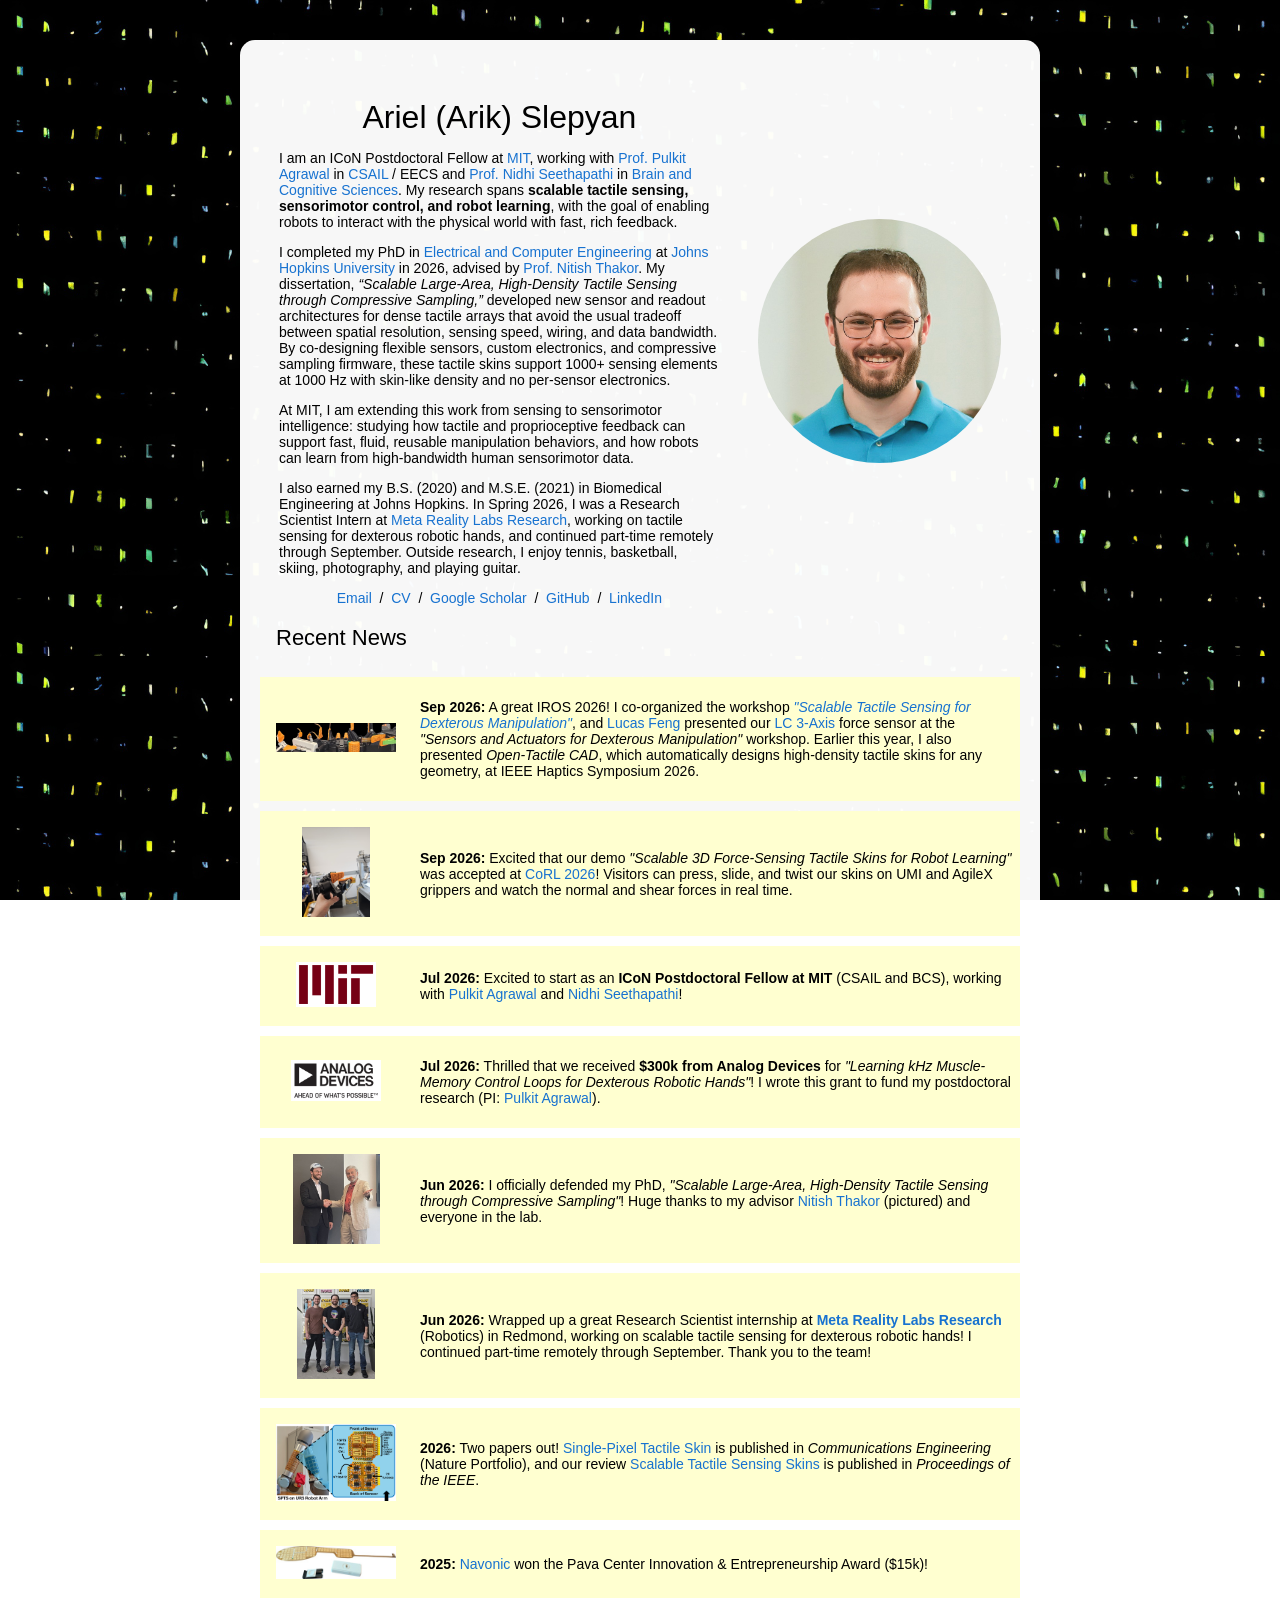
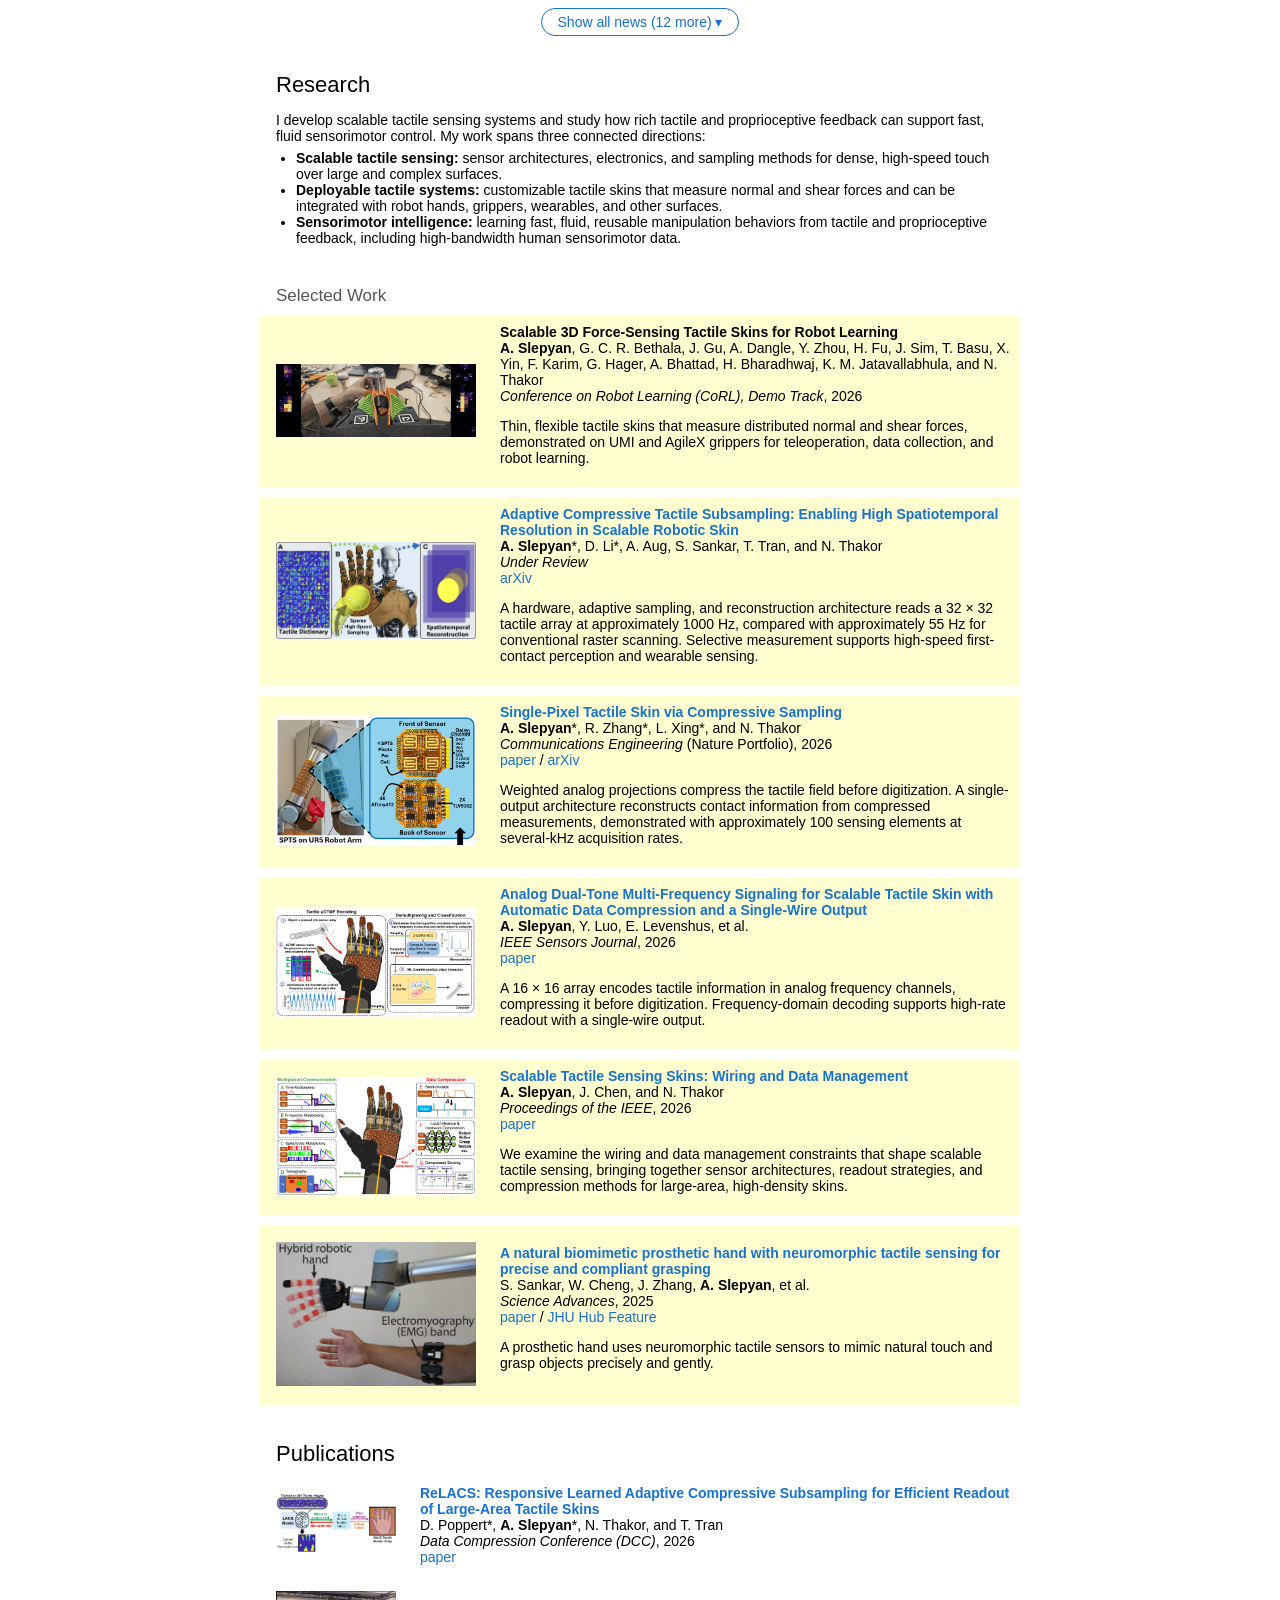
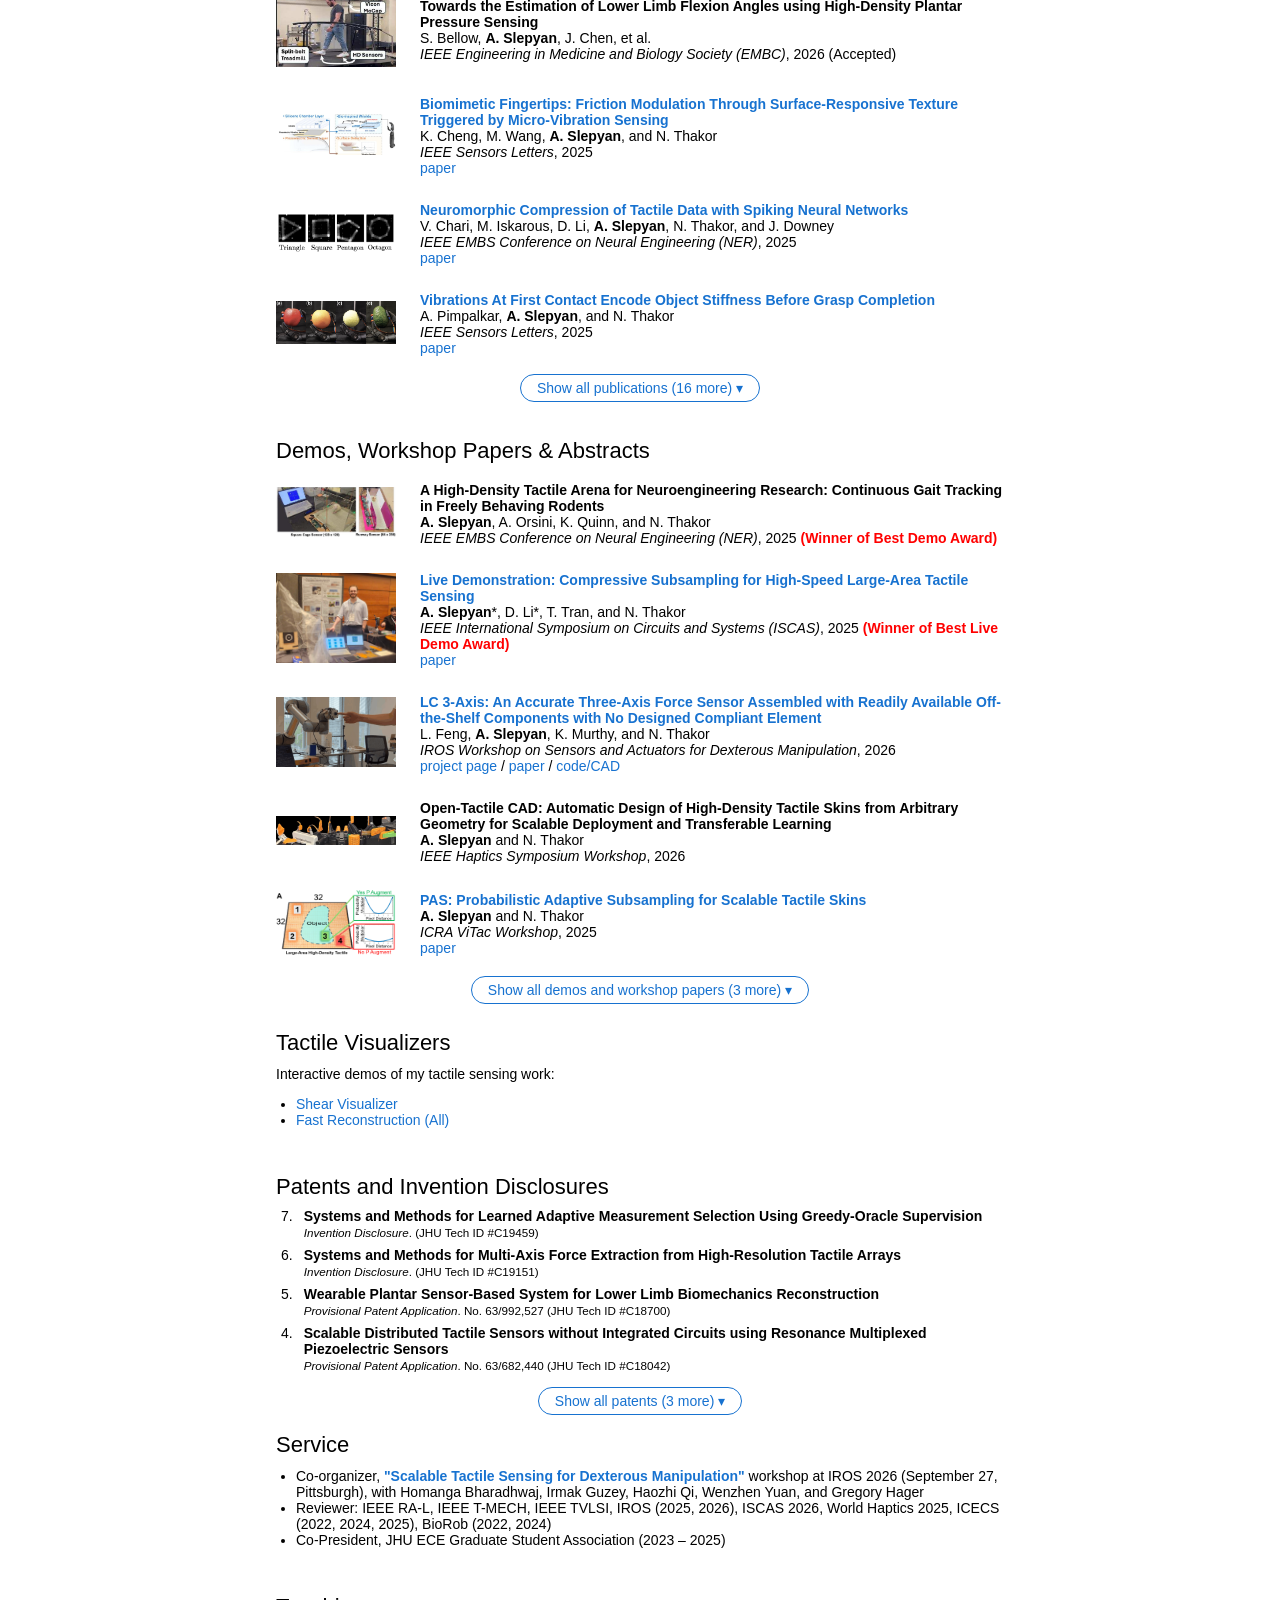
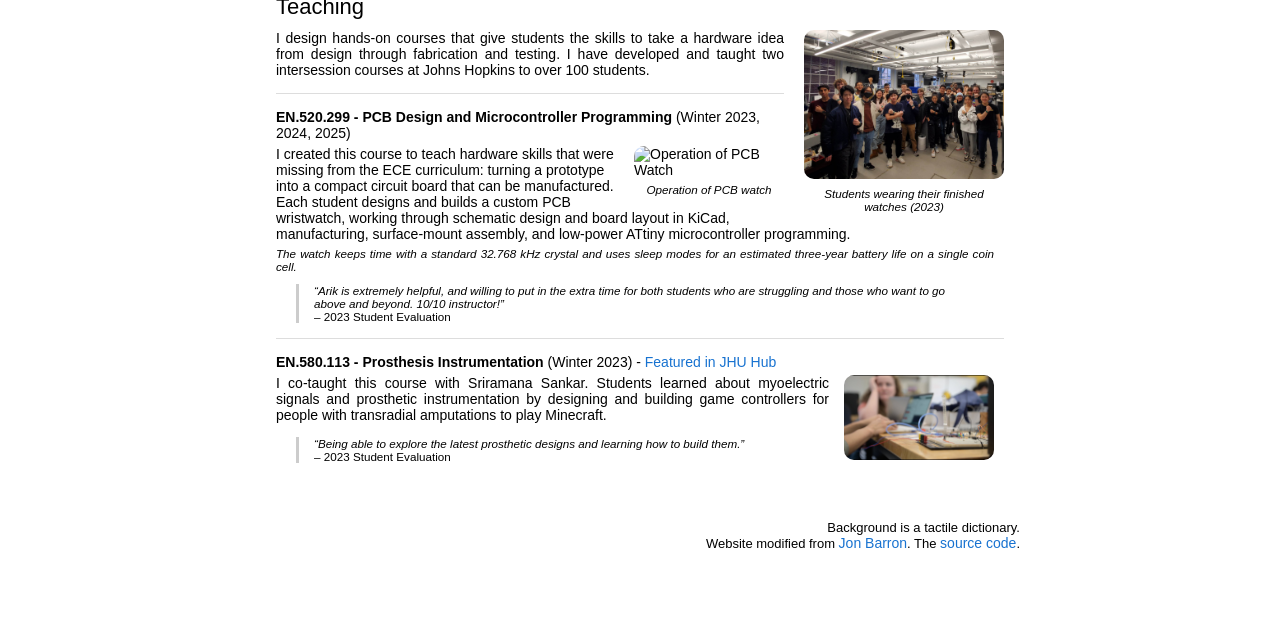
==== commit 061a0412: "Add CoRL demo description" ====
--- a/index.html
+++ b/index.html
@@ -161,7 +161,7 @@
               authors: "<strong>A. Slepyan</strong>, G. C. R. Bethala, J. Gu, A. Dangle, Y. Zhou, H. Fu, J. Sim, T. Basu, X. Yin, F. Karim, G. Hager, A. Bhattad, H. Bharadhwaj, K. M. Jatavallabhula, and N. Thakor",
               venue: "<em>Conference on Robot Learning (CoRL), Demo Track</em>, 2026",
               links: [],
-              description: "",
+              description: "Thin, flexible tactile skins that measure distributed normal and shear forces, demonstrated on UMI and AgileX grippers for teleoperation, data collection, and robot learning.",
               highlighted: true
             },
             {
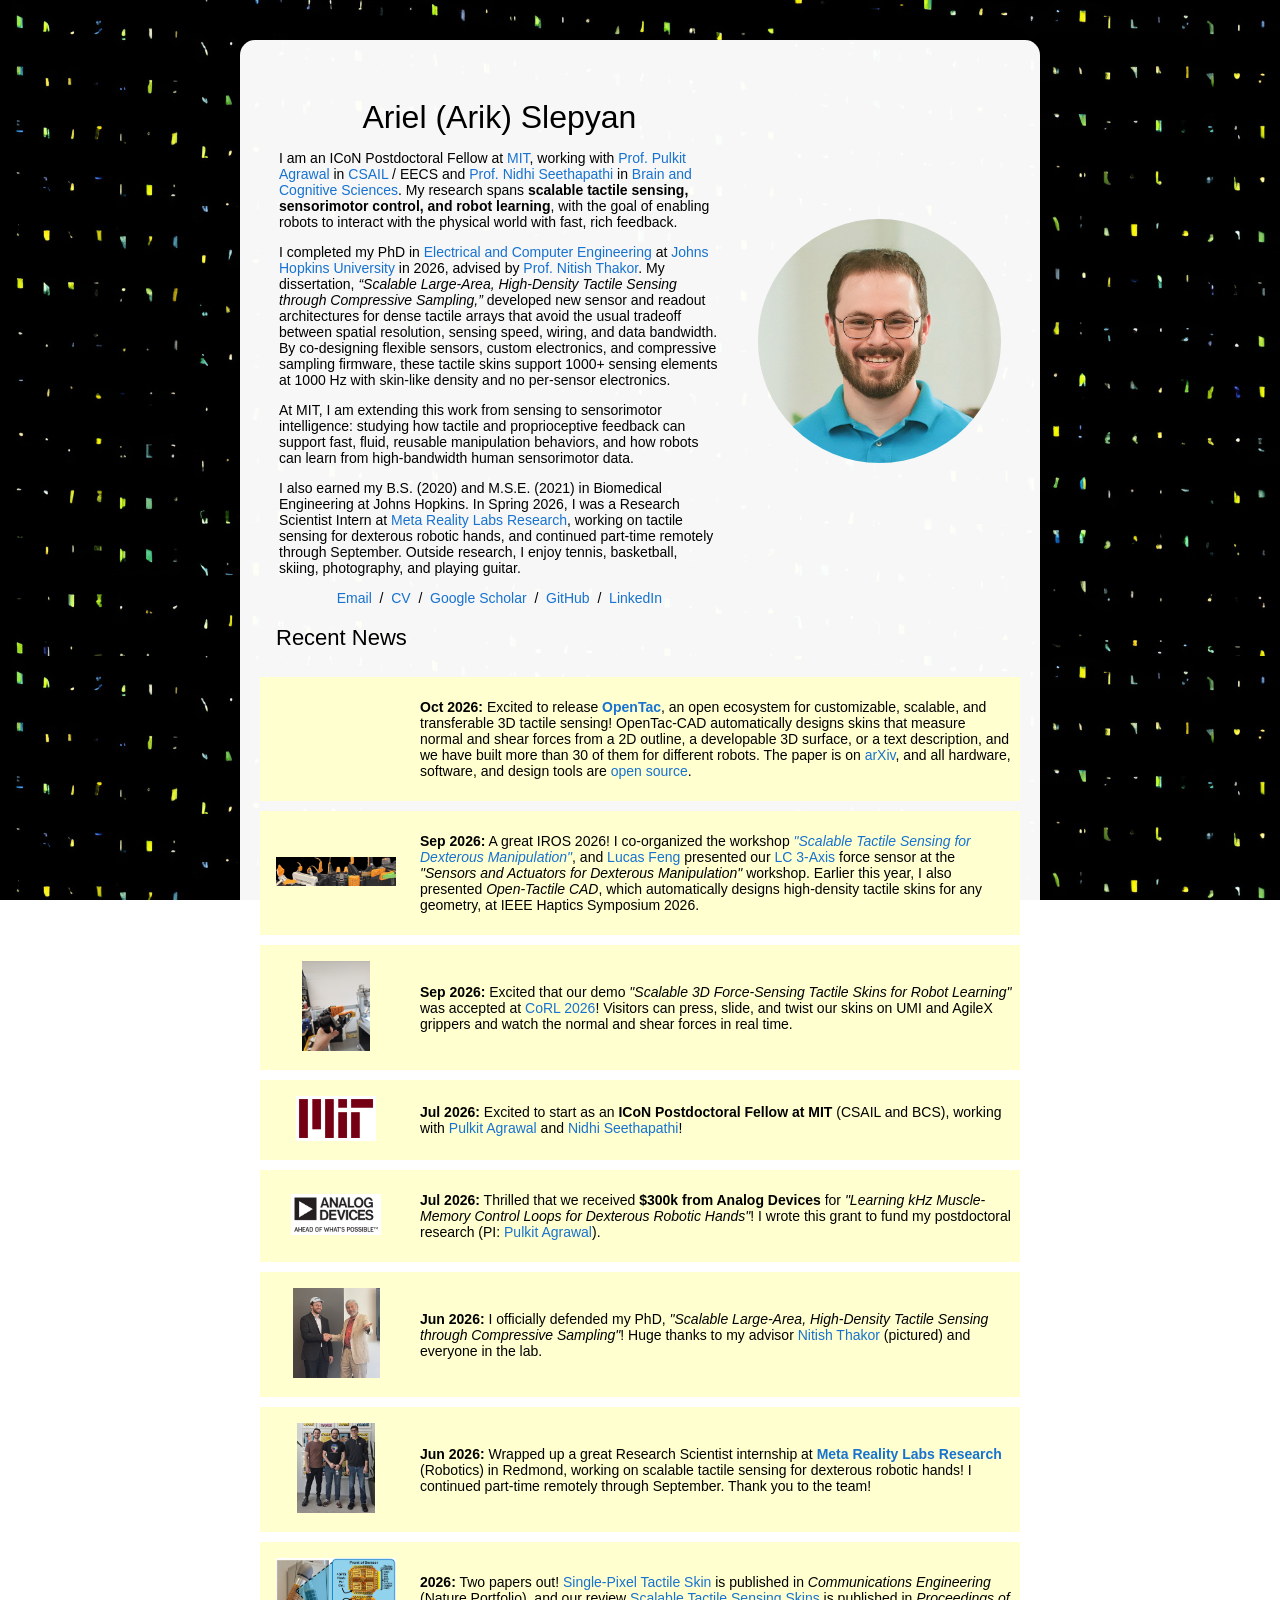
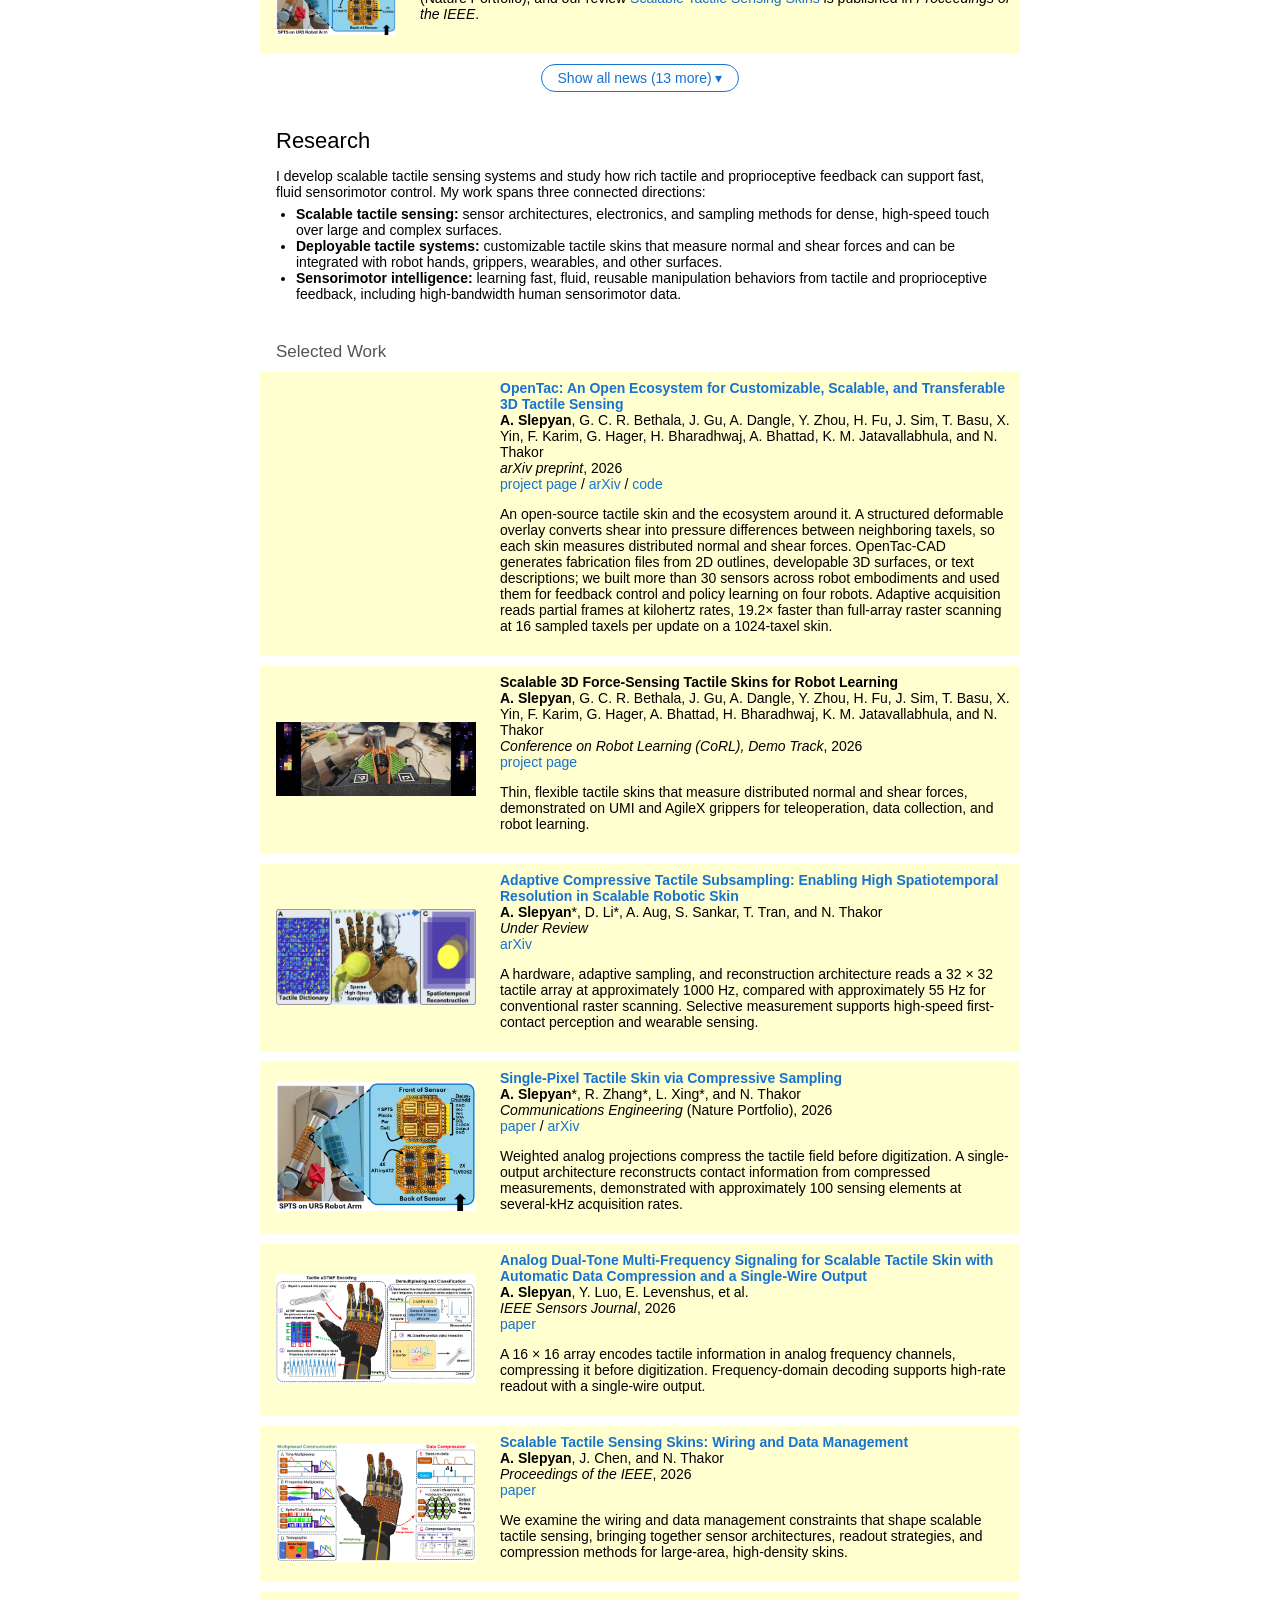
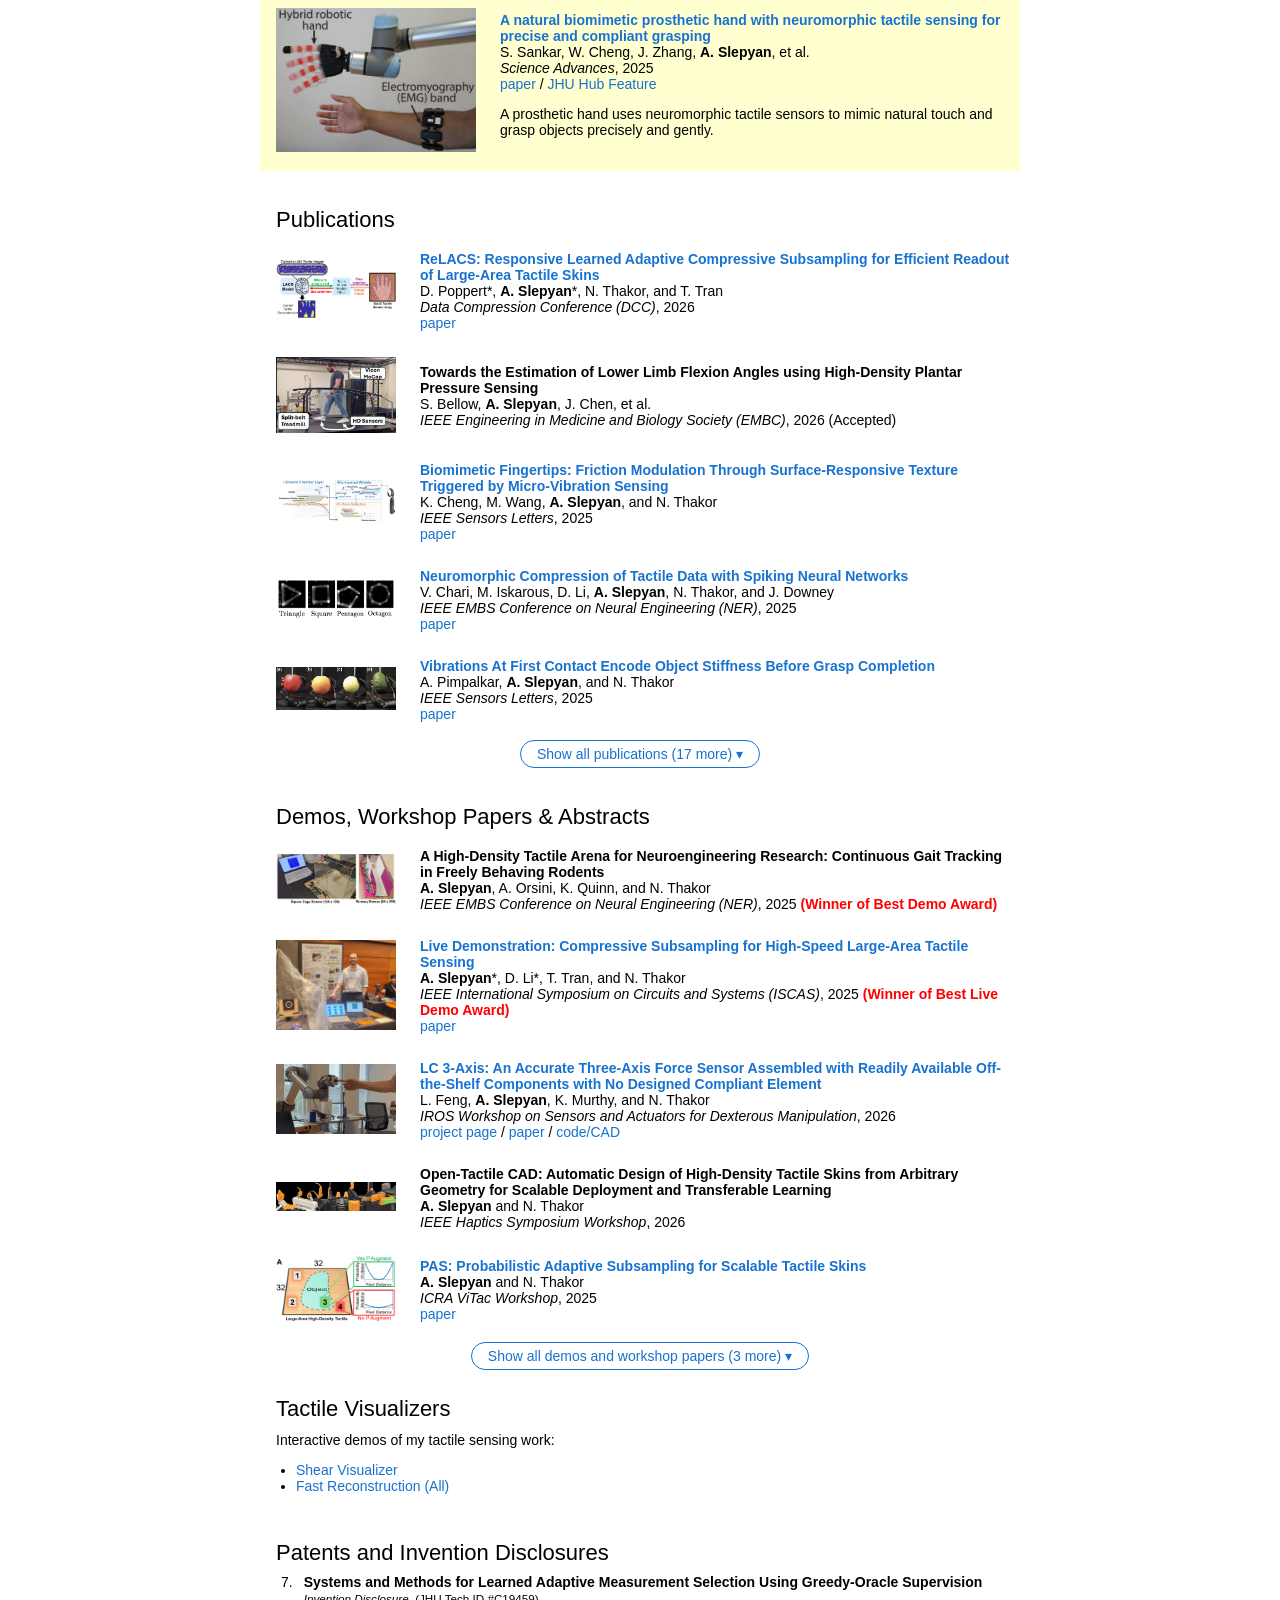
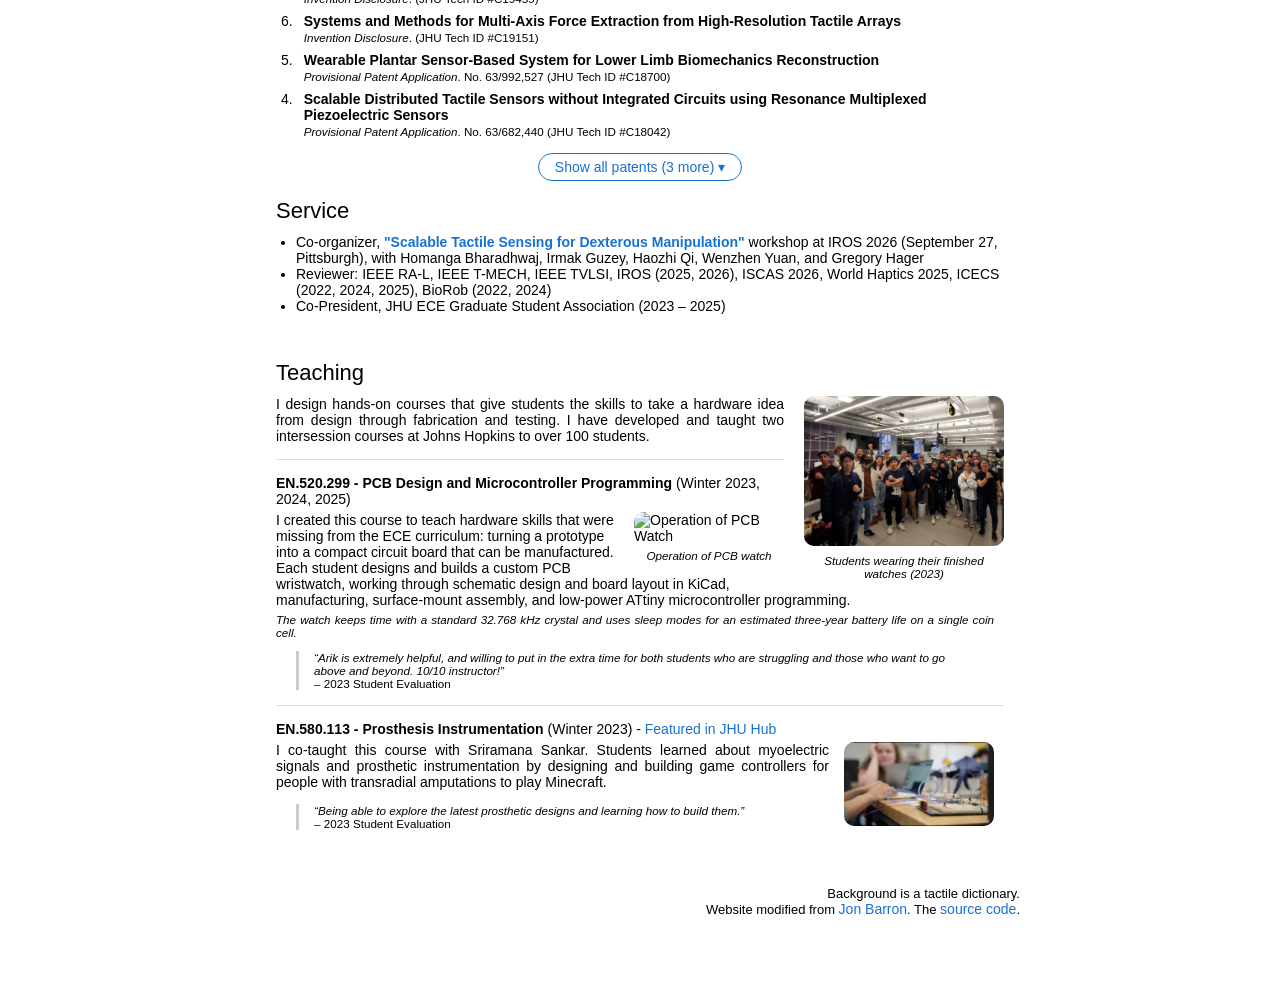
==== commit bb195b2d: "Add OpenTac: news, arXiv paper with concept video, and October CV" ====
--- a/index.html
+++ b/index.html
@@ -43,7 +43,9 @@
         newsMIT: 'images/logo_mit.png',
         newsPhD: 'images/phd_defense_2026.jpg',
         newsOpenTactileCAD: 'images/open_tactile_cad.jpg',
-
+        newsOpenTac: 'images/opentac_concept.mp4',
+
+        researchOpenTac: 'images/opentac_concept.mp4',
         researchCoRL: 'images/corl2026_umi.gif',
         researchLC3Axis: 'images/lc3axis_handguiding.gif',
         researchFingertips: 'images/biomimetic_fingertip.jpg',
@@ -101,6 +103,7 @@
           title: "Recent News",
           visibleCount: 8,
           items: [
+            { imageKey: "newsOpenTac", text: '<strong>Oct 2026:</strong> Excited to release <a href="https://opentac.github.io/"><strong>OpenTac</strong></a>, an open ecosystem for customizable, scalable, and transferable 3D tactile sensing! OpenTac-CAD automatically designs skins that measure normal and shear forces from a 2D outline, a developable 3D surface, or a text description, and we have built more than 30 of them for different robots. The paper is on <a href="https://arxiv.org/abs/2610.31661">arXiv</a>, and all hardware, software, and design tools are <a href="https://github.com/opentac/opentac">open source</a>.', highlighted: true },
             { imageKey: "newsOpenTactileCAD", text: '<strong>Sep 2026:</strong> A great IROS 2026! I co-organized the workshop <a href="https://tactile-dexterity-iros.github.io/"><em>"Scalable Tactile Sensing for Dexterous Manipulation"</em></a>, and <a href="https://www.linkedin.com/in/lucas-feng/">Lucas Feng</a> presented our <a href="https://lucasfeng7.github.io/lc-3-axis/">LC 3-Axis</a> force sensor at the <em>"Sensors and Actuators for Dexterous Manipulation"</em> workshop. Earlier this year, I also presented <em>Open-Tactile CAD</em>, which automatically designs high-density tactile skins for any geometry, at IEEE Haptics Symposium 2026.', highlighted: true },
             { imageKey: "newsCoRL", text: '<strong>Sep 2026:</strong> Excited that our demo <em>"Scalable 3D Force-Sensing Tactile Skins for Robot Learning"</em> was accepted at <a href="https://www.corl.org/">CoRL 2026</a>! Visitors can press, slide, and twist our skins on UMI and AgileX grippers and watch the normal and shear forces in real time.', highlighted: true },
             { imageKey: "newsMIT", isLogo: true, text: '<strong>Jul 2026:</strong> Excited to start as an <strong>ICoN Postdoctoral Fellow at MIT</strong> (CSAIL and BCS), working with <a href="https://people.csail.mit.edu/pulkitag/">Pulkit Agrawal</a> and <a href="https://www.seethapathilab.org/">Nidhi Seethapathi</a>!', highlighted: true },
@@ -131,6 +134,17 @@
           intro: "<p style='margin-bottom: 6px;'>I develop scalable tactile sensing systems and study how rich tactile and proprioceptive feedback can support fast, fluid sensorimotor control. My work spans three connected directions:</p><ul style='margin-top: 0; padding-left: 20px;'><li><strong>Scalable tactile sensing:</strong> sensor architectures, electronics, and sampling methods for dense, high-speed touch over large and complex surfaces.</li><li><strong>Deployable tactile systems:</strong> customizable tactile skins that measure normal and shear forces and can be integrated with robot hands, grippers, wearables, and other surfaces.</li><li><strong>Sensorimotor intelligence:</strong> learning fast, fluid, reusable manipulation behaviors from tactile and proprioceptive feedback, including high-bandwidth human sensorimotor data.</li></ul>",
           items: [
             {
+              imageKey: "researchOpenTac",
+              selected: true,
+              title: "OpenTac: An Open Ecosystem for Customizable, Scalable, and Transferable 3D Tactile Sensing",
+              url: "https://arxiv.org/abs/2610.31661",
+              authors: "<strong>A. Slepyan</strong>, G. C. R. Bethala, J. Gu, A. Dangle, Y. Zhou, H. Fu, J. Sim, T. Basu, X. Yin, F. Karim, G. Hager, H. Bharadhwaj, A. Bhattad, K. M. Jatavallabhula, and N. Thakor",
+              venue: "<em>arXiv preprint</em>, 2026",
+              links: [{ text: "project page", url: "https://opentac.github.io/" }, { text: "arXiv", url: "https://arxiv.org/abs/2610.31661" }, { text: "code", url: "https://github.com/opentac/opentac" }],
+              description: "An open-source tactile skin and the ecosystem around it. A structured deformable overlay converts shear into pressure differences between neighboring taxels, so each skin measures distributed normal and shear forces. OpenTac-CAD generates fabrication files from 2D outlines, developable 3D surfaces, or text descriptions; we built more than 30 sensors across robot embodiments and used them for feedback control and policy learning on four robots. Adaptive acquisition reads partial frames at kilohertz rates, 19.2&times; faster than full-array raster scanning at 16 sampled taxels per update on a 1024-taxel skin.",
+              highlighted: true
+            },
+            {
               imageKey: "researchRodentArena",
               type: "workshop",
               title: "A High-Density Tactile Arena for Neuroengineering Research: Continuous Gait Tracking in Freely Behaving Rodents",
@@ -160,7 +174,7 @@
               url: null,
               authors: "<strong>A. Slepyan</strong>, G. C. R. Bethala, J. Gu, A. Dangle, Y. Zhou, H. Fu, J. Sim, T. Basu, X. Yin, F. Karim, G. Hager, A. Bhattad, H. Bharadhwaj, K. M. Jatavallabhula, and N. Thakor",
               venue: "<em>Conference on Robot Learning (CoRL), Demo Track</em>, 2026",
-              links: [],
+              links: [{ text: "project page", url: "https://opentac.github.io/" }],
               description: "Thin, flexible tactile skins that measure distributed normal and shear forces, demonstrated on UMI and AgileX grippers for teleoperation, data collection, and robot learning.",
               highlighted: true
             },
@@ -562,6 +576,11 @@
         document.getElementById('bio').innerHTML = siteContent.bio.map(p => `<p>${p}</p>`).join('');
         document.getElementById('social-links').innerHTML = siteContent.socialLinks.map(link => `<a href="${link.url}">${link.text}</a>`).join('  /  ');
 
+        // Image, or a muted looping video for .mp4 paths
+        const mediaHTML = (key, alt, attrs) => imagePaths[key].endsWith('.mp4')
+            ? `<video autoplay muted loop playsinline aria-label="${alt}" ${attrs} data-img-key="${key}"></video>`
+            : `<img alt="${alt}" ${attrs} data-img-key="${key}">`;
+
         // Build News
         document.getElementById('news-title').innerHTML = siteContent.news.title;
         const newsList = document.getElementById('news-list');
@@ -570,9 +589,8 @@
             newsList.innerHTML += `
                 <tr ${item.highlighted ? 'bgcolor="#ffffd0"' : ''} ${hidden ? 'class="news-extra" style="display:none;"' : ''}>
                     <td style="padding:16px; width:20%; text-align:center; vertical-align:middle;">
-                        ${imagePaths[item.imageKey] ? `<img alt="${item.text.substring(0, 30)}"
-                            style="max-height: ${item.isLogo ? '45px' : '90px'}; max-width: ${item.isLogo ? '75%' : '100%'}; width: auto; height: auto;"
-                            data-img-key="${item.imageKey}">` : ''}
+                        ${imagePaths[item.imageKey] ? mediaHTML(item.imageKey, item.text.substring(0, 30),
+                            `style="max-height: ${item.isLogo ? '45px' : '90px'}; max-width: ${item.isLogo ? '75%' : '100%'}; width: auto; height: auto;"`) : ''}
                     </td>
                     <td style="padding:8px; width:80%; vertical-align:middle;">
                         <p>${item.text}</p>
@@ -588,7 +606,7 @@
             ? `<a href="${item.url}"><span class="papertitle">${item.title}</span></a>`
             : `<span class="papertitle">${item.title}</span>`;
         const paperImageHTML = (item, width) => imagePaths[item.imageKey]
-            ? `<img alt="${item.title}" width="${width}" data-img-key="${item.imageKey}">` : '';
+            ? mediaHTML(item.imageKey, item.title, `width="${width}"`) : '';
         const sectionHeaderRow = (title, intro) => `
             <tr><td colspan="2" style="padding: 16px 16px 0 16px;">
                 <h2 style="margin-bottom: 0;">${title}</h2>
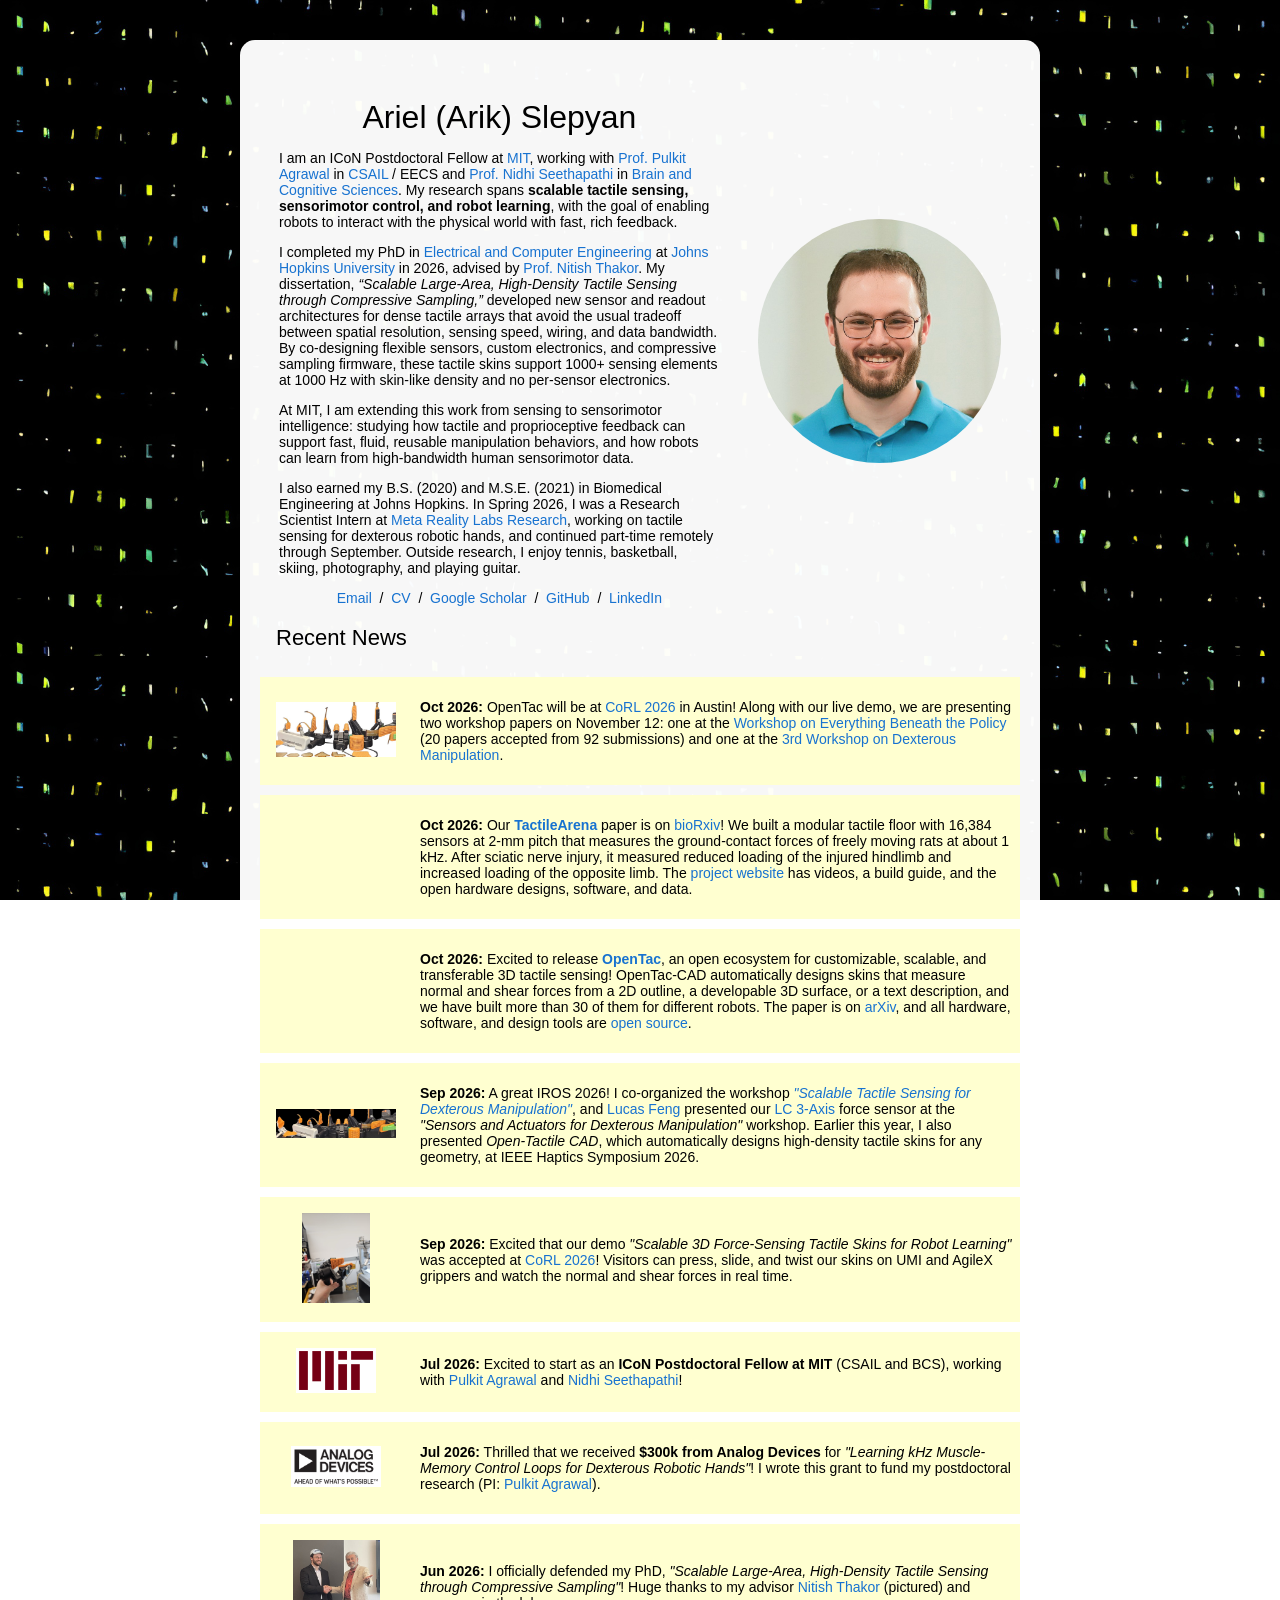
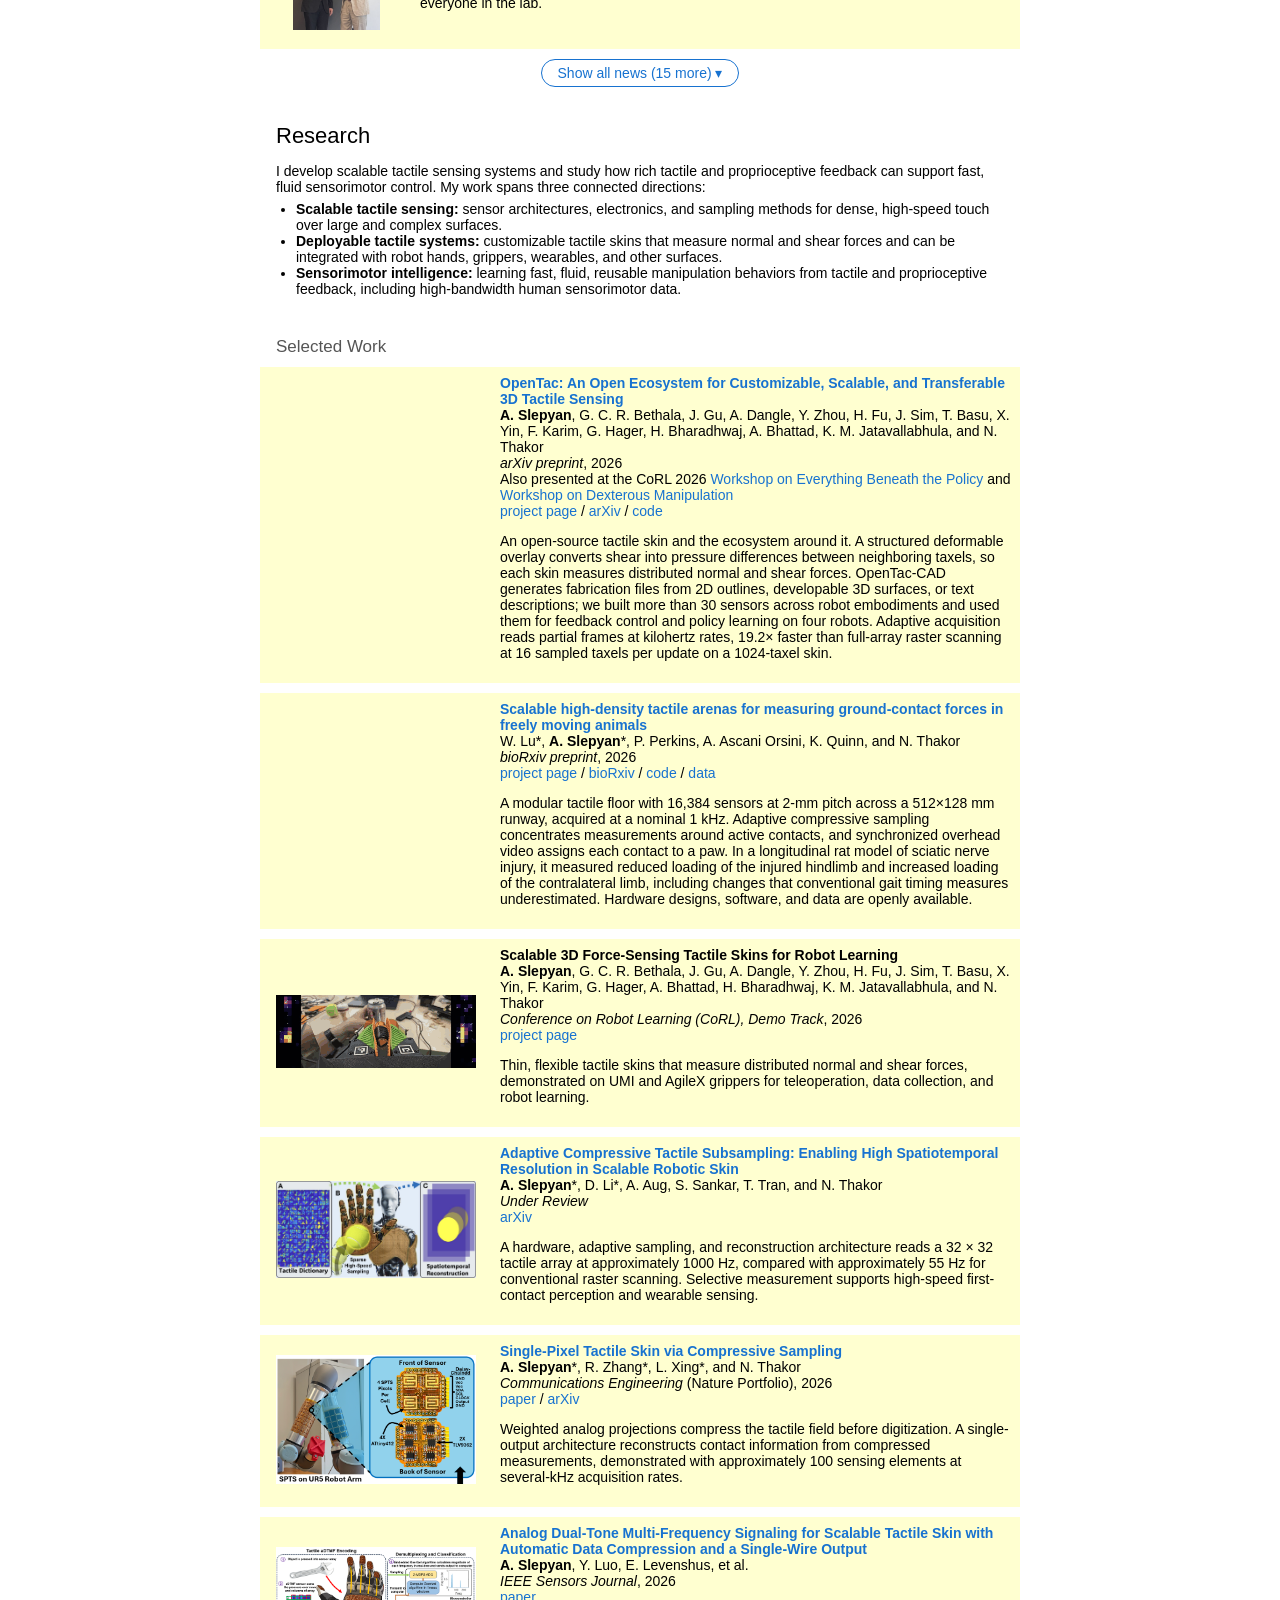
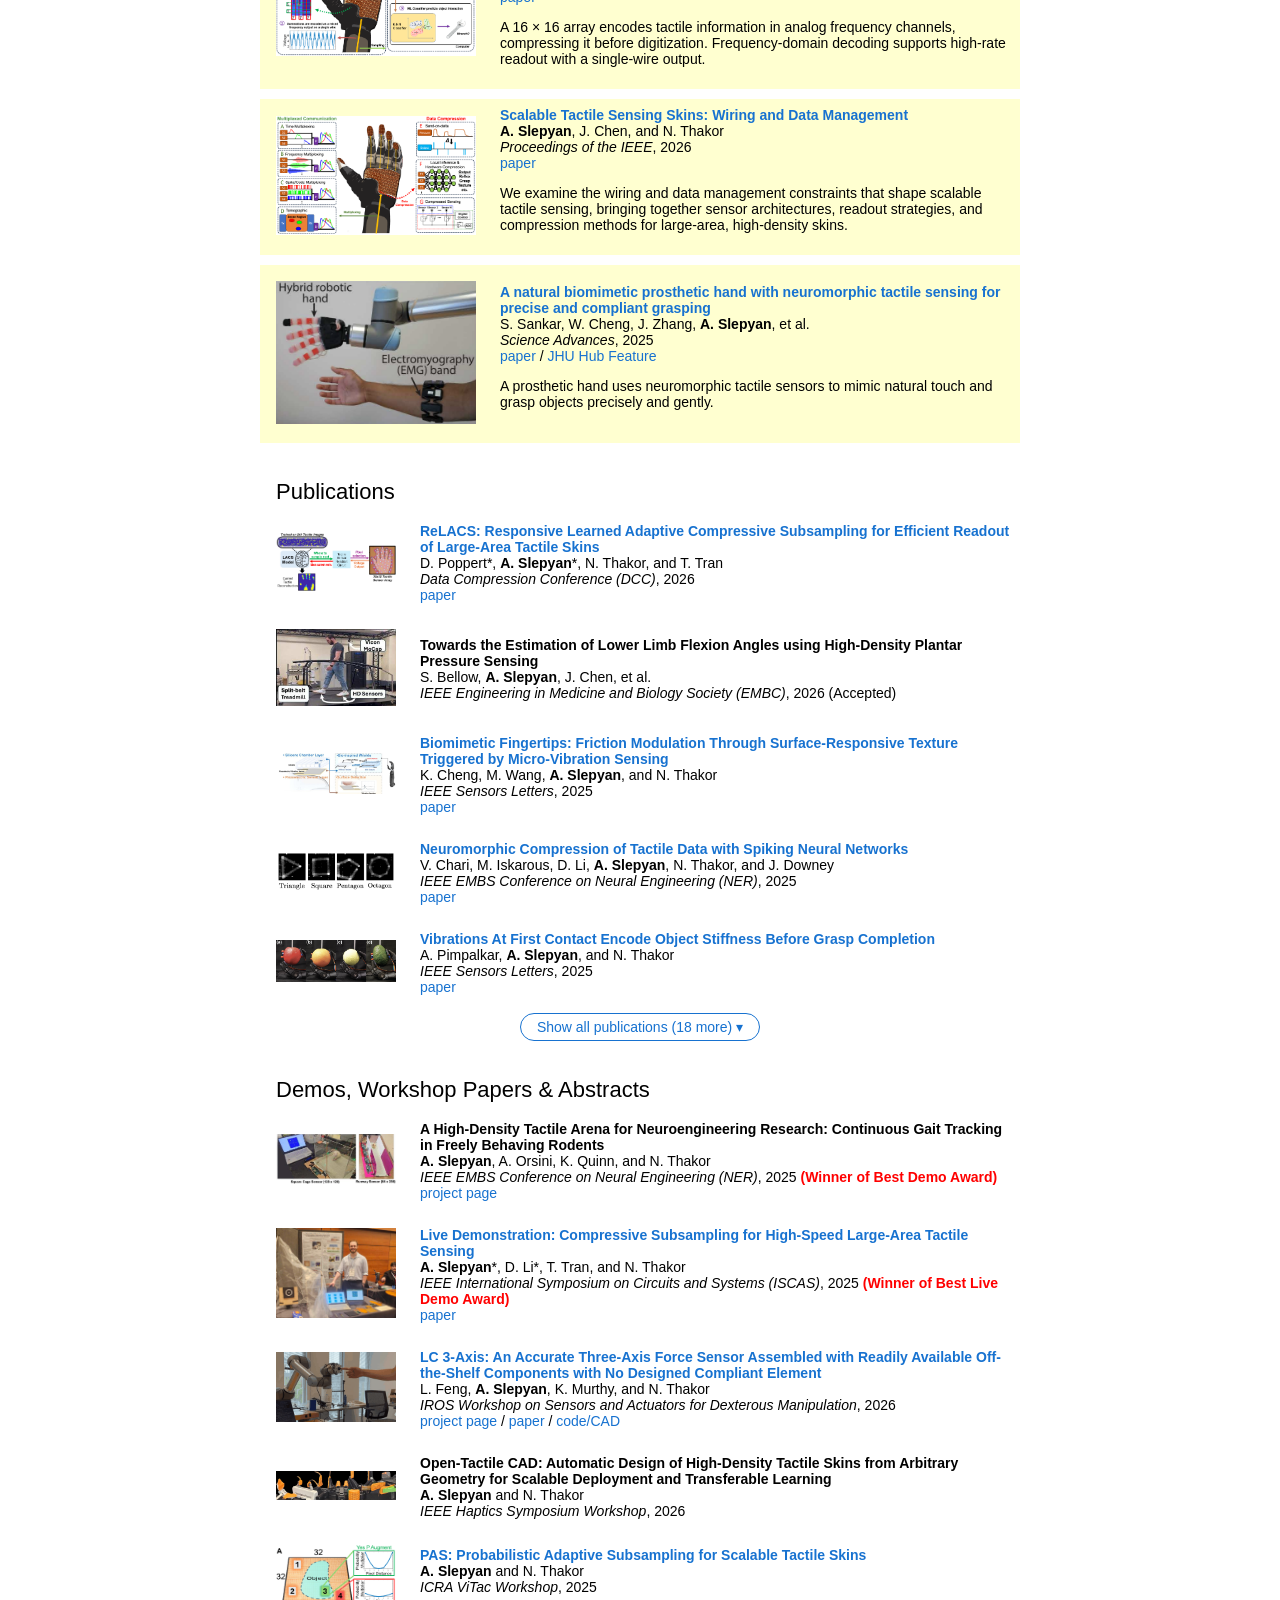
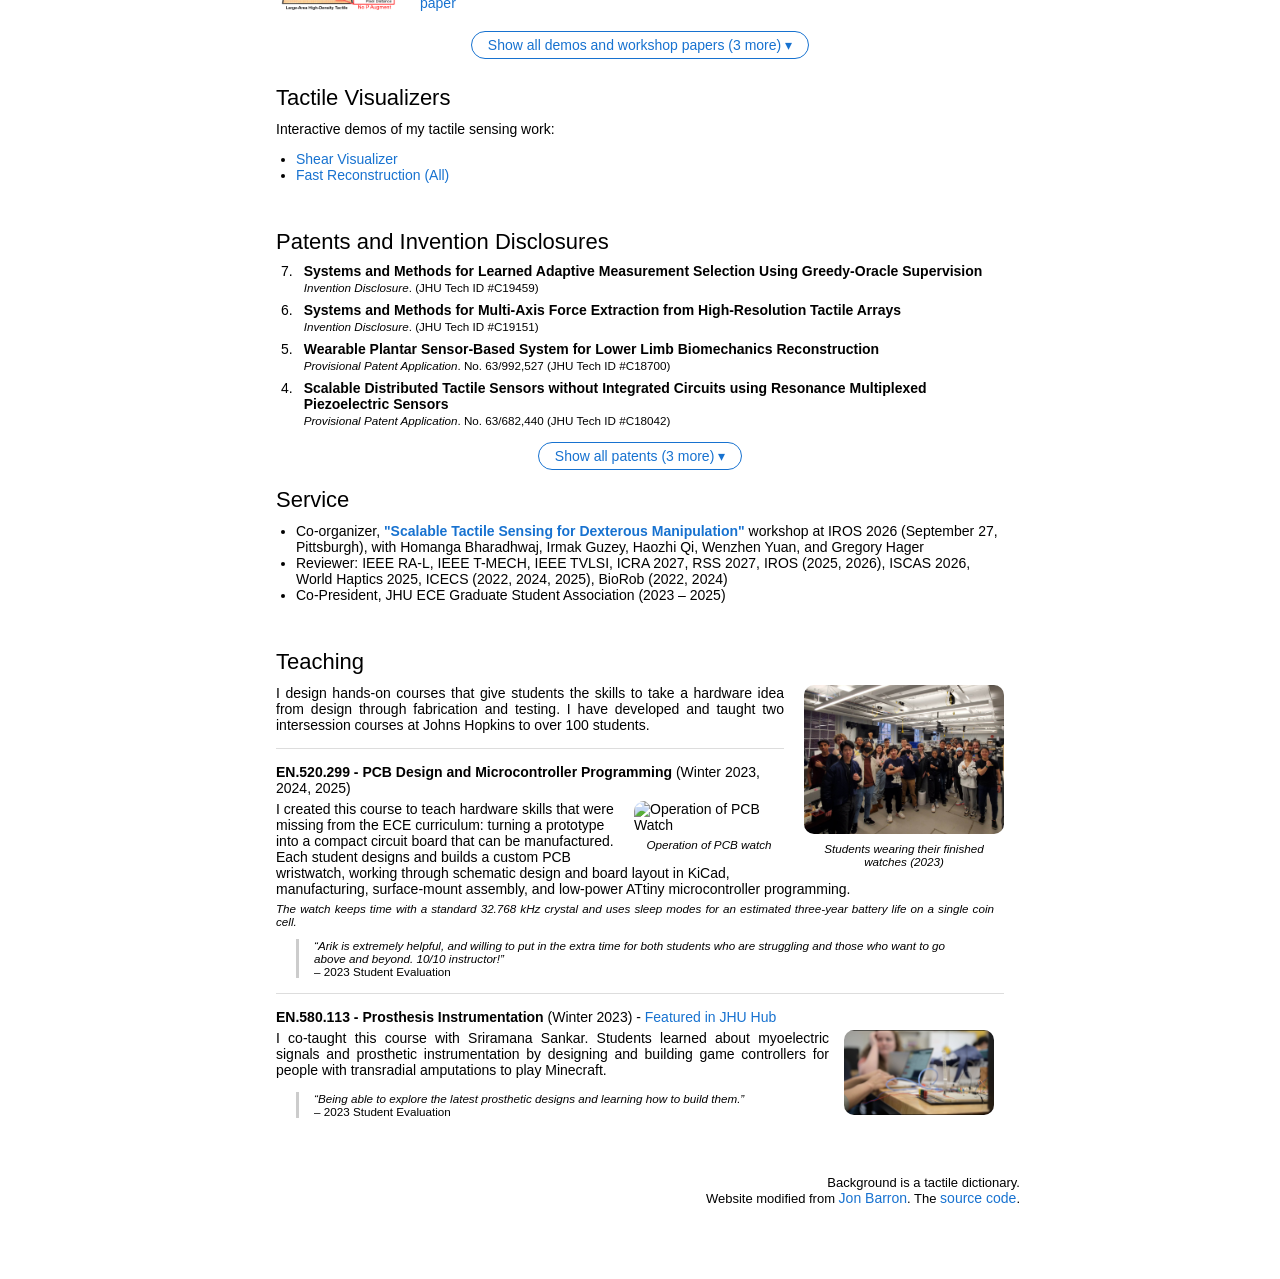
==== commit 69acc557: "Add TactileArena preprint, OpenTac at CoRL, and updated CV" ====
--- a/index.html
+++ b/index.html
@@ -44,8 +44,11 @@
         newsPhD: 'images/phd_defense_2026.jpg',
         newsOpenTactileCAD: 'images/open_tactile_cad.jpg',
         newsOpenTac: 'images/opentac_concept.mp4',
+        newsCoRLWorkshops: 'images/opentac_skins.jpg',
+        newsTactileArena: 'images/tactile_arena.mp4',
 
         researchOpenTac: 'images/opentac_concept.mp4',
+        researchTactileArena: 'images/tactile_arena.mp4',
         researchCoRL: 'images/corl2026_umi.gif',
         researchLC3Axis: 'images/lc3axis_handguiding.gif',
         researchFingertips: 'images/biomimetic_fingertip.jpg',
@@ -103,6 +106,8 @@
           title: "Recent News",
           visibleCount: 8,
           items: [
+            { imageKey: "newsCoRLWorkshops", text: '<strong>Oct 2026:</strong> OpenTac will be at <a href="https://2026.corl.org/">CoRL 2026</a> in Austin! Along with our live demo, we are presenting two workshop papers on November 12: one at the <a href="https://beneath-the-policy.github.io/">Workshop on Everything Beneath the Policy</a> (20 papers accepted from 92 submissions) and one at the <a href="https://dex-manipulation.github.io/corl2026/">3rd Workshop on Dexterous Manipulation</a>.', highlighted: true },
+            { imageKey: "newsTactileArena", text: '<strong>Oct 2026:</strong> Our <a href="https://tactilearena.github.io/"><strong>TactileArena</strong></a> paper is on <a href="https://www.biorxiv.org/content/10.64898/2026.10.22.760735v1">bioRxiv</a>! We built a modular tactile floor with 16,384 sensors at 2-mm pitch that measures the ground-contact forces of freely moving rats at about 1 kHz. After sciatic nerve injury, it measured reduced loading of the injured hindlimb and increased loading of the opposite limb. The <a href="https://tactilearena.github.io/">project website</a> has videos, a build guide, and the open hardware designs, software, and data.', highlighted: true },
             { imageKey: "newsOpenTac", text: '<strong>Oct 2026:</strong> Excited to release <a href="https://opentac.github.io/"><strong>OpenTac</strong></a>, an open ecosystem for customizable, scalable, and transferable 3D tactile sensing! OpenTac-CAD automatically designs skins that measure normal and shear forces from a 2D outline, a developable 3D surface, or a text description, and we have built more than 30 of them for different robots. The paper is on <a href="https://arxiv.org/abs/2610.31661">arXiv</a>, and all hardware, software, and design tools are <a href="https://github.com/opentac/opentac">open source</a>.', highlighted: true },
             { imageKey: "newsOpenTactileCAD", text: '<strong>Sep 2026:</strong> A great IROS 2026! I co-organized the workshop <a href="https://tactile-dexterity-iros.github.io/"><em>"Scalable Tactile Sensing for Dexterous Manipulation"</em></a>, and <a href="https://www.linkedin.com/in/lucas-feng/">Lucas Feng</a> presented our <a href="https://lucasfeng7.github.io/lc-3-axis/">LC 3-Axis</a> force sensor at the <em>"Sensors and Actuators for Dexterous Manipulation"</em> workshop. Earlier this year, I also presented <em>Open-Tactile CAD</em>, which automatically designs high-density tactile skins for any geometry, at IEEE Haptics Symposium 2026.', highlighted: true },
             { imageKey: "newsCoRL", text: '<strong>Sep 2026:</strong> Excited that our demo <em>"Scalable 3D Force-Sensing Tactile Skins for Robot Learning"</em> was accepted at <a href="https://www.corl.org/">CoRL 2026</a>! Visitors can press, slide, and twist our skins on UMI and AgileX grippers and watch the normal and shear forces in real time.', highlighted: true },
@@ -139,9 +144,20 @@
               title: "OpenTac: An Open Ecosystem for Customizable, Scalable, and Transferable 3D Tactile Sensing",
               url: "https://arxiv.org/abs/2610.31661",
               authors: "<strong>A. Slepyan</strong>, G. C. R. Bethala, J. Gu, A. Dangle, Y. Zhou, H. Fu, J. Sim, T. Basu, X. Yin, F. Karim, G. Hager, H. Bharadhwaj, A. Bhattad, K. M. Jatavallabhula, and N. Thakor",
-              venue: "<em>arXiv preprint</em>, 2026",
+              venue: "<em>arXiv preprint</em>, 2026<br>Also presented at the CoRL 2026 <a href=\"https://beneath-the-policy.github.io/\">Workshop on Everything Beneath the Policy</a> and <a href=\"https://dex-manipulation.github.io/corl2026/\">Workshop on Dexterous Manipulation</a>",
               links: [{ text: "project page", url: "https://opentac.github.io/" }, { text: "arXiv", url: "https://arxiv.org/abs/2610.31661" }, { text: "code", url: "https://github.com/opentac/opentac" }],
               description: "An open-source tactile skin and the ecosystem around it. A structured deformable overlay converts shear into pressure differences between neighboring taxels, so each skin measures distributed normal and shear forces. OpenTac-CAD generates fabrication files from 2D outlines, developable 3D surfaces, or text descriptions; we built more than 30 sensors across robot embodiments and used them for feedback control and policy learning on four robots. Adaptive acquisition reads partial frames at kilohertz rates, 19.2&times; faster than full-array raster scanning at 16 sampled taxels per update on a 1024-taxel skin.",
+              highlighted: true
+            },
+            {
+              imageKey: "researchTactileArena",
+              selected: true,
+              title: "Scalable high-density tactile arenas for measuring ground-contact forces in freely moving animals",
+              url: "https://www.biorxiv.org/content/10.64898/2026.10.22.760735v1",
+              authors: "W. Lu*, <strong>A. Slepyan</strong>*, P. Perkins, A. Ascani Orsini, K. Quinn, and N. Thakor",
+              venue: "<em>bioRxiv preprint</em>, 2026",
+              links: [{ text: "project page", url: "https://tactilearena.github.io/" }, { text: "bioRxiv", url: "https://www.biorxiv.org/content/10.64898/2026.10.22.760735v1" }, { text: "code", url: "https://github.com/tactilearena/tactilearena.github.io" }, { text: "data", url: "https://doi.org/10.5281/zenodo.23286364" }],
+              description: "A modular tactile floor with 16,384 sensors at 2-mm pitch across a 512&times;128 mm runway, acquired at a nominal 1 kHz. Adaptive compressive sampling concentrates measurements around active contacts, and synchronized overhead video assigns each contact to a paw. In a longitudinal rat model of sciatic nerve injury, it measured reduced loading of the injured hindlimb and increased loading of the contralateral limb, including changes that conventional gait timing measures underestimated. Hardware designs, software, and data are openly available.",
               highlighted: true
             },
             {
@@ -151,7 +167,7 @@
               url: null,
               authors: "<strong>A. Slepyan</strong>, A. Orsini, K. Quinn, and N. Thakor",
               venue: "<em>IEEE EMBS Conference on Neural Engineering (NER)</em>, 2025   <font color=\"red\"><strong>(Winner of Best Demo Award)</strong></font>",
-              links: [],
+              links: [{ text: "project page", url: "https://tactilearena.github.io/" }],
               description: "Large-area compressive tactile floors (up to 128&times;128 = 16,000+ sensors) for cages and runways that continuously track the footprints and gait of freely behaving rodents.",
               highlighted: true
             },
@@ -512,7 +528,7 @@
             workshops: [
                 'Co-organizer, <a href="https://tactile-dexterity-iros.github.io/"><strong>"Scalable Tactile Sensing for Dexterous Manipulation"</strong></a> workshop at IROS 2026 (September 27, Pittsburgh), with Homanga Bharadhwaj, Irmak Guzey, Haozhi Qi, Wenzhen Yuan, and Gregory Hager'
             ],
-            reviewing: "IEEE RA-L, IEEE T-MECH, IEEE TVLSI, IROS (2025, 2026), ISCAS 2026, World Haptics 2025, ICECS (2022, 2024, 2025), BioRob (2022, 2024)",
+            reviewing: "IEEE RA-L, IEEE T-MECH, IEEE TVLSI, ICRA 2027, RSS 2027, IROS (2025, 2026), ISCAS 2026, World Haptics 2025, ICECS (2022, 2024, 2025), BioRob (2022, 2024)",
             leadership: "Co-President, JHU ECE Graduate Student Association (2023 – 2025)"
         },
 
